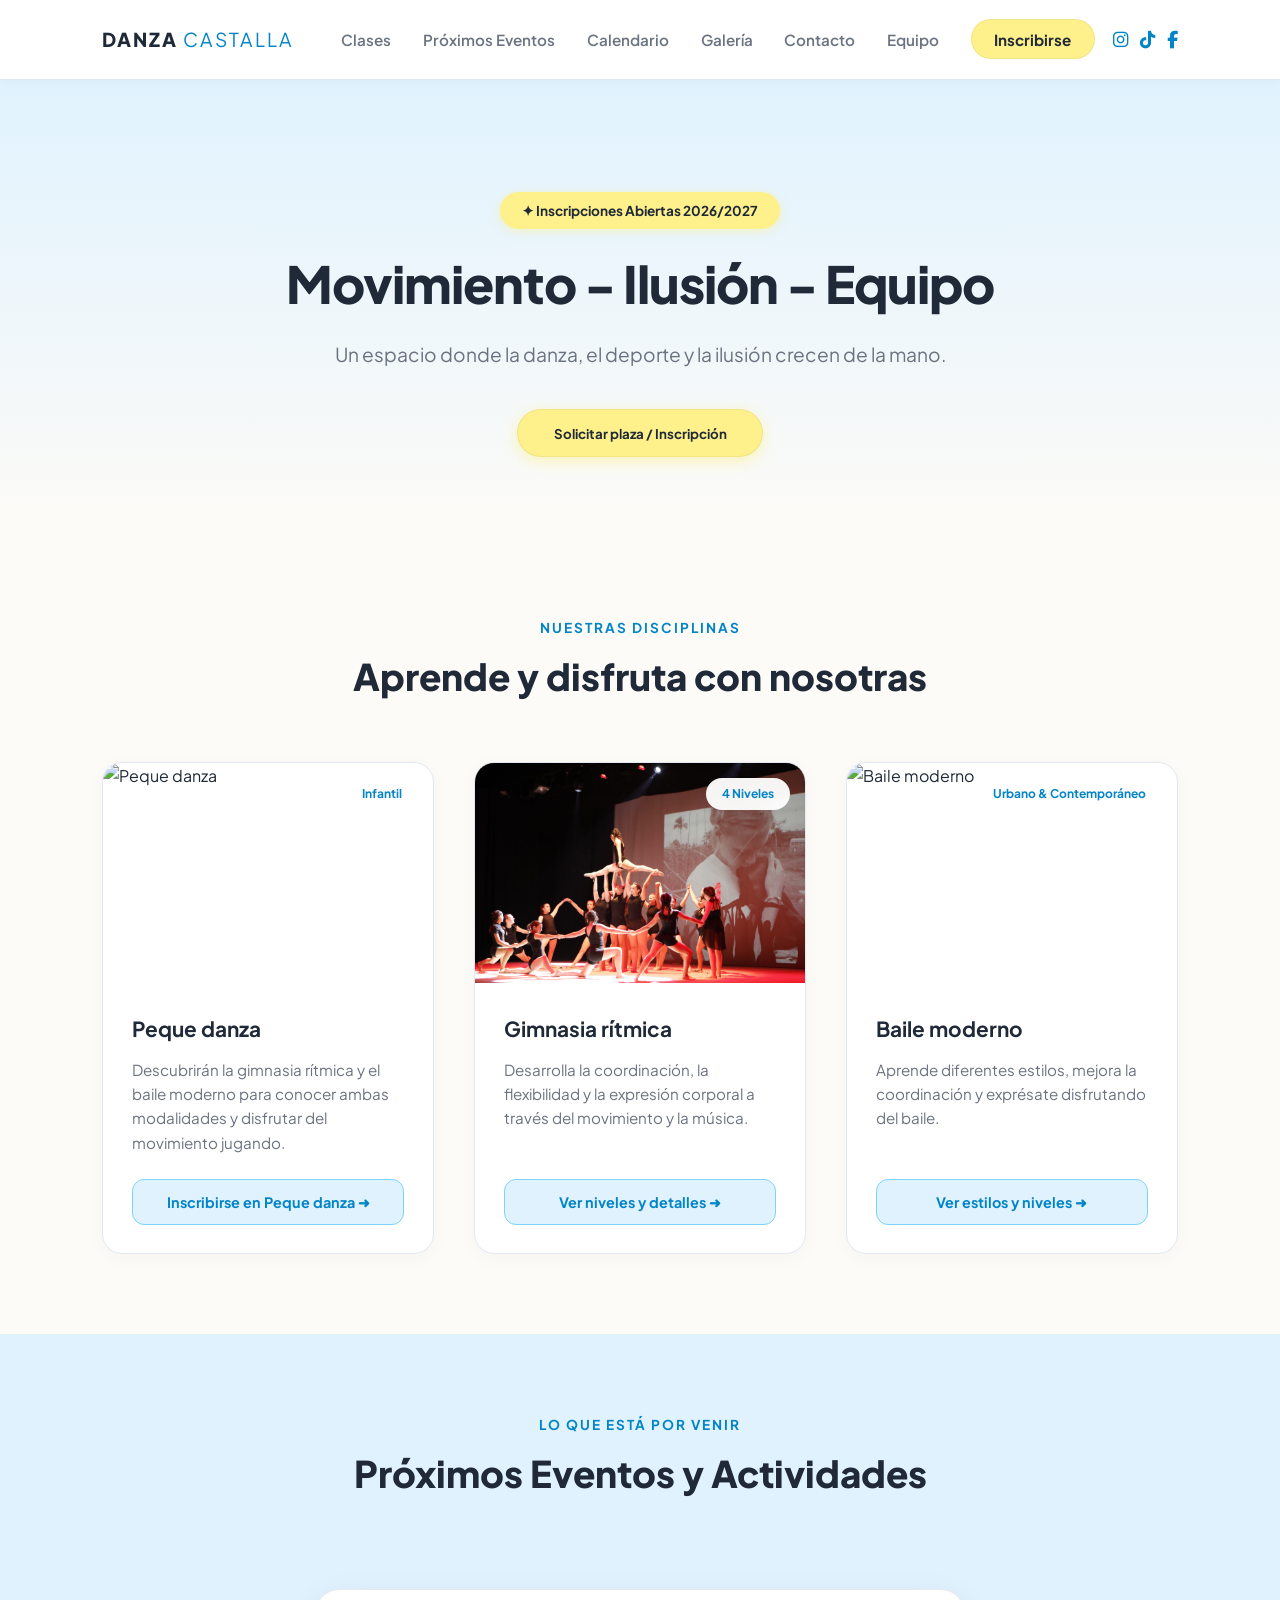
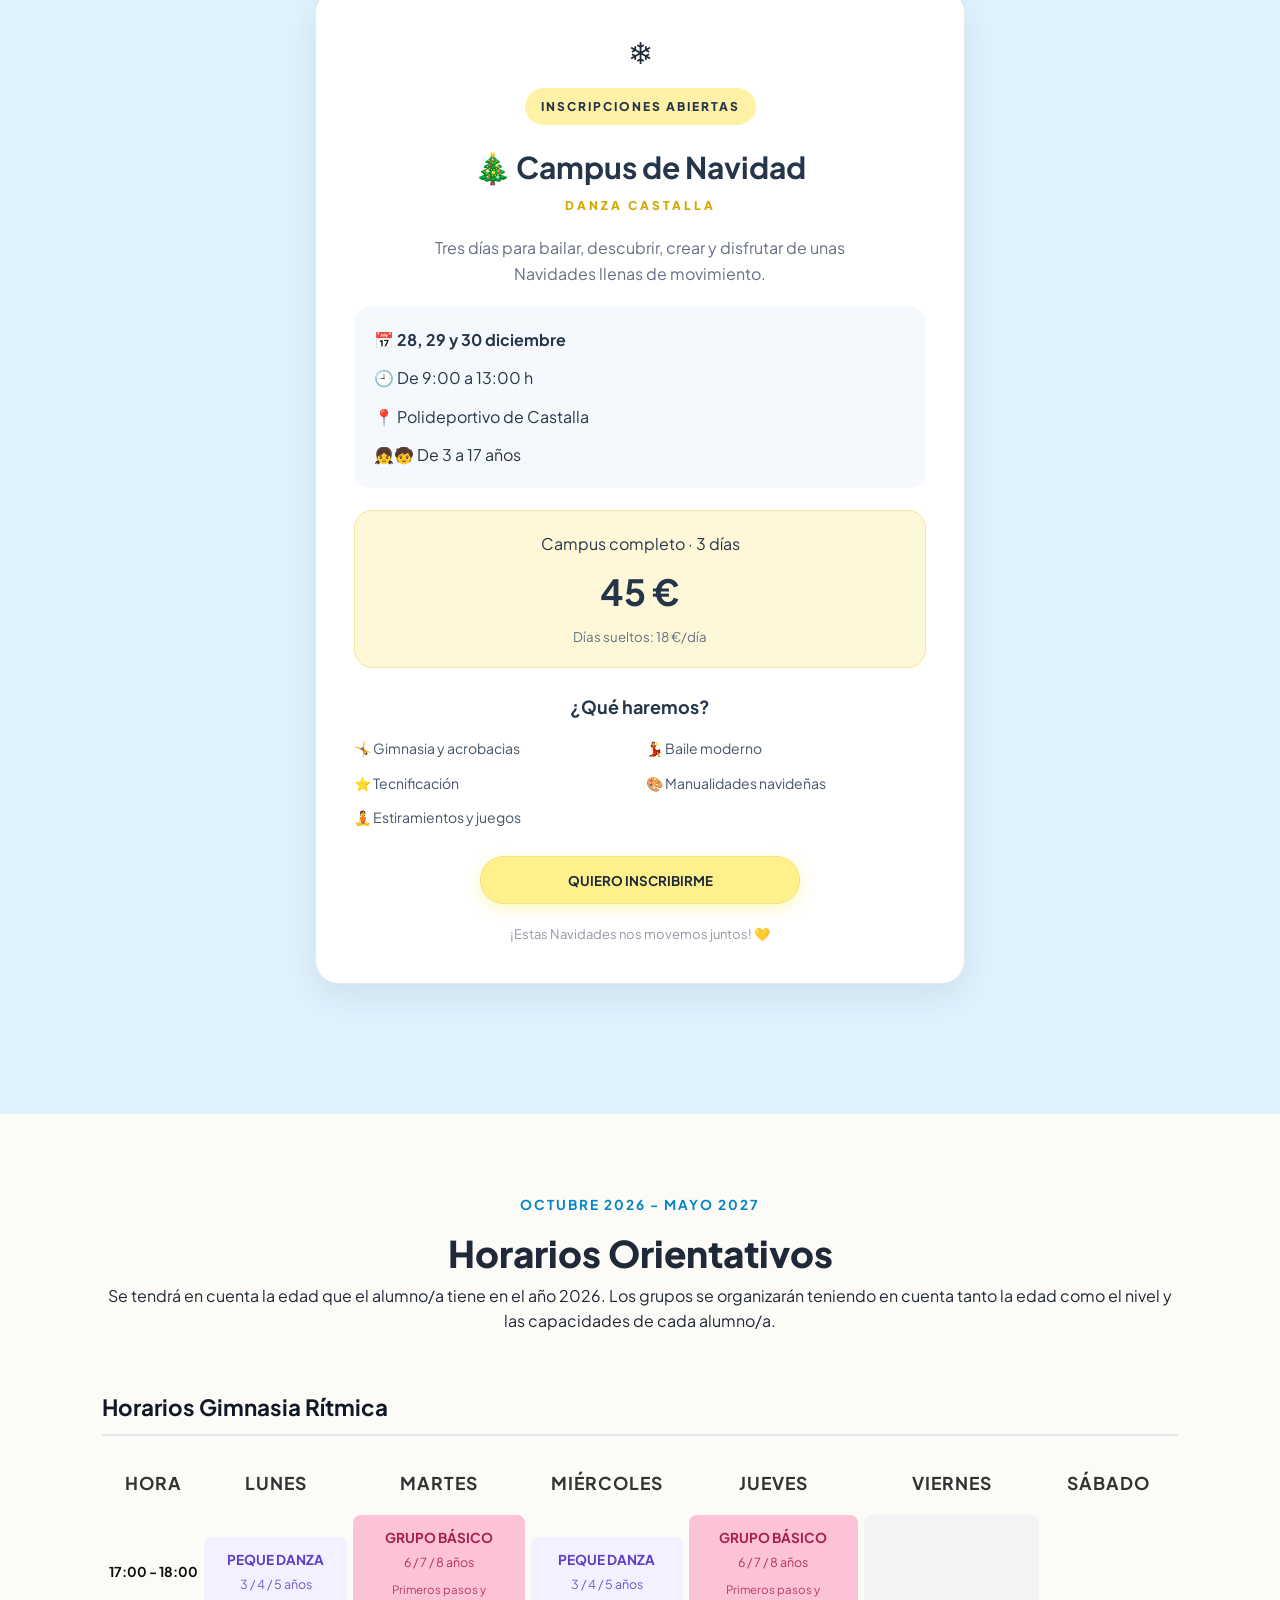
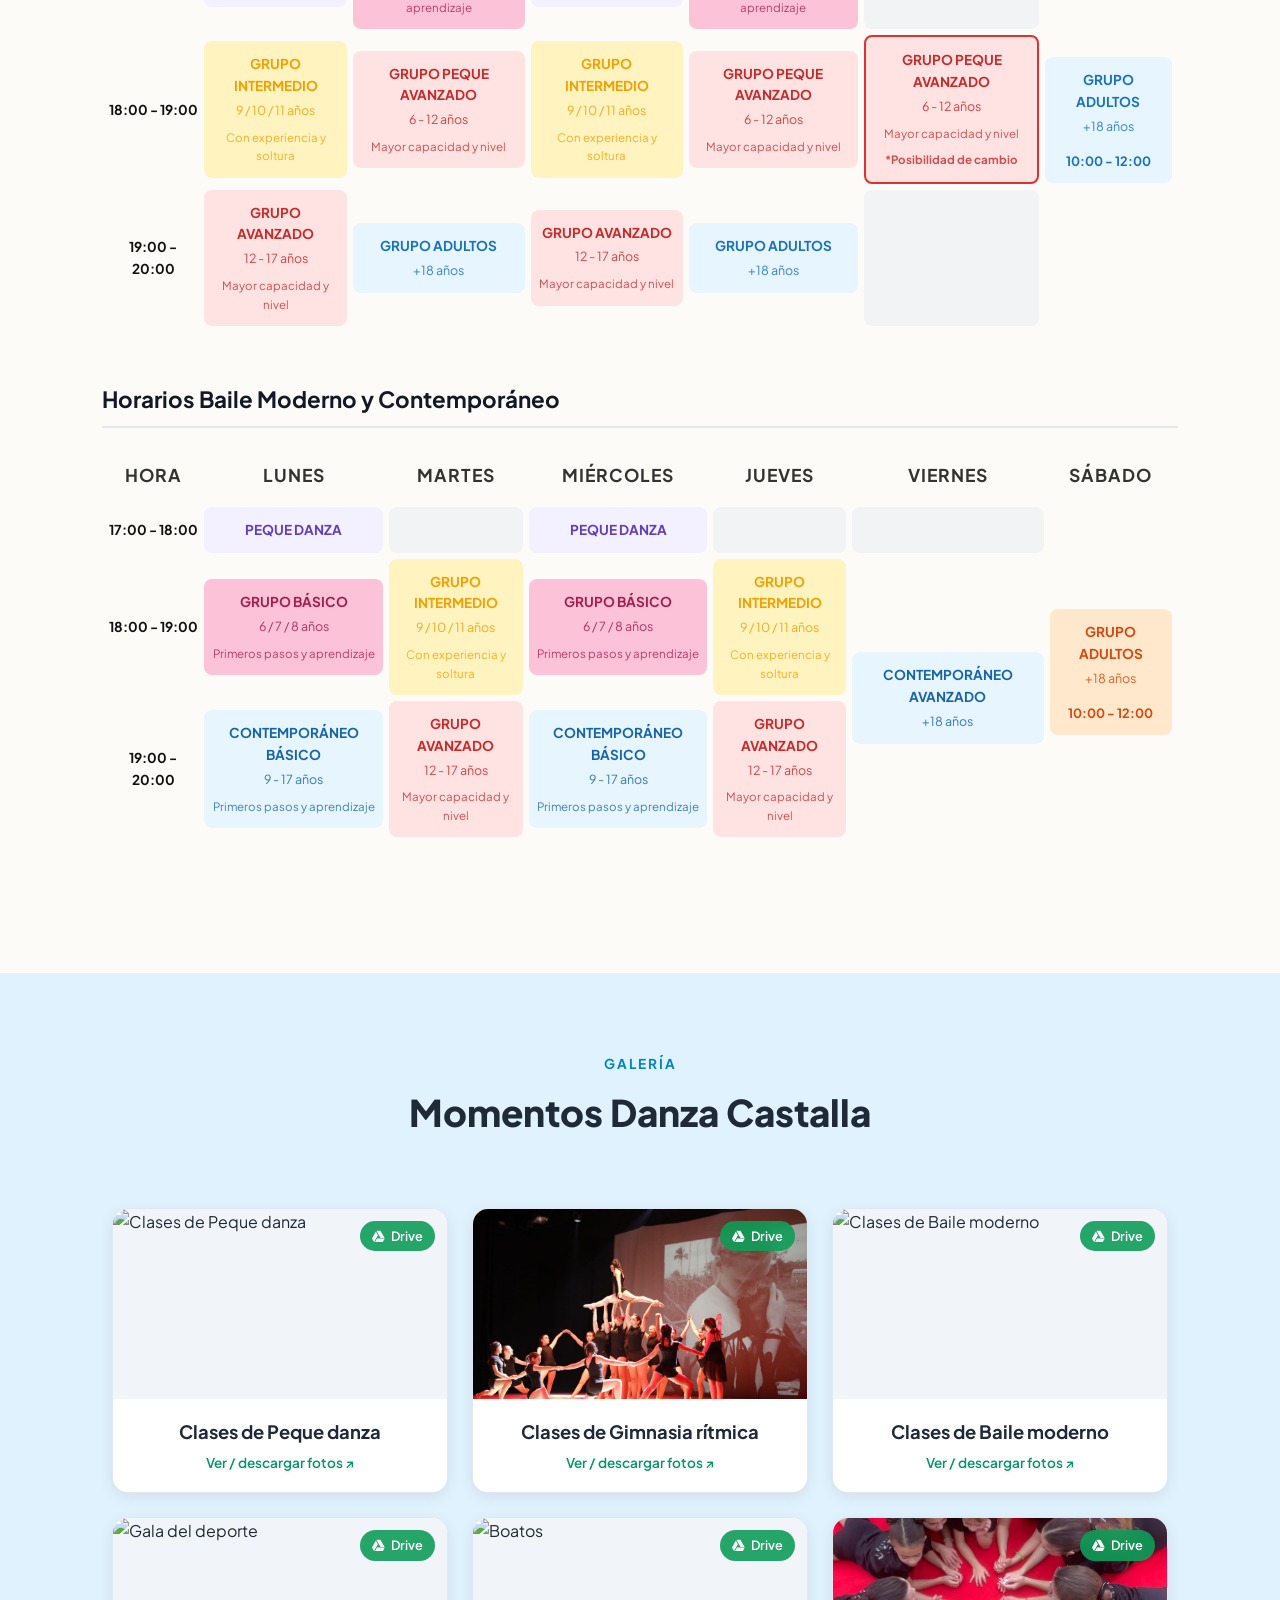
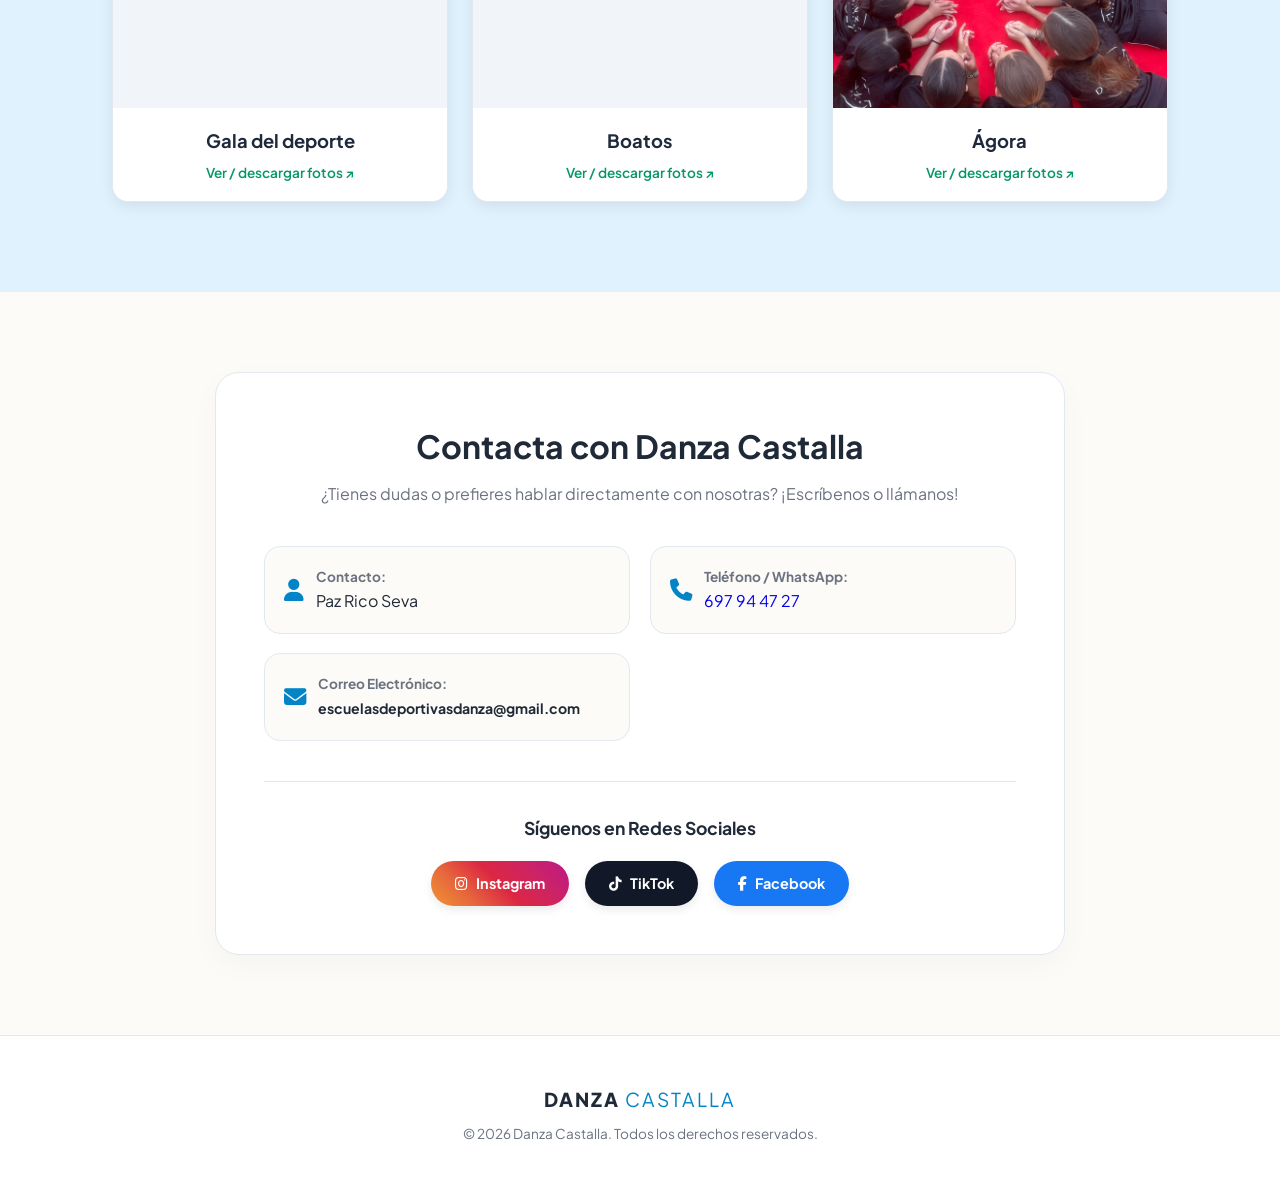
==== index.html @ a0e846f5 "Refactor actualizarDiasCampus for better readability Refactor actualizarDiasCampus function to simpl" ====
<!DOCTYPE html>
<html lang="es">
<head>
  <meta charset="UTF-8">
  <meta name="viewport" content="width=device-width, initial-scale=1.0, maximum-scale=1.0, user-scalable=no">
  <title>Danza Castalla | Escuela de Danza</title>

  <!-- Color de barra del navegador en móvil -->
  <meta name="theme-color" content="#111116">

  <!-- Soporte PWA e Instalación -->
  <link rel="manifest" href="manifest.json">
  <link rel="icon" type="image/jpg" href="logo2.jpg">

  <!-- Soporte para iPhone / Safari -->
  <meta name="apple-mobile-web-app-capable" content="yes">
  <meta name="apple-mobile-web-app-status-bar-style" content="black-translucent">
  <meta name="apple-mobile-web-app-title" content="DanzaStudio">
  <link rel="apple-touch-icon" href="logo2.jpg">

  <!-- Fuentes e Iconos -->
  <link rel="preconnect" href="https://fonts.googleapis.com">
  <link rel="preconnect" href="https://fonts.gstatic.com" crossorigin>
  <link href="https://fonts.googleapis.com/css2?family=Plus+Jakarta+Sans:wght@300;400;500;600;700;800&display=swap" rel="stylesheet">
  <link rel="stylesheet" href="https://cdnjs.cloudflare.com/ajax/libs/font-awesome/6.4.0/css/all.min.css">

  <!-- Estilos CSS -->
  <link rel="stylesheet" href="styles.css">

  <style>
    /* Estilos de respaldo para la caja de autorización */
    .legal-box {
      display: block !important;
      visibility: visible !important;
      opacity: 1 !important;
      background-color: #f8f9fa;
      border: 2px solid #e9ecef;
      border-left: 4px solid #d63384;
      border-radius: 8px;
      padding: 15px;
      margin: 12px 0 16px 0;
      font-size: 0.92rem;
      line-height: 1.6;
      color: #333333;
    }
    .legal-box strong {
      color: #000000;
      text-decoration: underline;
      font-weight: 700;
      word-break: break-word;
    }
    .radio-options-group {
      display: flex;
      gap: 20px;
      margin-top: 10px;
    }
    .radio-option {
      display: flex;
      align-items: center;
      gap: 8px;
      cursor: pointer;
      font-weight: 600;
    }

    /* ESTILOS GALERÍA */
    #galeria .gallery-folders-grid {
      display: grid !important;
      grid-template-columns: repeat(auto-fit, minmax(260px, 1fr)) !important;
      gap: 24px !important;
      max-width: 1200px !important;
      margin: 0 auto !important;
      padding: 10px !important;
    }

    #galeria .folder-card-link {
      text-decoration: none !important;
      color: inherit !important;
      display: block !important;
    }

    #galeria .folder-card {
      background: #ffffff !important;
      border-radius: 16px !important;
      overflow: hidden !important;
      box-shadow: 0 4px 15px rgba(0,0,0,0.08) !important;
      transition: transform 0.3s ease, box-shadow 0.3s ease !important;
      display: flex !important;
      flex-direction: column !important;
      border: 1px solid #e2e8f0 !important;
      height: 100% !important;
    }

    #galeria .folder-card:hover {
      transform: translateY(-6px) !important;
      box-shadow: 0 12px 25px rgba(0,0,0,0.15) !important;
    }

    #galeria .folder-cover {
      position: relative !important;
      height: 190px !important;
      width: 100% !important;
      overflow: hidden !important;
      background-color: #f1f5f9 !important;
    }

    #galeria .folder-cover img {
      width: 100% !important;
      height: 100% !important;
      object-fit: cover !important;
      display: block !important;
      transition: transform 0.4s ease !important;
    }

    #galeria .folder-card:hover .folder-cover img {
      transform: scale(1.05) !important;
    }

    #galeria .folder-badge {
      position: absolute !important;
      top: 12px !important;
      right: 12px !important;
      background: rgba(15, 157, 88, 0.9) !important;
      color: #ffffff !important;
      font-size: 0.8rem !important;
      padding: 5px 12px !important;
      border-radius: 20px !important;
      backdrop-filter: blur(4px) !important;
      display: flex !important;
      align-items: center !important;
      gap: 6px !important;
      font-weight: 600 !important;
      z-index: 2 !important;
    }

    #galeria .folder-info {
      padding: 18px 15px !important;
      text-align: center !important;
      background: #ffffff !important;
    }

    #galeria .folder-info h3 {
      font-size: 1.15rem !important;
      font-weight: 700 !important;
      color: #1e293b !important;
      margin: 0 0 6px 0 !important;
      display: block !important;
    }

    #galeria .folder-info p {
      font-size: 0.85rem !important;
      color: #059669 !important;
      margin: 0 !important;
      font-weight: 600 !important;
      display: block !important;
    }

    /* ESTILOS PRÓXIMOS EVENTOS */
    #eventos .events-grid {
      display: grid !important;
      grid-template-columns: repeat(auto-fit, minmax(280px, 1fr)) !important;
      gap: 24px !important;
      max-width: 1200px !important;
      margin: 0 auto !important;
      padding: 10px !important;
    }

    .event-card {
      background: #ffffff !important;
      border-radius: 16px !important;
      overflow: hidden !important;
      box-shadow: 0 4px 15px rgba(0, 0, 0, 0.06) !important;
      border: 1px solid #e2e8f0 !important;
      display: flex !important;
      flex-direction: column !important;
      transition: transform 0.3s ease, box-shadow 0.3s ease !important;
    }

    .event-card:hover {
      transform: translateY(-5px) !important;
      box-shadow: 0 10px 20px rgba(0, 0, 0, 0.12) !important;
    }

    .event-banner {
      position: relative !important;
      height: 160px !important;
      background-color: #f1f5f9 !important;
    }

    .event-banner img {
      width: 100% !important;
      height: 100% !important;
      object-fit: cover !important;
    }

    .event-type-tag {
      position: absolute !important;
      top: 12px !important;
      left: 12px !important;
      background: #d63384 !important;
      color: #fff !important;
      font-size: 0.75rem !important;
      font-weight: 700 !important;
      padding: 4px 10px !important;
      border-radius: 12px !important;
      text-transform: uppercase !important;
    }

    .event-content {
      padding: 20px !important;
      display: flex !important;
      flex-direction: column !important;
      flex-grow: 1 !important;
    }

    .event-date {
      font-size: 0.85rem !important;
      color: #9333ea !important;
      font-weight: 700 !important;
      margin-bottom: 6px !important;
      display: flex !important;
      align-items: center !important;
      gap: 6px !important;
    }

    .event-title {
      font-size: 1.2rem !important;
      font-weight: 700 !important;
      color: #1e293b !important;
      margin: 0 0 10px 0 !important;
    }

    .event-desc {
      font-size: 0.9rem !important;
      color: #64748b !important;
      line-height: 1.5 !important;
      margin-bottom: 15px !important;
      flex-grow: 1 !important;
    }

    /* ESTILOS CALENDARIO */
    #calendario .schedule-wrapper {
      max-width: 1000px !important;
      margin: 0 auto !important;
      background: #ffffff !important;
      border-radius: 20px !important;
      padding: 25px !important;
      box-shadow: 0 4px 20px rgba(0, 0, 0, 0.06) !important;
      border: 1px solid #e2e8f0 !important;
    }

    .calendar-tabs {
      display: flex !important;
      justify-content: center !important;
      gap: 10px !important;
      flex-wrap: wrap !important;
      margin-bottom: 25px !important;
    }

    .tab-btn {
      background: #f1f5f9 !important;
      border: none !important;
      padding: 10px 20px !important;
      border-radius: 25px !important;
      font-weight: 700 !important;
      color: #475569 !important;
      cursor: pointer !important;
      transition: all 0.3s ease !important;
    }

    .tab-btn.active, .tab-btn:hover {
      background: #9333ea !important;
      color: #ffffff !important;
    }

    .day-schedule {
      display: none;
    }

    .day-schedule.active {
      display: block !important;
    }

    .schedule-item {
      display: flex !important;
      align-items: center !important;
      justify-content: space-between !important;
      padding: 15px 20px !important;
      border-bottom: 1px solid #f1f5f9 !important;
      border-radius: 12px !important;
      margin-bottom: 10px !important;
      background: #fafafa !important;
    }

    .schedule-item:last-child {
      border-bottom: none !important;
    }

    .schedule-time {
      font-weight: 800 !important;
      color: #9333ea !important;
      font-size: 1rem !important;
      display: flex !important;
      align-items: center !important;
      gap: 8px !important;
      min-width: 140px !important;
    }

    .schedule-class {
      font-weight: 700 !important;
      color: #1e293b !important;
      font-size: 1.05rem !important;
    }

    .schedule-level {
      font-size: 0.85rem !important;
      color: #64748b !important;
      background: #e2e8f0 !important;
      padding: 4px 10px !important;
      border-radius: 12px !important;
      font-weight: 600 !important;
    }

    /* ESTILOS EQUIPO */
    #equipo .team-grid {
      display: grid !important;
      grid-template-columns: repeat(auto-fit, minmax(280px, 1fr)) !important;
      gap: 30px !important;
      max-width: 1100px !important;
      margin: 0 auto !important;
      padding: 10px !important;
    }

    #equipo .team-card {
      background: #ffffff !important;
      border-radius: 20px !important;
      padding: 30px 20px !important;
      text-align: center !important;
      box-shadow: 0 4px 15px rgba(0, 0, 0, 0.06) !important;
      border: 1px solid #e2e8f0 !important;
      transition: transform 0.3s ease, box-shadow 0.3s ease !important;
    }

    #equipo .team-card:hover {
      transform: translateY(-6px) !important;
      box-shadow: 0 12px 25px rgba(0, 0, 0, 0.12) !important;
    }

    #equipo .team-avatar-wrapper {
      width: 140px !important;
      height: 140px !important;
      margin: 0 auto 20px auto !important;
      border-radius: 50% !important;
      overflow: hidden !important;
      border: 4px solid #f3e8ff !important;
      box-shadow: 0 4px 10px rgba(0, 0, 0, 0.1) !important;
      background-color: #f8fafc !important;
    }

    #equipo .team-avatar-wrapper img {
      width: 100% !important;
      height: 100% !important;
      object-fit: cover !important;
      display: block !important;
    }

    #equipo .team-card h3 {
      font-size: 1.25rem !important;
      font-weight: 700 !important;
      color: #1e293b !important;
      margin: 0 0 8px 0 !important;
    }

    #equipo .team-role {
      font-size: 0.95rem !important;
      color: #9333ea !important;
      font-weight: 600 !important;
      margin: 0 !important;
    }
  </style>
</head>
<body id="top">

  <!-- Notificación desplegable superior -->
  <div id="notificacionExito" class="toast-notification">
    <span>✨ ¡Inscripción hecha correctamente!</span>
    <button type="button" onclick="cerrarNotificacion()">&times;</button>
  </div>

  <!-- Barra de Navegación Header -->
  <header class="header">
    <a href="#top" class="logo-container">
      <img src="img/logo2.jpg" alt="Danza Castalla Logo" class="logo-img" onerror="this.style.display='none'">
      <div class="logo-text">DANZA <span>CASTALLA</span></div>
    </a>

    <nav class="nav">
      <a href="#clases">Clases</a>
      <a href="#eventos">Próximos Eventos</a>
      <a href="#calendario">Calendario</a>
      <a href="#galeria">Galería</a>
      <a href="#contacto">Contacto</a>
      <a href="#equipo">Equipo</a>
      <button class="btn-nav" onclick="openModal('modal-inscripcion')">Inscribirse</button>
    </nav>

    <!-- Redes Sociales Menú -->
    <div class="social-nav">
      <a href="https://www.instagram.com/escuelasdanza.castalla?stkn=NW5rMGtzZ2gwdTl3&utm_source=qr" target="_blank" aria-label="Instagram"><i class="fa-brands fa-instagram"></i></a>
      <a href="https://www.tiktok.com/@escuelasdanza.cas?_r=1&_t=ZN-9A32NuWhVoM" target="_blank" aria-label="TikTok"><i class="fa-brands fa-tiktok"></i></a>
      <a href="https://www.facebook.com/share/1J6BoNnP9U/?mibextid=wwXIfr" target="_blank" aria-label="Facebook"><i class="fa-brands fa-facebook-f"></i></a>
    </div>
  </header>

  <!-- Banner Hero Principal -->
  <section class="hero">
    <div class="hero-content">
      <span class="badge-butter">✦ Inscripciones Abiertas 2026/2027</span>
      <h1>Movimiento - Ilusión - Equipo</h1>
      <p>Un espacio donde la danza, el deporte y la ilusión crecen de la mano.</p>
      <div class="hero-buttons">
        <button class="btn-primary" onclick="openModal('modal-inscripcion')">Solicitar plaza / Inscripción</button>
        <button id="installAppBtn" class="btn-secondary">📲 Instalar App en el móvil</button>
      </div>
    </div>
  </section>

  <!-- Sección de Clases -->
<section id="clases" class="section">
  <div class="section-header">
    <span class="sub-badge">Nuestras Disciplinas</span>
    <h2 class="section-title">Aprende y disfruta con nosotras</h2>
  </div>

  <div class="grid-cards">
    
    <!-- Peque Danza -->
    <div class="card">
      <div class="card-img-wrapper">
        <img src="foto26.jpg" alt="Peque danza">
        <span class="card-tag">Infantil</span>
      </div>
      <div class="card-body">
        <h3>Peque danza</h3>
        <p>Descubrirán la gimnasia rítmica y el baile moderno para conocer ambas modalidades y disfrutar del movimiento jugando.</p>
        <button class="btn-card-action" onclick="openInscriptionModal('Peque danza')">Inscribirse en Peque danza ➜</button>
      </div>
    </div>

    <!-- Gimnasia Rítmica -->
    <div class="card">
      <div class="card-img-wrapper">
        <img src="foto4.jpg" alt="Gimnasia rítmica">
        <span class="card-tag">4 Niveles</span>
      </div>
      <div class="card-body">
        <h3>Gimnasia rítmica</h3>
        <p>Desarrolla la coordinación, la flexibilidad y la expresión corporal a través del movimiento y la música.</p>
        <button class="btn-card-action" onclick="openModal('modal-ritmica')">Ver niveles y detalles ➜</button>
      </div>
    </div>

    <!-- Baile Moderno -->
    <div class="card">
      <div class="card-img-wrapper">
        <img src="foto41.jpg" alt="Baile moderno">
        <span class="card-tag">Urbano & Contemporáneo</span>
      </div>
      <div class="card-body">
        <h3>Baile moderno</h3>
        <p>Aprende diferentes estilos, mejora la coordinación y exprésate disfrutando del baile.</p>
        <button class="btn-card-action" onclick="openModal('modal-moderno')">Ver estilos y niveles ➜</button>
      </div>
    </div>

  </div>
</section>

 
<!-- SECCIÓN PRÓXIMOS EVENTOS -->

<section id="eventos" class="section bg-light">
  <div class="section-header">
    <span class="sub-badge">Lo que está por venir</span>
    <h2 class="section-title">Próximos Eventos y Actividades</h2>
  </div>

  <div class="campus-event-wrapper">
    <div class="campus-event-card">

      <div class="campus-event-decoration">❄</div>
      <span class="campus-event-label">INSCRIPCIONES ABIERTAS</span>

      <h3>🎄 Campus de Navidad</h3>
      <p class="campus-event-brand">DANZA CASTALLA</p>

      <p class="campus-event-intro">
        Tres días para bailar, descubrir, crear y disfrutar
        de unas Navidades llenas de movimiento.
      </p>

      <div class="campus-event-details">
        <div>📅 <strong>28, 29 y 30 diciembre</strong></div>
        <div>🕘 De 9:00 a 13:00 h</div>
        <div>📍 Polideportivo de Castalla</div>
        <div>👧🧒 De 3 a 17 años</div>
      </div>

      <div class="campus-event-price">
        <span>Campus completo · 3 días</span>
        <strong>45 €</strong>
        <small>Días sueltos: 18 €/día</small>
      </div>

      <h4>¿Qué haremos?</h4>
      <div class="campus-event-activities">
        <span>🤸 Gimnasia y acrobacias</span>
        <span>💃 Baile moderno</span>
        <span>⭐ Tecnificación</span>
        <span>🎨 Manualidades navideñas</span>
        <span>🧘 Estiramientos y juegos</span>
      </div>

      <button class="btn-primary campus-event-button"
        onclick="openModal('modal-campus')">
        QUIERO INSCRIBIRME
      </button>

      <p class="campus-event-footer">
        ¡Estas Navidades nos movemos juntos! 💛
      </p>
    </div>
  </div>
</section>


 <!-- SECCIÓN CALENDARIO DE CLASES -->
<section id="calendario" class="section">
  <div class="section-header">
    <span class="sub-badge">OCTUBRE 2026 - MAYO 2027</span>
    <h2 class="section-title">Horarios Orientativos</h2>
    <p class="section-desc">Se tendrá en cuenta la edad que el alumno/a tiene en el año 2026. Los grupos se organizarán teniendo en cuenta tanto la edad como el nivel y las capacidades de cada alumno/a.</p>
  </div>

  <!-- TABLA 1: GIMNASIA RÍTMICA -->
  <div class="schedule-block">
    <h3 class="schedule-title">Horarios Gimnasia Rítmica</h3>
    <div class="table-responsive">
      <table class="schedule-table">
        <thead>
          <tr>
            <th>HORA</th>
            <th>LUNES</th>
            <th>MARTES</th>
            <th>MIÉRCOLES</th>
            <th>JUEVES</th>
            <th>VIERNES</th>
            <th>SÁBADO</th>
          </tr>
        </thead>
        <tbody>
          <tr>
            <td class="time-col">17:00 - 18:00</td>
            <td>
              <div class="card-schedule bg-purple">
                <strong>Peque Danza</strong>
                <small>3 / 4 / 5 años</small>
              </div>
            </td>
            <td>
              <div class="card-schedule bg-pink">
                <strong>Grupo Básico</strong>
                <small>6 / 7 / 8 años</small>
                <span>Primeros pasos y aprendizaje</span>
              </div>
            </td>
            <td>
              <div class="card-schedule bg-purple">
                <strong>Peque Danza</strong>
                <small>3 / 4 / 5 años</small>
              </div>
            </td>
            <td>
              <div class="card-schedule bg-pink">
                <strong>Grupo Básico</strong>
                <small>6 / 7 / 8 años</small>
                <span>Primeros pasos y aprendizaje</span>
              </div>
            </td>
            <td class="bg-empty"></td>
            <td rowspan="3">
              <div class="card-schedule bg-blue full-height">
                <strong>Grupo Adultos</strong>
                <small>+18 años</small>
                <div class="sat-time">10:00 - 12:00</div>
              </div>
            </td>
          </tr>
          <tr>
            <td class="time-col">18:00 - 19:00</td>
            <td>
              <div class="card-schedule bg-yellow">
                <strong>Grupo Intermedio</strong>
                <small>9 / 10 / 11 años</small>
                <span>Con experiencia y soltura</span>
              </div>
            </td>
            <td>
              <div class="card-schedule bg-rose">
                <strong>Grupo Peque Avanzado</strong>
                <small>6 - 12 años</small>
                <span>Mayor capacidad y nivel</span>
              </div>
            </td>
            <td>
              <div class="card-schedule bg-yellow">
                <strong>Grupo Intermedio</strong>
                <small>9 / 10 / 11 años</small>
                <span>Con experiencia y soltura</span>
              </div>
            </td>
            <td>
              <div class="card-schedule bg-rose">
                <strong>Grupo Peque Avanzado</strong>
                <small>6 - 12 años</small>
                <span>Mayor capacidad y nivel</span>
              </div>
            </td>
            <td>
              <div class="card-schedule bg-rose border-highlight">
                <strong>Grupo Peque Avanzado</strong>
                <small>6 - 12 años</small>
                <span>Mayor capacidad y nivel</span>
                <span class="note-tag">*Posibilidad de cambio</span>
              </div>
            </td>
          </tr>
          <tr>
            <td class="time-col">19:00 - 20:00</td>
            <td>
              <div class="card-schedule bg-rose">
                <strong>Grupo Avanzado</strong>
                <small>12 - 17 años</small>
                <span>Mayor capacidad y nivel</span>
              </div>
            </td>
            <td>
              <div class="card-schedule bg-blue">
                <strong>Grupo Adultos</strong>
                <small>+18 años</small>
              </div>
            </td>
            <td>
              <div class="card-schedule bg-rose">
                <strong>Grupo Avanzado</strong>
                <small>12 - 17 años</small>
                <span>Mayor capacidad y nivel</span>
              </div>
            </td>
            <td>
              <div class="card-schedule bg-blue">
                <strong>Grupo Adultos</strong>
                <small>+18 años</small>
              </div>
            </td>
            <td class="bg-empty"></td>
          </tr>
        </tbody>
      </table>
    </div>
  </div>

  <!-- TABLA 2: BAILE MODERNO Y CONTEMPORÁNEO -->
  <div class="schedule-block">
    <h3 class="schedule-title">Horarios Baile Moderno y Contemporáneo</h3>
    <div class="table-responsive">
      <table class="schedule-table">
        <thead>
          <tr>
            <th>HORA</th>
            <th>LUNES</th>
            <th>MARTES</th>
            <th>MIÉRCOLES</th>
            <th>JUEVES</th>
            <th>VIERNES</th>
            <th>SÁBADO</th>
          </tr>
        </thead>
        <tbody>
          <tr>
            <td class="time-col">17:00 - 18:00</td>
            <td>
              <div class="card-schedule bg-purple">
                <strong>Peque Danza</strong>
              </div>
            </td>
            <td class="bg-empty"></td>
            <td>
              <div class="card-schedule bg-purple">
                <strong>Peque Danza</strong>
              </div>
            </td>
            <td class="bg-empty"></td>
            <td class="bg-empty"></td>
            <td rowspan="3">
              <div class="card-schedule bg-peach full-height">
                <strong>Grupo Adultos</strong>
                <small>+18 años</small>
                <div class="sat-time">10:00 - 12:00</div>
              </div>
            </td>
          </tr>
          <tr>
            <td class="time-col">18:00 - 19:00</td>
            <td>
              <div class="card-schedule bg-pink">
                <strong>Grupo Básico</strong>
                <small>6 / 7 / 8 años</small>
                <span>Primeros pasos y aprendizaje</span>
              </div>
            </td>
            <td>
              <div class="card-schedule bg-yellow">
                <strong>Grupo Intermedio</strong>
                <small>9 / 10 / 11 años</small>
                <span>Con experiencia y soltura</span>
              </div>
            </td>
            <td>
              <div class="card-schedule bg-pink">
                <strong>Grupo Básico</strong>
                <small>6 / 7 / 8 años</small>
                <span>Primeros pasos y aprendizaje</span>
              </div>
            </td>
            <td>
              <div class="card-schedule bg-yellow">
                <strong>Grupo Intermedio</strong>
                <small>9 / 10 / 11 años</small>
                <span>Con experiencia y soltura</span>
              </div>
            </td>
            <td rowspan="2">
              <div class="card-schedule bg-blue-tall full-height">
                <strong>Contemporáneo Avanzado</strong>
                <small>+18 años</small>
              </div>
            </td>
          </tr>
          <tr>
            <td class="time-col">19:00 - 20:00</td>
            <td>
              <div class="card-schedule bg-blue-light">
                <strong>Contemporáneo Básico</strong>
                <small>9 - 17 años</small>
                <span>Primeros pasos y aprendizaje</span>
              </div>
            </td>
            <td>
              <div class="card-schedule bg-rose">
                <strong>Grupo Avanzado</strong>
                <small>12 - 17 años</small>
                <span>Mayor capacidad y nivel</span>
              </div>
            </td>
            <td>
              <div class="card-schedule bg-blue-light">
                <strong>Contemporáneo Básico</strong>
                <small>9 - 17 años</small>
                <span>Primeros pasos y aprendizaje</span>
              </div>
            </td>
            <td>
              <div class="card-schedule bg-rose">
                <strong>Grupo Avanzado</strong>
                <small>12 - 17 años</small>
                <span>Mayor capacidad y nivel</span>
              </div>
            </td>
          </tr>
        </tbody>
      </table>
    </div>
  </div>
</section>

  <!-- MODALES EXISTENTES DE NIVELES Y FORMULARIO... -->
  <div id="modal-ritmica" class="modal-overlay">
    <div class="modal-content">
      <button class="modal-close" onclick="closeModal('modal-ritmica')">&times;</button>
      <span class="sub-badge">Gimnasia Rítmica</span>
      <h2>Niveles Disponibles</h2>
      <p class="modal-subtitle">Consulta la información de cada nivel y selecciona el adecuado para ti:</p>

      <div class="levels-grid">
        <div class="level-card">
          <h4>Nivel Básico</h4>
          <p class="level-desc">Iniciación a las técnicas corporales básicas, flexibilidad y primeros contactos con elementos de rítmica.</p>
          <button onclick="openInscriptionModal('Gimnasia rítmica - Básico')" class="btn-level-apply">Inscribirme en este nivel</button>
        </div>

        <div class="level-card">
          <h4>Nivel Intermedio</h4>
          <p class="level-desc">Perfeccionamiento de elementos técnicos, trabajo de coordinación y rutinas musicales más complejas.</p>
          <button onclick="openInscriptionModal('Gimnasia rítmica - Intermedio')" class="btn-level-apply">Inscribirme en este nivel</button>
        </div>

        <div class="level-card">
          <h4>Nivel Avanzado</h4>
          <p class="level-desc">Entrenamiento de alta precisión, coreografías avanzadas, expresión artística y preparación técnica superior.</p>
          <button onclick="openInscriptionModal('Gimnasia rítmica - Avanzado')" class="btn-level-apply">Inscribirme en este nivel</button>
        </div>

        <div class="level-card">
          <h4>Adultos (+18)</h4>
          <p class="level-desc">Clase diseñada para disfrutar del ejercicio, mejorar la condición física, flexibilidad y técnica sin límite de edad.</p>
          <button onclick="openInscriptionModal('Gimnasia rítmica - Adultos (+18)')" class="btn-level-apply">Inscribirme en este nivel</button>
        </div>
      </div>
    </div>
  </div>

  <div id="modal-moderno" class="modal-overlay">
    <div class="modal-content">
      <button class="modal-close" onclick="closeModal('modal-moderno')">&times;</button>
      <span class="sub-badge">Baile Moderno</span>
      <h2>Estilos y Niveles</h2>
      <p class="modal-subtitle">Elige entre Baile Urbano y Baile Contemporáneo:</p>

      <div class="style-section">
        <h3 class="style-title"><i class="fa-solid fa-bolt"></i> Baile Urbano</h3>
        <div class="levels-grid">
          <div class="level-card">
            <h4>Nivel Básico</h4>
            <p class="level-desc">Aprende los ritmos urbanos fundamentales, actitud y coreografías accesibles para iniciarte.</p>
            <button onclick="openInscriptionModal('Baile Urbano - Básico')" class="btn-level-apply">Inscribirme en este nivel</button>
          </div>

          <div class="level-card">
            <h4>Nivel Intermedio</h4>
            <p class="level-desc">Desarrollo de secuencias de movimiento más rápidas, musicalidad y estilos combinados.</p>
            <button onclick="openInscriptionModal('Baile Urbano - Intermedio')" class="btn-level-apply">Inscribirme en este nivel</button>
          </div>

          <div class="level-card">
            <h4>Nivel Avanzado</h4>
            <p class="level-desc">Coreografías de alta exigencia, trabajo de groove, velocidad y expresión escénica profesional.</p>
            <button onclick="openInscriptionModal('Baile Urbano - Avanzado')" class="btn-level-apply">Inscribirme en este nivel</button>
          </div>

          <div class="level-card">
            <h4>Adultos (+18)</h4>
            <p class="level-desc">Aprende danza urbana en un ambiente dinámico y divertido enfocado a desconectar y bailar.</p>
            <button onclick="openInscriptionModal('Baile Urbano - Adultos (+18)')" class="btn-level-apply">Inscribirme en este nivel</button>
          </div>
        </div>
      </div>

      <div class="style-section" style="margin-top: 2.5rem;">
        <h3 class="style-title"><i class="fa-solid fa-feather"></i> Baile Contemporáneo</h3>
        <div class="levels-grid">
          <div class="level-card">
            <h4>Nivel Básico</h4>
            <p class="level-desc">Introducción al trabajo de suelo, fluidez del movimiento, respiración y control corporal.</p>
            <button onclick="openInscriptionModal('Baile Contemporáneo - Básico')" class="btn-level-apply">Inscribirme en este nivel</button>
          </div>

          <div class="level-card">
            <h4>Nivel Avanzado</h4>
            <p class="level-desc">Técnica compleja, libertad expresiva, improvisación guiada y composiciones emocionales profundas.</p>
            <button onclick="openInscriptionModal('Baile Contemporáneo - Avanzado')" class="btn-level-apply">Inscribirme en este nivel</button>
          </div>
        </div>
      </div>

    </div>
  </div>

  <div id="modal-inscripcion" class="modal-overlay">
  <div class="modal-content modal-form">
    <button class="modal-close" onclick="closeModal('modal-inscripcion')">&times;</button>
    
    <div class="form-header">
      <span class="badge-butter">Curso 2026/2027</span>
      <h2>Formulario de Inscripción</h2>
      <p>Por favor, completa los datos requeridos a continuación. Recibirás un resumen de confirmación en tu correo.</p>
    </div>

    <form id="formInscripcion" action="https://script.google.com/macros/s/AKfycbwwfkV9qEm8DJMGIkuRohPOuK853amhpbwmZIjrJ7fqtRKWy3msybSI-8botOuHYDAq/exec" method="POST" class="form-grid"> 
      
      <div class="form-section-title">1. Datos del Alumno/a</div>

      <div class="form-group full-width">
        <label for="nombre">Nombre y Apellidos del alumno/a *</label>
        <input type="text" id="nombre" name="Nombre_Alumno" placeholder="Ej. Sofía Martínez López" oninput="updateLegalText()" required>
      </div>

      <div class="form-group">
        <label for="dni">DNI / NIA del alumno/a *</label>
        <input type="text" id="dni" name="DNI_NIA_Alumno" placeholder="Ej. 12345678X o NIA" required>
      </div>

      <div class="form-group">
        <label for="fecha_nacimiento">Fecha de Nacimiento *</label>
        <input type="date" id="fecha_nacimiento" name="Fecha_Nacimiento_Alumno" required>
      </div>

      <div class="form-section-title">2. Datos de Madre / Padre / Tutor/a</div>

      <div class="form-group full-width">
        <label for="tutor">Nombre y Apellidos de Madre, Padre o Tutor/a *</label>
        <input type="text" id="tutor" name="Nombre_Tutor" placeholder="Ej. Carmen López García" oninput="updateLegalText()" required>
      </div>

      <div class="form-group full-width">
        <label for="dni_tutor">DNI / NIE del Tutor/a Legal *</label>
        <input type="text" id="dni_tutor" name="DNI_Tutor" placeholder="Ej. 12345678X" oninput="updateLegalText()" required>
      </div>

      <div class="form-group">
        <label for="email">Correo electrónico (para la confirmación) *</label>
        <input type="email" id="email" name="Email_Contacto" placeholder="ejemplo@correo.com" required>
      </div>

      <div class="form-group">
        <label for="telefono">Teléfono / WhatsApp *</label>
        <input type="tel" id="telefono" name="Telefono_Contacto" placeholder="600 000 000" required>
      </div>

      <div class="form-section-title">3. Disciplina y Horario Asignado</div>

      <div class="form-group full-width">
        <label for="disciplina">Actividad y Nivel *</label>
        <select id="disciplina" name="Disciplina_Seleccionada" onchange="actualizarHorario()" required>
          <option value="">-- Selecciona una opción --</option>
          <optgroup label="Gimnasia Rítmica">
            <option value="Ritmica - Peque Danza">Peque danza (3, 4 y 5 años)</option>
            <option value="Ritmica - Grupo Basico">GR - Básico</option>
            <option value="Ritmica - Grupo Intermedio">GR - Intermedio</option>
            <option value="Ritmica - Peque Avanzado">GR - Peque Avanzado</option>
            <option value="Ritmica - Grupo Avanzado">GR - Avanzado</option>
            <option value="Ritmica - Adultos">GR - Adultos (+18 años)</option>
          </optgroup>
          <optgroup label="Baile Moderno y Contemporáneo">
            <option value="Moderno - Grupo Basico">BU - Básico</option>
            <option value="Moderno - Grupo Intermedio">BU - Intermedio</option>
            <option value="Moderno - Grupo Avanzado">BU - Avanzado</option>
            <option value="Moderno - Adultos">BU - Adultos (+18 años)</option>
            <option value="Moderno - Contemporaneo Basico">Contemporáneo - Básico</option>
            <option value="Moderno - Contemporaneo Avanzado">Contemporáneo - Avanzado</option>
          </optgroup>
        </select>
      </div>

      <!-- Muestra el horario asignado según la opción elegida -->
      <div class="form-group full-width">
        <label>Horario asignado para esta actividad:</label>
        <div id="box-horario-asignado" class="schedule-info-box">
          Selecciona un grupo/nivel arriba para consultar los días y horas.
        </div>
        <!-- Input oculto para enviar la información del horario a Google Sheets -->
        <input type="hidden" id="horario_asignado_input" name="Horario_Asignado">
      </div>

      <div class="form-group full-width">
        <label for="observaciones_horario">Observaciones o consultas sobre el horario</label>
        <textarea id="observaciones_horario" name="Observaciones_Horario" rows="2" placeholder="Ej. Indícanos cualquier duda o aclaración respecto al horario seleccionado..."></textarea>
      </div>

      <div class="form-section-title">4. Salud e Imagen</div>

      <div class="form-group full-width">
        <label for="salud_alergias">¿Alguna lesión, alergia o necesidad especial que debamos conocer?</label>
        <textarea id="salud_alergias" name="Lesiones_Alergias_Necesidades" rows="2" placeholder="Indica si padece alguna alergia, lesión previa o necesidad concreta (o escribe 'Ninguna')"></textarea>
      </div>

      <div class="form-group full-width">
        <label><strong>¿Autoriza el uso de imagen? *</strong></label>
        
        <div class="legal-box" id="cajaAutorizacion">
          Yo, <strong id="legal_tutor">________________________________________</strong> con DNI/NIE <strong id="legal_dni">________________</strong>, como padre/madre/tutor/a legal del/de la participante <strong id="legal_alumno">________________________________________</strong>, autorizo a Escuelas Deportivas Danza Castalla a realizar fotografías y vídeos durante las clases, actividades, exhibiciones y eventos, así como a utilizarlos para la difusión de las actividades en sus redes sociales, página web y otros medios oficiales, sin fines comerciales.
        </div>

        <div class="radio-options-group">
          <label class="radio-option">
            <input type="radio" name="Autorizacion_Imagen" value="Sí, autorizo" required checked>
            <span>Sí, autorizo</span>
          </label>
          <label class="radio-option">
            <input type="radio" name="Autorizacion_Imagen" value="No autorizo" required>
            <span>No autorizo</span>
          </label>
        </div>
      </div>

      <div class="form-group full-width">
        <button type="submit" class="btn-primary btn-full">Completar Inscripción</button>
      </div>

    </form>
  </div>
</div>


<!-- FORMULARIO CAMPUS DE NAVIDAD 2026 -->
<div id="modal-campus" class="modal-overlay">
  <div class="modal-content modal-form">

    <button class="modal-close" type="button"
      onclick="closeModal('modal-campus')">&times;</button>

    <div class="form-header">
      <span class="badge-butter">Navidad 2026</span>
      <h2>Inscripción al Campus de Navidad</h2>
      <p>Completa los datos para reservar tu plaza en el Campus de Navidad de Danza Castalla.</p>
    </div>

    <form id="formCampus"
      action="https://script.google.com/macros/s/AKfycbyjT0ssA6pkwalnEr9npAEXg0hPdKUCvhWNE3D6q9Io3dv3TAEAycocJ0IwbgxYOEfp/exec"
      method="POST"
      class="form-grid">

      <div class="form-section-title">1. Datos del Alumno/a</div>

      <div class="form-group full-width">
        <label for="campus_nombre">Nombre y Apellidos del alumno/a *</label>
        <input type="text" id="campus_nombre" name="Nombre_Alumno"
          placeholder="Nombre y apellidos" required>
      </div>

      <div class="form-group">
        <label for="campus_dni">DNI / NIA del alumno/a *</label>
        <input type="text" id="campus_dni" name="DNI_NIA_Alumno"
          placeholder="DNI o NIA" required>
      </div>

      <div class="form-group">
        <label for="campus_fecha">Fecha de nacimiento *</label>
        <input type="date" id="campus_fecha" name="Fecha_Nacimiento"
          onchange="calcularEdadCampus()" required>
      </div>

      <div class="form-group full-width">
        <label for="campus_edad">Edad *</label>
        <input type="number" id="campus_edad" name="Edad"
          min="3" max="17" placeholder="Edad del participante"
          readonly required>
        <small>La edad se calculará automáticamente a partir de la fecha de nacimiento.</small>
      </div>

      <div class="form-section-title">2. Datos de Madre / Padre / Tutor/a</div>

      <div class="form-group full-width">
        <label for="campus_tutor">Nombre y Apellidos del Tutor/a *</label>
        <input type="text" id="campus_tutor" name="Nombre_Tutor"
          placeholder="Nombre y apellidos" required>
      </div>

      <div class="form-group full-width">
        <label for="campus_dni_tutor">DNI / NIE del Tutor/a Legal *</label>
        <input type="text" id="campus_dni_tutor" name="DNI_Tutor"
          placeholder="DNI o NIE" required>
      </div>

      <div class="form-group">
        <label for="campus_email">Correo electrónico *</label>
        <input type="email" id="campus_email" name="Email_Contacto"
          placeholder="ejemplo@correo.com" required>
      </div>

      <div class="form-group">
        <label for="campus_telefono">Teléfono / WhatsApp *</label>
        <input type="tel" id="campus_telefono" name="Telefono_Contacto"
          placeholder="600 000 000" required>
      </div>

      <div class="form-section-title">3. Días de asistencia e inscripción</div>

      <div class="form-group full-width">
        <label for="campus_modalidad">Modalidad de inscripción *</label>
        <select id="campus_modalidad" name="Modalidad_Inscripcion"
          onchange="actualizarDiasCampus()" required>
          <option value="">-- Selecciona una opción --</option>
          <option value="Campus completo">Campus completo · 3 días · 45 €</option>
          <option value="Días sueltos">Días sueltos · 18 € por día</option>
        </select>
      </div>

      <div class="form-group full-width" id="campus_dias_box" hidden>
        <label><strong>Selecciona los días que deseas asistir *</strong></label>

        <div class="radio-options-group">
          <label class="radio-option">
            <input type="checkbox" name="Dia_28" value="Sí">
            <span>28 de diciembre</span>
          </label>

          <label class="radio-option">
            <input type="checkbox" name="Dia_29" value="Sí">
            <span>29 de diciembre</span>
          </label>

          <label class="radio-option">
            <input type="checkbox" name="Dia_30" value="Sí">
            <span>30 de diciembre</span>
          </label>
        </div>
      </div>

      <div class="form-group full-width">
        <div class="schedule-info-box">
          <strong>Horario:</strong> de 9:00 a 13:00 h<br>
          <strong>Ubicación:</strong> Polideportivo de Castalla<br>
          <strong>Fechas:</strong> 28, 29 y 30 de diciembre de 2026
        </div>
      </div>

      <div class="form-group full-width">
        <div class="schedule-info-box" id="campus_precio">
          Selecciona la modalidad para consultar el importe.
        </div>
      </div>

      <div class="form-section-title">4. Salud e información adicional</div>

      <div class="form-group full-width">
        <label for="campus_alergias">
          ¿Alguna lesión, alergia o necesidad especial que debamos conocer?
        </label>
        <textarea id="campus_alergias" name="Alergias_Necesidades"
          rows="3" placeholder="Indica cualquier información importante o escribe 'Ninguna'."></textarea>
      </div>

      <div class="form-group full-width">
        <label for="campus_observaciones">Observaciones</label>
        <textarea id="campus_observaciones" name="Observaciones"
          rows="2" placeholder="Cualquier otra información que quieras comunicarnos."></textarea>
      </div>

      <div class="form-section-title">5. Autorización de imagen y protección de datos</div>

      <div class="form-group full-width">
        <label><strong>¿Autoriza el uso de imagen? *</strong></label>

        <div class="legal-box">
          Como padre, madre o tutor/a legal, autorizo a Escuelas Deportivas
          Danza Castalla a realizar fotografías y vídeos del/de la participante
          durante el Campus de Navidad y a utilizarlos para la difusión de
          sus actividades en sus canales oficiales, de acuerdo con la
          información facilitada por la organización.
        </div>

        <div class="radio-options-group">
          <label class="radio-option">
            <input type="radio" name="Autorizacion_Imagen"
              value="Sí, autorizo" required>
            <span>Sí, autorizo</span>
          </label>

          <label class="radio-option">
            <input type="radio" name="Autorizacion_Imagen"
              value="No autorizo" required>
            <span>No autorizo</span>
          </label>
        </div>
      </div>

      <div class="form-group full-width">
        <label class="radio-option">
          <input type="checkbox" name="Aceptacion_Privacidad"
            value="Acepto" required>
          <span>He leído y acepto la información sobre protección de datos y el tratamiento de los datos necesarios para gestionar esta inscripción. *</span>
        </label>
      </div>

      <div class="form-group full-width">
        <button type="submit" class="btn-primary btn-full">
          Completar inscripción al Campus
        </button>
      </div>

    </form>
  </div>
</div>

  
<!-- SECCIÓN GALERÍA POR CARPETAS CON DRIVE -->
<section id="galeria" class="section bg-light">
  <div class="section-header">
    <span class="sub-badge">Galería</span>
    <h2 class="section-title">Momentos Danza Castalla</h2>
  </div>

  <div class="gallery-folders-grid">

    <!-- Carpeta 1: Clases Peque danza -->
    <a href="https://drive.google.com/drive/folders/1enncXcg6YXpaWdpEsvWT-ND-vb0Kq6jO?usp=share_link" target="_blank" rel="noopener noreferrer" class="folder-card-link">
      <div class="folder-card">
        <div class="folder-cover">
          <img src="foto26.jpg" alt="Clases de Peque danza">
          <span class="folder-badge"><i class="fa-brands fa-google-drive"></i> Drive</span>
        </div>
        <div class="folder-info">
          <h3>Clases de Peque danza</h3>
          <p>Ver / descargar fotos ↗</p>
        </div>
      </div>
    </a>

    <!-- Carpeta 2: Clases Gimnasia rítmica -->
    <a href="https://drive.google.com/drive/folders/18fvGjoo0yfSakn3cIBAtWNAjvi7XGrjC?usp=share_link" target="_blank" rel="noopener noreferrer" class="folder-card-link">
      <div class="folder-card">
        <div class="folder-cover">
          <img src="foto4.jpg" alt="Clases de Gimnasia rítmica">
          <span class="folder-badge"><i class="fa-brands fa-google-drive"></i> Drive</span>
        </div>
        <div class="folder-info">
          <h3>Clases de Gimnasia rítmica</h3>
          <p>Ver / descargar fotos ↗</p>
        </div>
      </div>
    </a>

    <!-- Carpeta 3: Clases Baile moderno -->
    <a href="https://drive.google.com/drive/folders/1-GIbIjMVjmlp3gXv12sDSV6IKdxpiQgN?usp=share_link" target="_blank" rel="noopener noreferrer" class="folder-card-link">
      <div class="folder-card">
        <div class="folder-cover">
          <img src="foto41.jpg" alt="Clases de Baile moderno">
          <span class="folder-badge"><i class="fa-brands fa-google-drive"></i> Drive</span>
        </div>
        <div class="folder-info">
          <h3>Clases de Baile moderno</h3>
          <p>Ver / descargar fotos ↗</p>
        </div>
      </div>
    </a>

    <!-- Carpeta 4: Gala del deporte -->
    <a href="https://drive.google.com/drive/folders/1f38NicyIPxV5aX9foC9Fl9XEL1m9UWNe?usp=share_link" target="_blank" rel="noopener noreferrer" class="folder-card-link">
      <div class="folder-card">
        <div class="folder-cover">
          <img src="foto34.jpg" alt="Gala del deporte">
          <span class="folder-badge"><i class="fa-brands fa-google-drive"></i> Drive</span>
        </div>
        <div class="folder-info">
          <h3>Gala del deporte</h3>
          <p>Ver / descargar fotos ↗</p>
        </div>
      </div>
    </a>

    <!-- Carpeta 5: Boatos -->
    <a href="https://drive.google.com/drive/folders/1_YuuKY3u7KfHxPT18252JUSIbMMdHGUB?usp=share_link" target="_blank" rel="noopener noreferrer" class="folder-card-link">
      <div class="folder-card">
        <div class="folder-cover">
          <img src="foto31.jpg" alt="Boatos">
          <span class="folder-badge"><i class="fa-brands fa-google-drive"></i> Drive</span>
        </div>
        <div class="folder-info">
          <h3>Boatos</h3>
          <p>Ver / descargar fotos ↗</p>
        </div>
      </div>
    </a>

    <!-- Carpeta 6: Ágora -->
    <a href="https://drive.google.com/drive/folders/1EBacVySIZszqmwUCqMTGPWq079rprEbh?usp=share_link" target="_blank" rel="noopener noreferrer" class="folder-card-link">
      <div class="folder-card">
        <div class="folder-cover">
        <img src="foto23.jpg" alt="Festival Ágora">
          <span class="folder-badge"><i class="fa-brands fa-google-drive"></i> Drive</span>
        </div>
        <div class="folder-info">
          <h3>Ágora</h3>
          <p>Ver / descargar fotos ↗</p>
        </div>
      </div>
    </a>

  </div>
</section>

  <!-- Sección de Contacto -->
  <section id="contacto" class="section">
    <div class="contact-card">
      <h2>Contacta con Danza Castalla</h2>
      <p class="contact-desc">¿Tienes dudas o prefieres hablar directamente con nosotras? ¡Escríbenos o llámanos!</p>
      
      <div class="contact-info">
        <div class="info-item">
          <i class="fa-solid fa-user"></i>
          <div>
            <strong>Contacto:</strong>
            <p>Paz Rico Seva</p>
          </div>
        </div>

        <div class="info-item">
          <i class="fa-solid fa-phone"></i>
          <div>
            <strong>Teléfono / WhatsApp:</strong>
            <p><a href="tel:697944727">697 94 47 27</a></p>
          </div>
        </div>

        <div class="info-item">
          <i class="fa-solid fa-envelope"></i>
          <div class="email-wrapper">
            <strong>Correo Electrónico:</strong>
            <p><a href="mailto:escuelasdeportivasdanza@gmail.com" class="email-link">escuelasdeportivasdanza@gmail.com</a></p>
          </div>
        </div>
      </div>

      <div class="social-links-footer">
        <h3>Síguenos en Redes Sociales</h3>
        <div class="social-buttons">
          <a href="https://www.instagram.com/escuelasdanza.castalla?stkn=NW5rMGtzZ2gwdTl3&utm_source=qr" target="_blank" class="social-btn instagram"><i class="fa-brands fa-instagram"></i> Instagram</a>
          <a href="https://www.tiktok.com/@escuelasdanza.cas?_r=1&_t=ZN-9A32NuWhVoM" target="_blank" class="social-btn tiktok"><i class="fa-brands fa-tiktok"></i> TikTok</a>
          <a href="https://www.facebook.com/share/1J6BoNnP9U/?mibextid=wwXIfr" target="_blank" class="social-btn facebook"><i class="fa-brands fa-facebook-f"></i> Facebook</a>
        </div>
      </div>
    </div>
  </section>

  <!-- Pie de página -->
  <footer>
    <a href="#top" class="logo-text">DANZA <span>CASTALLA</span></a>
    <p>© 2026 Danza Castalla. Todos los derechos reservados.</p>
  </footer>

  
<!-- Scripts JavaScript -->
<script>

  // ABRIR VENTANAS Y FORMULARIOS
  function openModal(id) {
    const modal = document.getElementById(id);

    if (!modal) {
      console.error("No se encuentra el formulario:", id);
      alert("No se ha encontrado el formulario de inscripción. Comprueba su configuración.");
      return;
    }

    modal.classList.add('active');
  }

  // CERRAR VENTANAS Y FORMULARIOS
  function closeModal(id) {
    const modal = document.getElementById(id);

    if (!modal) {
      console.error("No se encuentra el formulario:", id);
      return;
    }

    modal.classList.remove('active');
  }

  // ABRIR FORMULARIO ANUAL DESDE UNA DISCIPLINA
  function openInscriptionModal(disciplinaNombre) {
    closeModal('modal-ritmica');
    closeModal('modal-moderno');

    const selectElement = document.getElementById('disciplina');

    if (selectElement && disciplinaNombre) {
      selectElement.value = disciplinaNombre;
    }

    openModal('modal-inscripcion');
  }

  // ACTUALIZAR EDAD DEL PARTICIPANTE DEL CAMPUS
  function calcularEdadCampus() {
    const fecha = document.getElementById('campus_fecha').value;
    const campoEdad = document.getElementById('campus_edad');

    if (!fecha) {
      campoEdad.value = '';
      return;
    }

    const nacimiento = new Date(fecha + 'T00:00:00');
    const hoy = new Date();

    let edad = hoy.getFullYear() - nacimiento.getFullYear();

    if (
      hoy.getMonth() < nacimiento.getMonth() ||
      (
        hoy.getMonth() === nacimiento.getMonth() &&
        hoy.getDate() < nacimiento.getDate()
      )
    ) {
      edad--;
    }

    campoEdad.value = edad;
  }

  // ACTUALIZAR DÍAS DEL CAMPUS
  

function actualizarDiasCampus() {
  const modalidad = document.getElementById('campus_modalidad').value;
  const cajaDias = document.getElementById('campus_dias_box');
  const checks = document.querySelectorAll(
    '#campus_dias_box input[type="checkbox"]'
  );

  const mostrarDias = modalidad === 'Días sueltos';

  cajaDias.hidden = !mostrarDias;

  if (!mostrarDias) {
    checks.forEach(check => {
      check.checked = false;
    });
  }

  actualizarPrecioCampus();
}

    // Limpiar los días seleccionados al cambiar de modalidad
    checks.forEach(check => {
      check.checked = false;
    });
  }

  actualizarPrecioCampus();
}

  // CALCULAR PRECIO DEL CAMPUS
  function actualizarPrecioCampus() {
    const modalidad = document.getElementById('campus_modalidad').value;
    const precio = document.getElementById('campus_precio');

    const checks = document.querySelectorAll(
      '#campus_dias_box input[type="checkbox"]'
    );

    if (modalidad === 'Campus completo') {
      precio.innerHTML = '<strong>Importe total: 45 €</strong> · Tres días';
    } else if (modalidad === 'Días sueltos') {
      const seleccionados = Array.from(checks)
        .filter(check => check.checked).length;

      if (seleccionados === 0) {
        precio.textContent =
          'Selecciona al menos un día. Precio: 18 € por día.';
      } else {
        precio.innerHTML =
          '<strong>Importe total: ' + (seleccionados * 18) +
          ' €</strong> · ' + seleccionados + ' día(s)';
      }
    } else {
      precio.textContent =
        'Selecciona la modalidad para consultar el importe.';
    }
  }

  // CAMBIAR PRECIO AL SELECCIONAR DÍAS
  document.addEventListener('change', function(event) {
    if (
      event.target.matches(
        '#campus_dias_box input[type="checkbox"]'
      )
    ) {
      actualizarPrecioCampus();
    }
  });

  // CAMBIAR PESTAÑAS DE HORARIOS
  function switchSchedule(type, btnElement) {
    document.querySelectorAll('.schedule-container')
      .forEach(el => el.classList.remove('active'));

    document.querySelectorAll('.tab-btn')
      .forEach(el => el.classList.remove('active'));

    const targetSchedule =
      document.getElementById('schedule-' + type);

    if (targetSchedule) {
      targetSchedule.classList.add('active');
    }

    if (btnElement) {
      btnElement.classList.add('active');
    }
  }

</script>
  <script>
    // Cambio de pestañas en el Calendario
    function showDay(dayId, btn) {
      const allSchedules = document.querySelectorAll('.day-schedule');
      allSchedules.forEach(schedule => schedule.classList.remove('active'));

      const allTabs = document.querySelectorAll('.tab-btn');
      allTabs.forEach(tab => tab.classList.remove('active'));

      document.getElementById('day-' + dayId).classList.add('active');
      btn.classList.add('active');
    }

    // Texto legal dinámico
    function updateLegalText() {
      const inputTutor = document.getElementById('tutor');
      const inputDNI = document.getElementById('dni_tutor');
      const inputAlumno = document.getElementById('nombre');

      const legalTutor = document.getElementById('legal_tutor');
      const legalDNI = document.getElementById('legal_dni');
      const legalAlumno = document.getElementById('legal_alumno');

      if (inputTutor && legalTutor) {
        legalTutor.textContent = inputTutor.value.trim() !== '' ? inputTutor.value : '________________________________________';
      }
      if (inputDNI && legalDNI) {
        legalDNI.textContent = inputDNI.value.trim() !== '' ? inputDNI.value : '________________';
      }
      if (inputAlumno && legalAlumno) {
        legalAlumno.textContent = inputAlumno.value.trim() !== '' ? inputAlumno.value : '________________________________________';
      }
    }

    document.addEventListener('DOMContentLoaded', updateLegalText);

    if ('serviceWorker' in navigator) {
      navigator.serviceWorker.register('sw.js');
    }

    let deferredPrompt;
    const installBtn = document.getElementById('installAppBtn');

    window.addEventListener('beforeinstallprompt', (e) => {
      e.preventDefault();
      deferredPrompt = e;
      if (installBtn) installBtn.style.display = 'inline-block';
    });

    if (installBtn) {
      installBtn.addEventListener('click', async () => {
        if (deferredPrompt) {
          deferredPrompt.prompt();
          const { outcome } = await deferredPrompt.userChoice;
          if (outcome === 'accepted') {
            installBtn.style.display = 'none';
          }
          deferredPrompt = null;
        }
      });
    }

    // Gestión del formulario sin recarga
    const form = document.getElementById('formInscripcion');
    const notificacion = document.getElementById('notificacionExito');

    if (form) {
      form.addEventListener('submit', function(e) {
        e.preventDefault();

        const btnSubmit = form.querySelector('button[type="submit"]');
        const textoOriginal = btnSubmit.innerHTML;
        btnSubmit.innerHTML = "Enviando...";
        btnSubmit.disabled = true;

        const formData = new FormData(form);

        fetch(form.action, {
          method: 'POST',
          body: formData
        })
        .then(response => {
          notificacion.classList.add('show');
          form.reset();

          if (typeof updateLegalText === 'function') {
            updateLegalText();
          }

          setTimeout(() => {
            notificacion.classList.remove('show');
          }, 6000);
        })
        .catch(error => {
          alert("Hubo un problema al enviar el formulario. Por favor, inténtalo de nuevo.");
        })
        .finally(() => {
          btnSubmit.innerHTML = textoOriginal;
          btnSubmit.disabled = false;
        });
      });
    }

    function cerrarNotificacion() {
      if (notificacion) {
        notificacion.classList.remove('show');
      }
    }
  </script>
<script>
// Objeto que mapea exactamente los 'value' de tus <option> con su horario correspondiente
const horariosMap = {
  // Gimnasia Rítmica
  "Ritmica - Peque Danza": "Lunes y Miércoles de 17:00 a 18:00",
  "Ritmica - Grupo Basico": "Martes y Jueves de 17:00 a 18:00",
  "Ritmica - Grupo Intermedio": "Lunes y Miércoles de 18:00 a 19:00",
  "Ritmica - Peque Avanzado": "Martes, Jueves y Viernes de 18:00 a 19:00 (*Posibilidad de cambio en viernes)",
  "Ritmica - Grupo Avanzado": "Lunes y Miércoles de 19:00 a 20:00",
  "Ritmica - Adultos": "Martes y Jueves de 19:00 a 20:00 / Sábados de 10:00 a 12:00",

  // Baile Moderno y Contemporáneo
  "Moderno - Grupo Basico": "Lunes y Miércoles de 18:00 a 19:00",
  "Moderno - Grupo Intermedio": "Martes y Jueves de 18:00 a 19:00",
  "Moderno - Grupo Avanzado": "Martes y Jueves de 19:00 a 20:00",
  "Moderno - Adultos": "Sábados de 10:00 a 12:00",
  "Moderno - Contemporaneo Basico": "Lunes y Miércoles de 19:00 a 20:00",
  "Moderno - Contemporaneo Avanzado": "Viernes de 18:00 a 20:00"
};

// Función que se ejecuta con el onchange del select
function actualizarHorario() {
  const select = document.getElementById('disciplina');
  const box = document.getElementById('box-horario-asignado');
  const inputHidden = document.getElementById('horario_asignado_input');

  if (!select || !box) return;

  const valor = select.value;

  if (valor && horariosMap[valor]) {
    const horarioTexto = horariosMap[valor];
    box.innerHTML = '<strong>📅 Días y Horarios:</strong> ' + horarioTexto;
    if (inputHidden) inputHidden.value = horarioTexto;
  } else {
    box.innerHTML = 'Selecciona un grupo/nivel arriba para consultar los días y horas.';
    if (inputHidden) inputHidden.value = '';
  }
}

// Escuchador adicional para asegurar funcionamiento en cualquier navegador o móvil
document.addEventListener('DOMContentLoaded', function () {
  const selectDisciplina = document.getElementById('disciplina');
  if (selectDisciplina) {
    selectDisciplina.addEventListener('change', actualizarHorario);
    selectDisciplina.addEventListener('input', actualizarHorario);
  }
});
</script>
</body>
</html>
---- styles.css ----
:root {
  --bg-main: #fdfbf7;
  --bg-white: #ffffff;
  --bg-card: #f8fafc;
  --baby-blue: #7dd3fc;
  --baby-blue-light: #e0f2fe;
  --butter-yellow: #fef08a;
  --butter-yellow-light: #fffbeb;
  --text-main: #1f2937;
  --text-muted: #6b7280;
  --border-subtle: #e2e8f0;
}

* {
  box-sizing: border-box;
  margin: 0;
  padding: 0;
  font-family: 'Plus Jakarta Sans', sans-serif;
  scroll-behavior: smooth;
}

body {
  background-color: var(--bg-main);
  color: var(--text-main);
  line-height: 1.6;
}

/* Header */
.header {
  display: flex;
  justify-content: space-between;
  align-items: center;
  padding: 1.2rem 8%;
  background: rgba(255, 255, 255, 0.95);
  position: sticky;
  top: 0;
  backdrop-filter: blur(15px);
  z-index: 100;
  border-bottom: 1px solid var(--border-subtle);
  box-shadow: 0 2px 10px rgba(0, 0, 0, 0.03);
}

.logo-container {
  display: flex;
  align-items: center;
  gap: 12px;
  text-decoration: none;
}

.logo-img {
  height: 42px;
  width: auto;
  object-fit: contain;
}

.logo-text {
  font-weight: 800;
  font-size: 1.2rem;
  letter-spacing: 2px;
  color: var(--text-main);
  text-decoration: none;
}

.logo-text span {
  color: #0284c7;
  font-weight: 400;
}

.nav a, .nav button {
  color: var(--text-muted);
  text-decoration: none;
  margin-left: 1.8rem;
  font-size: 0.95rem;
  font-weight: 600;
  transition: all 0.3s ease;
  background: transparent;
  border: none;
  cursor: pointer;
}

.nav a:hover, .nav button:hover {
  color: #0284c7;
}

.nav .btn-nav {
  background: var(--butter-yellow);
  color: var(--text-main) !important;
  padding: 0.6rem 1.4rem;
  border-radius: 50px;
  font-weight: 700;
  border: 1px solid rgba(0, 0, 0, 0.05);
}

.nav .btn-nav:hover {
  background: #fde047;
  transform: translateY(-2px);
}

.social-nav {
  display: flex;
  gap: 12px;
}

.social-nav a {
  color: #0284c7;
  font-size: 1.1rem;
  transition: transform 0.3s ease, color 0.3s ease;
}

.social-nav a:hover {
  color: var(--text-main);
  transform: translateY(-2px);
}

/* Hero */
.hero {
  padding: 7rem 8% 5rem 8%;
  text-align: center;
  background: linear-gradient(180deg, var(--baby-blue-light) 0%, var(--bg-main) 100%);
}

.hero-content {
  max-width: 800px;
  margin: 0 auto;
}

.badge-butter {
  background: var(--butter-yellow);
  color: var(--text-main);
  padding: 0.5rem 1.4rem;
  border-radius: 50px;
  font-size: 0.85rem;
  font-weight: 700;
  display: inline-block;
  margin-bottom: 1.5rem;
  box-shadow: 0 2px 10px rgba(254, 240, 138, 0.5);
}

.hero h1 {
  font-size: 3.2rem;
  font-weight: 800;
  line-height: 1.2;
  margin-bottom: 1.5rem;
  letter-spacing: -1px;
  color: var(--text-main);
}

.hero p {
  color: var(--text-muted);
  font-size: 1.2rem;
  margin-bottom: 2.5rem;
  font-weight: 400;
}

.btn-primary {
  background: var(--butter-yellow);
  color: var(--text-main);
  padding: 0.9rem 2.2rem;
  border-radius: 50px;
  text-decoration: none;
  font-weight: 700;
  display: inline-block;
  transition: all 0.3s ease;
  border: 1px solid rgba(0, 0, 0, 0.05);
  cursor: pointer;
  box-shadow: 0 4px 15px rgba(254, 240, 138, 0.6);
}

.btn-primary:hover {
  background: #fde047;
  transform: translateY(-3px);
}

.btn-secondary {
  background: var(--bg-white);
  color: #0284c7;
  padding: 0.9rem 2.2rem;
  border-radius: 50px;
  border: 1px solid var(--baby-blue);
  font-weight: 700;
  cursor: pointer;
  margin-left: 1rem;
  transition: all 0.3s ease;
  display: none;
}

/* Secciones */
.section {
  padding: 5rem 8%;
}

.section-header {
  text-align: center;
  margin-bottom: 3.5rem;
}

.sub-badge {
  color: #0284c7;
  text-transform: uppercase;
  letter-spacing: 2px;
  font-size: 0.85rem;
  font-weight: 700;
  display: block;
  margin-bottom: 0.5rem;
}

.section-title {
  font-size: 2.3rem;
  font-weight: 800;
  color: var(--text-main);
}

/* Tarjetas */
.grid-cards {
  display: grid;
  grid-template-columns: repeat(auto-fit, minmax(300px, 1fr));
  gap: 2.5rem;
}

.card {
  background: var(--bg-white);
  border-radius: 20px;
  overflow: hidden;
  border: 1px solid var(--border-subtle);
  transition: all 0.4s ease;
  box-shadow: 0 4px 20px rgba(0, 0, 0, 0.03);
  display: flex;
  flex-direction: column;
}

.card:hover {
  box-shadow: 0 12px 30px rgba(125, 211, 252, 0.25);
  border-color: var(--baby-blue);
}

.card-img-wrapper {
  position: relative;
  height: 220px;
}

.card-img-wrapper img {
  width: 100%;
  height: 100%;
  object-fit: cover;
}

.card-tag {
  position: absolute;
  top: 15px;
  right: 15px;
  background: rgba(255, 255, 255, 0.95);
  backdrop-filter: blur(8px);
  color: #0284c7;
  padding: 0.4rem 1rem;
  border-radius: 50px;
  font-size: 0.75rem;
  font-weight: 700;
}

.card-body {
  padding: 1.8rem;
  display: flex;
  flex-direction: column;
  flex-grow: 1;
}

.card-body h3 {
  font-size: 1.3rem;
  margin-bottom: 0.8rem;
}

.card-body p {
  color: var(--text-muted);
  font-size: 0.95rem;
  margin-bottom: 1.5rem;
  flex-grow: 1;
}

.btn-card-action {
  width: 100%;
  background: var(--baby-blue-light);
  color: #0284c7;
  border: 1px solid var(--baby-blue);
  padding: 0.8rem 1rem;
  border-radius: 12px;
  font-weight: 700;
  font-size: 0.9rem;
  cursor: pointer;
  text-align: center;
  text-decoration: none;
  transition: all 0.3s ease;
  display: block;
}

.btn-card-action:hover {
  background: #0284c7;
  color: #ffffff;
}

/* ==========================================
   VENTANAS MODALES Y POP-UPS
   ========================================== */
.modal-overlay {
  position: fixed;
  top: 0;
  left: 0;
  width: 100%;
  height: 100%;
  background: rgba(15, 23, 42, 0.6);
  backdrop-filter: blur(8px);
  z-index: 1000;
  display: flex;
  justify-content: center;
  align-items: center;
  opacity: 0;
  pointer-events: none;
  transition: opacity 0.3s ease;
  padding: 1.5rem;
}

.modal-overlay.active {
  opacity: 1;
  pointer-events: auto;
}

.modal-content {
  background: var(--bg-white);
  width: 100%;
  max-width: 900px;
  max-height: 88vh;
  overflow-y: auto;
  border-radius: 24px;
  padding: 3rem 2.5rem;
  position: relative;
  box-shadow: 0 20px 50px rgba(0, 0, 0, 0.15);
  border: 1px solid var(--border-subtle);
}

.modal-content.modal-form {
  max-width: 750px;
}

.modal-close {
  position: absolute;
  top: 20px;
  right: 25px;
  background: var(--bg-main);
  border: 1px solid var(--border-subtle);
  font-size: 1.8rem;
  width: 40px;
  height: 40px;
  border-radius: 50%;
  cursor: pointer;
  color: var(--text-muted);
  display: flex;
  align-items: center;
  justify-content: center;
  z-index: 10;
}

.modal-close:hover {
  background: var(--border-subtle);
  color: var(--text-main);
}

.modal-subtitle {
  color: var(--text-muted);
  margin-bottom: 2rem;
  font-size: 1rem;
}

.style-title {
  font-size: 1.4rem;
  margin-bottom: 1.2rem;
  color: #0284c7;
  display: flex;
  align-items: center;
  gap: 10px;
}

.levels-grid {
  display: grid;
  grid-template-columns: repeat(auto-fit, minmax(240px, 1fr));
  gap: 1.5rem;
}

.level-card {
  background: var(--bg-main);
  border: 1px solid var(--border-subtle);
  border-radius: 16px;
  padding: 1.5rem;
  display: flex;
  flex-direction: column;
  justify-content: space-between;
}

.level-card h4 {
  font-size: 1.1rem;
  color: var(--text-main);
  margin-bottom: 0.6rem;
}

.level-desc {
  font-size: 0.88rem;
  color: var(--text-muted);
  margin-bottom: 1.5rem;
}

.btn-level-apply {
  background: var(--butter-yellow);
  color: var(--text-main);
  border: none;
  font-weight: 700;
  font-size: 0.85rem;
  padding: 0.7rem 1rem;
  border-radius: 50px;
  text-align: center;
  cursor: pointer;
  transition: all 0.3s ease;
  display: block;
  width: 100%;
}

.btn-level-apply:hover {
  background: #fde047;
  transform: translateY(-2px);
}

/* ==========================================
   FORMULARIO DENTRO DEL POP-UP
   ========================================== */
.form-grid {
  display: grid;
  grid-template-columns: 1fr 1fr;
  gap: 1.2rem;
  margin-top: 1.5rem;
}

.form-section-title {
  grid-column: span 2;
  font-size: 1.05rem;
  font-weight: 800;
  color: #0284c7;
  border-bottom: 2px solid var(--baby-blue-light);
  padding-bottom: 0.4rem;
  margin-top: 1rem;
}

.form-group {
  display: flex;
  flex-direction: column;
}

.form-group.full-width {
  grid-column: span 2;
}

.form-group label {
  font-size: 0.85rem;
  color: var(--text-main);
  font-weight: 700;
  margin-bottom: 0.4rem;
}

/* Estilos para inputs de texto, email, select y textarea */
.form-group input[type="text"],
.form-group input[type="email"],
.form-group input[type="tel"],
.form-group input[type="date"],
.form-group select,
.form-group textarea {
  width: 100%;
  padding: 0.8rem 1rem;
  background: var(--bg-main);
  border: 1px solid var(--border-subtle);
  color: var(--text-main);
  border-radius: 12px;
  outline: none;
  font-size: 0.9rem;
}

.form-group input:focus, 
.form-group select:focus, 
.form-group textarea:focus {
  border-color: #0284c7;
  background: #fff;
}

/* Grupo de Checkboxes (Días de la semana) */
.checkbox-group {
  display: flex;
  gap: 1.5rem;
  flex-wrap: wrap;
  background: var(--bg-main);
  padding: 1rem 1.2rem;
  border-radius: 12px;
  border: 1px solid var(--border-subtle);
  align-items: center;
}

.checkbox-group label {
  font-weight: 600;
  font-size: 0.9rem;
  cursor: pointer;
  display: inline-flex;
  align-items: center;
  gap: 8px;
  margin: 0;
}

.checkbox-group input[type="checkbox"] {
  width: 18px;
  height: 18px;
  accent-color: #0284c7;
  cursor: pointer;
}

/* Cuadro Legal e Imagen */
.legal-box {
  background: var(--bg-main);
  border: 1px dashed var(--border-subtle);
  padding: 1.2rem;
  border-radius: 12px;
  font-size: 0.85rem;
  color: var(--text-muted);
  line-height: 1.6;
  margin-top: 0.5rem;
  margin-bottom: 1rem;
}

.radio-options-group {
  display: flex;
  flex-direction: column;
  gap: 0.8rem;
}

.radio-option {
  display: flex;
  align-items: center;
  gap: 10px;
  background: var(--bg-main);
  padding: 0.8rem 1.2rem;
  border-radius: 12px;
  border: 1px solid var(--border-subtle);
  cursor: pointer;
  font-size: 0.9rem;
  font-weight: 600;
  transition: all 0.2s ease;
}

.radio-option:hover {
  border-color: #0284c7;
  background: #fff;
}

.radio-option input[type="radio"] {
  width: 18px;
  height: 18px;
  accent-color: #0284c7;
  cursor: pointer;
}

.btn-full {
  width: 100%;
  margin-top: 1rem;
}

/* Galería */
.bg-light {
  background: var(--baby-blue-light);
}

.gallery-grid {
  display: grid;
  grid-template-columns: repeat(auto-fit, minmax(280px, 1fr));
  gap: 1.5rem;
}

.gallery-grid img {
  width: 100%;
  height: 280px;
  object-fit: cover;
  border-radius: 16px;
  border: 2px solid var(--bg-white);
  box-shadow: 0 4px 15px rgba(0, 0, 0, 0.05);
}

/* Contacto */
.contact-card {
  max-width: 850px;
  margin: 0 auto;
  background: var(--bg-white);
  padding: 3rem;
  border-radius: 24px;
  border: 1px solid var(--border-subtle);
  text-align: center;
  box-shadow: 0 10px 30px rgba(0, 0, 0, 0.03);
}

.contact-card h2 {
  font-size: 2rem;
  margin-bottom: 0.5rem;
}

.contact-desc {
  color: var(--text-muted);
  margin-bottom: 2.5rem;
}

.contact-info {
  display: grid;
  grid-template-columns: repeat(auto-fit, minmax(240px, 1fr));
  gap: 1.2rem;
  margin-bottom: 2.5rem;
  text-align: left;
}

.info-item {
  display: flex;
  align-items: center;
  gap: 12px;
  background: var(--bg-main);
  padding: 1.2rem;
  border-radius: 16px;
  border: 1px solid var(--border-subtle);
  min-width: 0;
}

.info-item i {
  font-size: 1.4rem;
  color: #0284c7;
  flex-shrink: 0;
}

.email-wrapper {
  min-width: 0;
  width: 100%;
}

.email-link {
  word-break: break-all;
  font-size: 0.88rem;
  color: var(--text-main);
  font-weight: 700;
  text-decoration: none;
}

.email-link:hover {
  color: #0284c7;
}

.info-item strong {
  display: block;
  font-size: 0.85rem;
  color: var(--text-muted);
}

.info-item a {
  text-decoration: none;
}

.social-links-footer {
  border-top: 1px solid var(--border-subtle);
  padding-top: 2rem;
}

.social-links-footer h3 {
  font-size: 1.1rem;
  margin-bottom: 1.2rem;
}

.social-buttons {
  display: flex;
  justify-content: center;
  gap: 1rem;
  flex-wrap: wrap;
}

.social-btn {
  padding: 0.7rem 1.5rem;
  border-radius: 50px;
  text-decoration: none;
  font-weight: 700;
  font-size: 0.9rem;
  display: inline-flex;
  align-items: center;
  gap: 8px;
  color: #fff;
  transition: transform 0.3s ease;
  box-shadow: 0 4px 10px rgba(0,0,0,0.08);
}

.social-btn:hover {
  transform: translateY(-3px);
}

.social-btn.instagram { background: linear-gradient(45deg, #f09433, #e6683c, #dc2743, #cc2366, #bc1888); }
.social-btn.tiktok { background: #111827; }
.social-btn.facebook { background: #1877f2; }

footer {
  text-align: center;
  padding: 3rem;
  color: var(--text-muted);
  font-size: 0.85rem;
  background: var(--bg-white);
  border-top: 1px solid var(--border-subtle);
}

footer .logo-text {
  display: inline-block;
  margin-bottom: 0.5rem;
}

/* Responsivo para móviles */
@media (max-width: 600px) {
  .form-grid {
    grid-template-columns: 1fr;
  }
  .form-group.full-width {
    grid-column: span 1;
  }
  .form-section-title {
    grid-column: span 1;
  }
}

/* Notificación Flotante Superior */
.toast-notification {
  position: fixed;
  top: -100px; /* Oculto arriba por defecto */
  left: 50%;
  transform: translateX(-50%);
  background-color: #E0F2FE; /* Azul bebé suave */
  color: #0369A1; /* Texto azul oscuro legible */
  border: 2px solid #FEF08A; /* Borde amarillo mantequilla */
  padding: 14px 24px;
  border-radius: 50px;
  box-shadow: 0 10px 25px rgba(0, 0, 0, 0.15);
  font-family: inherit;
  font-size: 1rem;
  font-weight: 600;
  display: flex;
  align-items: center;
  gap: 15px;
  z-index: 9999;
  transition: top 0.5s ease-in-out;
}

.toast-notification.show {
  top: 20px; /* Baja suavemente al enviarse */
}

.toast-notification button {
  background: transparent;
  border: none;
  font-size: 1.2rem;
  color: #0369A1;
  cursor: pointer;
  line-height: 1;
}

input[type="date"] {
  appearance: auto;
  -webkit-appearance: auto;
  cursor: pointer;
}

/* --- HORARIOS Y CALENDARIO --- */
.schedule-block {
  margin-bottom: 50px;
}

.schedule-title {
  font-size: 1.4rem;
  font-weight: 700;
  color: #111827;
  margin-bottom: 15px;
  text-align: left;
  border-bottom: 2px solid #e5e7eb;
  padding-bottom: 8px;
}

.table-responsive {
  overflow-x: auto;
}

.schedule-table {
  width: 100%;
  border-collapse: separate;
  border-spacing: 6px;
  text-align: center;
  min-width: 900px;
}

.schedule-table th {
  padding: 12px;
  font-size: 1.1rem;
  letter-spacing: 1px;
  color: #333;
}

.time-col {
  font-weight: bold;
  font-size: 0.85rem;
  color: #111;
  width: 90px;
}

.bg-empty {
  background-color: #f1f3f5;
  border-radius: 8px;
}

.card-schedule {
  padding: 12px 8px;
  border-radius: 8px;
  display: flex;
  flex-direction: column;
  justify-content: center;
  align-items: center;
  gap: 4px;
  height: 100%;
  box-sizing: border-box;
}

.card-schedule strong {
  font-size: 0.85rem;
  text-transform: uppercase;
}

.card-schedule small {
  font-size: 0.78rem;
  opacity: 0.85;
}

.card-schedule span {
  font-size: 0.72rem;
  margin-top: 4px;
  opacity: 0.8;
}

.full-height {
  height: 100%;
}

.sat-time {
  font-weight: bold;
  margin-top: 10px;
  font-size: 0.8rem;
}

.border-highlight {
  border: 2px solid #e03131;
}

.note-tag {
  color: #c92a2a;
  font-weight: bold;
}

/* Colores de las clases */
.bg-purple { background-color: #f3f0ff; color: #5f3dc4; }
.bg-pink   { background-color: #fcc2d7; color: #a61e4d; }
.bg-yellow { background-color: #fff3bf; color: #f59f00; }
.bg-rose   { background-color: #ffe3e3; color: #c92a2a; }
.bg-blue   { background-color: #e7f5ff; color: #1971c2; }
.bg-blue-light { background-color: #e7f5ff; color: #1864ab; }
.bg-blue-tall { background-color: #e7f5ff; color: #1864ab; }
.bg-peach  { background-color: #ffe8cc; color: #d9480f; }

/* --- AJUSTE NAVEGACIÓN MÓVIL --- */
@media (max-width: 768px) {
  header nav,
  .nav-container,
  .navbar {
    display: flex !important;
    flex-wrap: wrap !important;
    justify-content: center !important;
    align-items: center !important;
    padding: 10px 15px !important;
    gap: 10px !important;
  }

  header nav ul,
  .nav-links {
    display: flex !important;
    flex-wrap: wrap !important;
    justify-content: center !important;
    align-items: center !important;
    padding: 0 !important;
    margin: 0 !important;
    list-style: none !important;
    gap: 8px 12px !important;
    width: 100% !important;
  }

  header nav ul li a,
  .nav-links a {
    display: inline-block !important;
    padding: 6px 12px !important;
    font-size: 0.85rem !important;
    font-weight: 600 !important;
    border-radius: 20px !important;
    background-color: rgba(255, 255, 255, 0.12) !important;
    text-decoration: none !important;
    white-space: nowrap !important;
  }

  /* Destacar el botón de Inscripción */
  header nav ul li a[href*="inscripcion"],
  .btn-inscripcion {
    background-color: #d63384 !important;
    color: #ffffff !important;
  }
}
/* CAMPUS DE NAVIDAD */
.campus-event-wrapper {
  display: flex;
  justify-content: center;
  padding: 30px 20px 50px;
}

.campus-event-card {
  position: relative;
  width: 100%;
  max-width: 650px;
  box-sizing: border-box;
  background: #ffffff;
  border: 1px solid #e9e9e9;
  border-radius: 24px;
  padding: 38px;
  text-align: center;
  box-shadow: 0 12px 35px rgba(30, 45, 65, 0.09);
  overflow: hidden;
}

.campus-event-decoration {
  font-size: 30px;
  margin-bottom: 12px;
}

.campus-event-label {
  display: inline-block;
  background: #fff2a6;
  color: #26364a;
  font-size: 12px;
  font-weight: 800;
  letter-spacing: 2px;
  padding: 9px 16px;
  border-radius: 30px;
}

.campus-event-card h3 {
  color: #26364a;
  font-size: 30px;
  margin: 18px 0 5px;
}

.campus-event-brand {
  color: #d3a900;
  font-weight: 800;
  letter-spacing: 3px;
  font-size: 12px;
}

.campus-event-intro {
  color: #667085;
  line-height: 1.6;
  margin: 20px auto;
  max-width: 480px;
}

.campus-event-details {
  background: #f5f8fc;
  border-radius: 16px;
  padding: 20px;
  text-align: left;
  display: grid;
  gap: 13px;
  color: #26364a;
}

.campus-event-price {
  background: #fff8d8;
  border: 1px solid #f5e69a;
  border-radius: 18px;
  padding: 20px;
  margin: 22px 0;
  display: flex;
  flex-direction: column;
  gap: 6px;
  color: #26364a;
}

.campus-event-price strong {
  font-size: 36px;
  color: #26364a;
}

.campus-event-price small {
  color: #667085;
}

.campus-event-card h4 {
  color: #26364a;
  font-size: 18px;
  margin: 25px 0 15px;
}

.campus-event-activities {
  display: grid;
  grid-template-columns: 1fr 1fr;
  gap: 12px;
  text-align: left;
  color: #465467;
  font-size: 14px;
}

.campus-event-button {
  margin-top: 28px;
  width: 100%;
  max-width: 320px;
}

.campus-event-footer {
  color: #9299a5;
  font-size: 13px;
  margin: 20px 0 0;
}

@media (max-width: 600px) {
  .campus-event-card {
    padding: 25px 18px;
  }

  .campus-event-card h3 {
    font-size: 25px;
  }

  .campus-event-activities {
    grid-template-columns: 1fr;
  }
}

/* Ocultar los días cuando se selecciona Campus completo */
#campus_dias_box[hidden] {
  display: none !important;
}
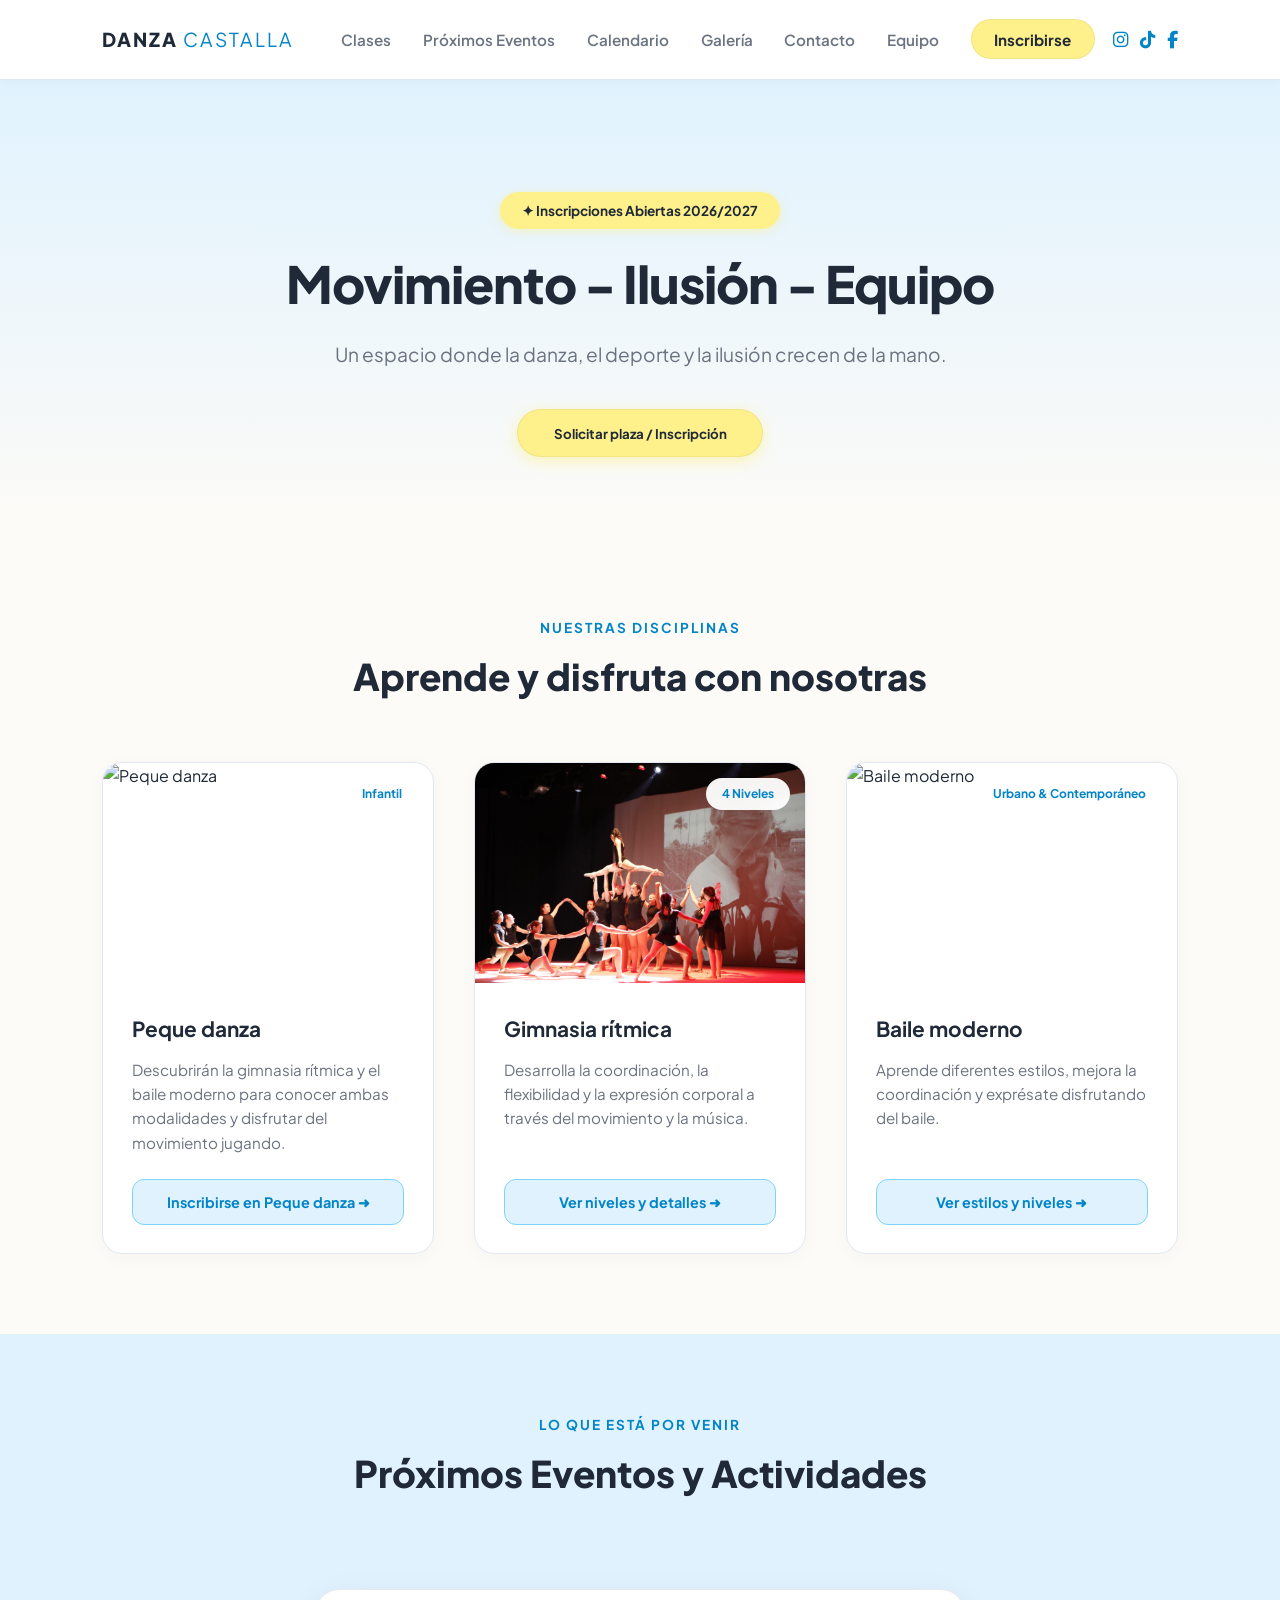
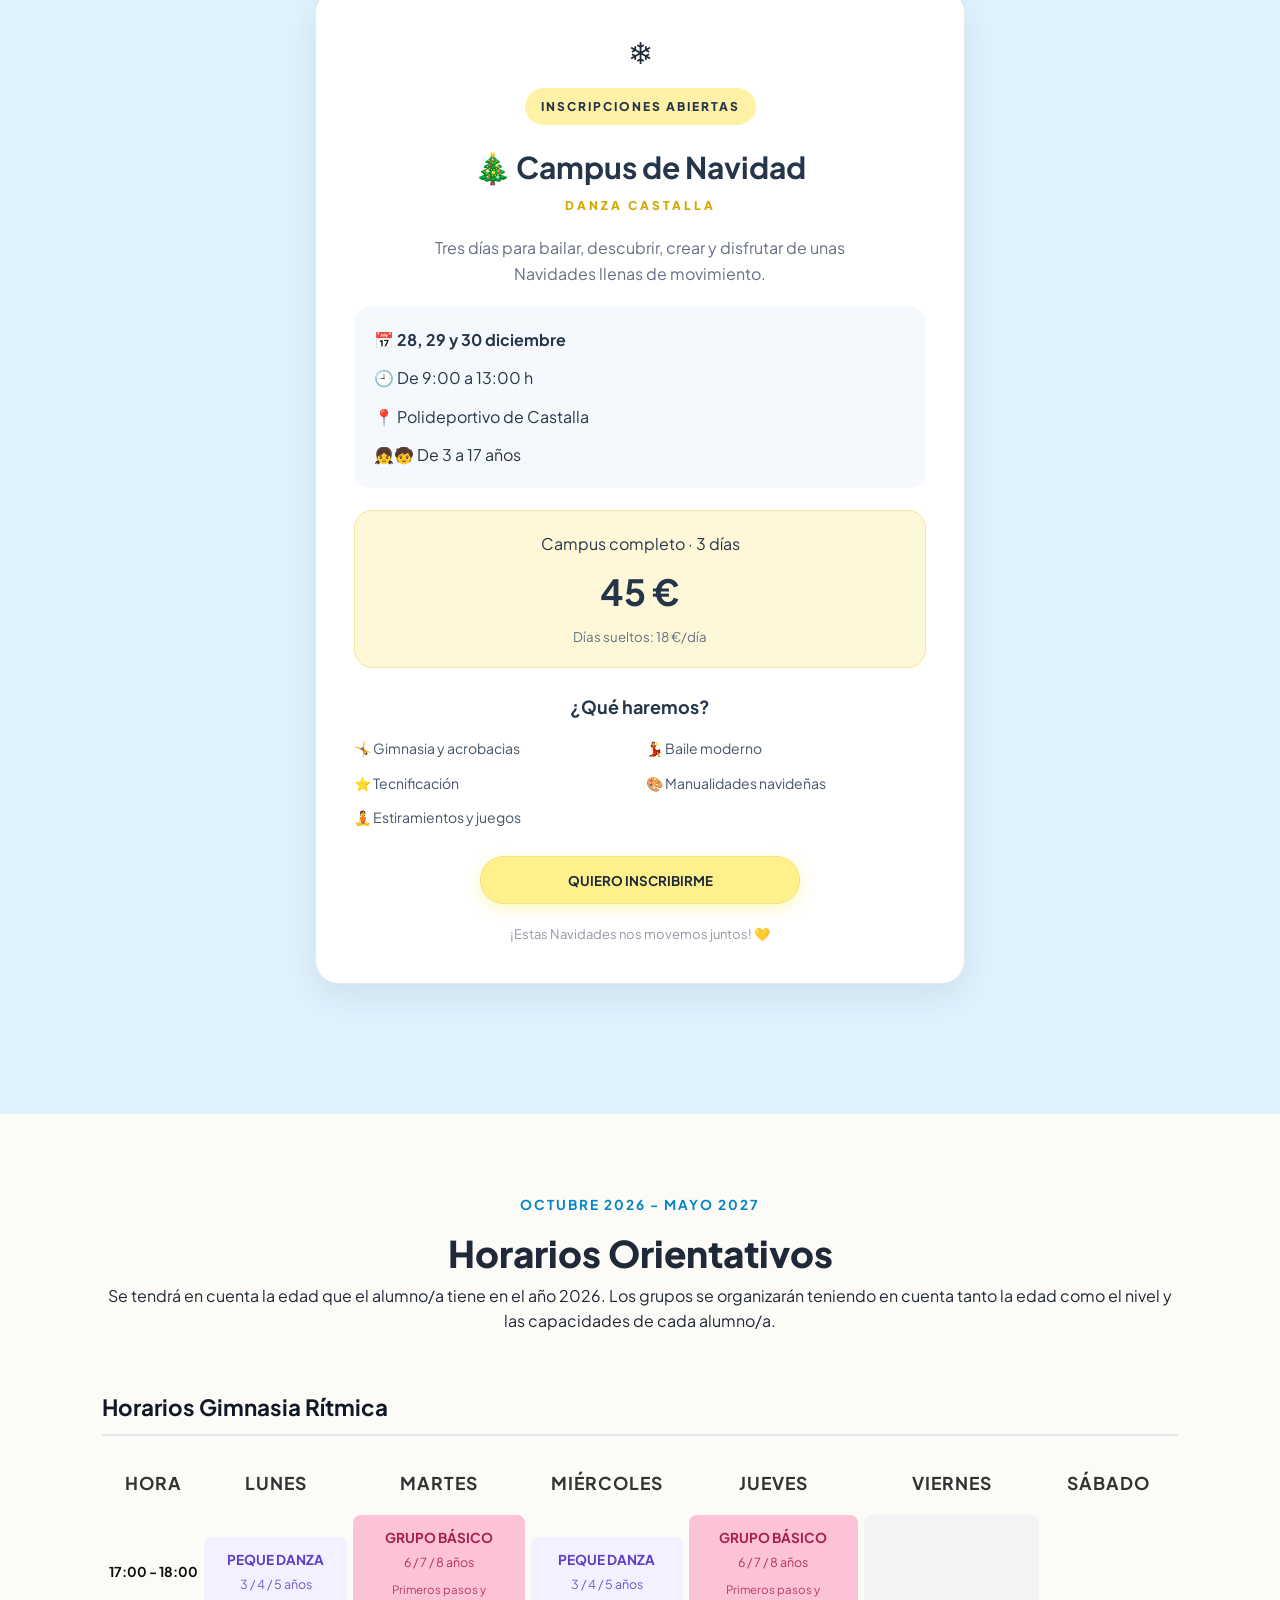
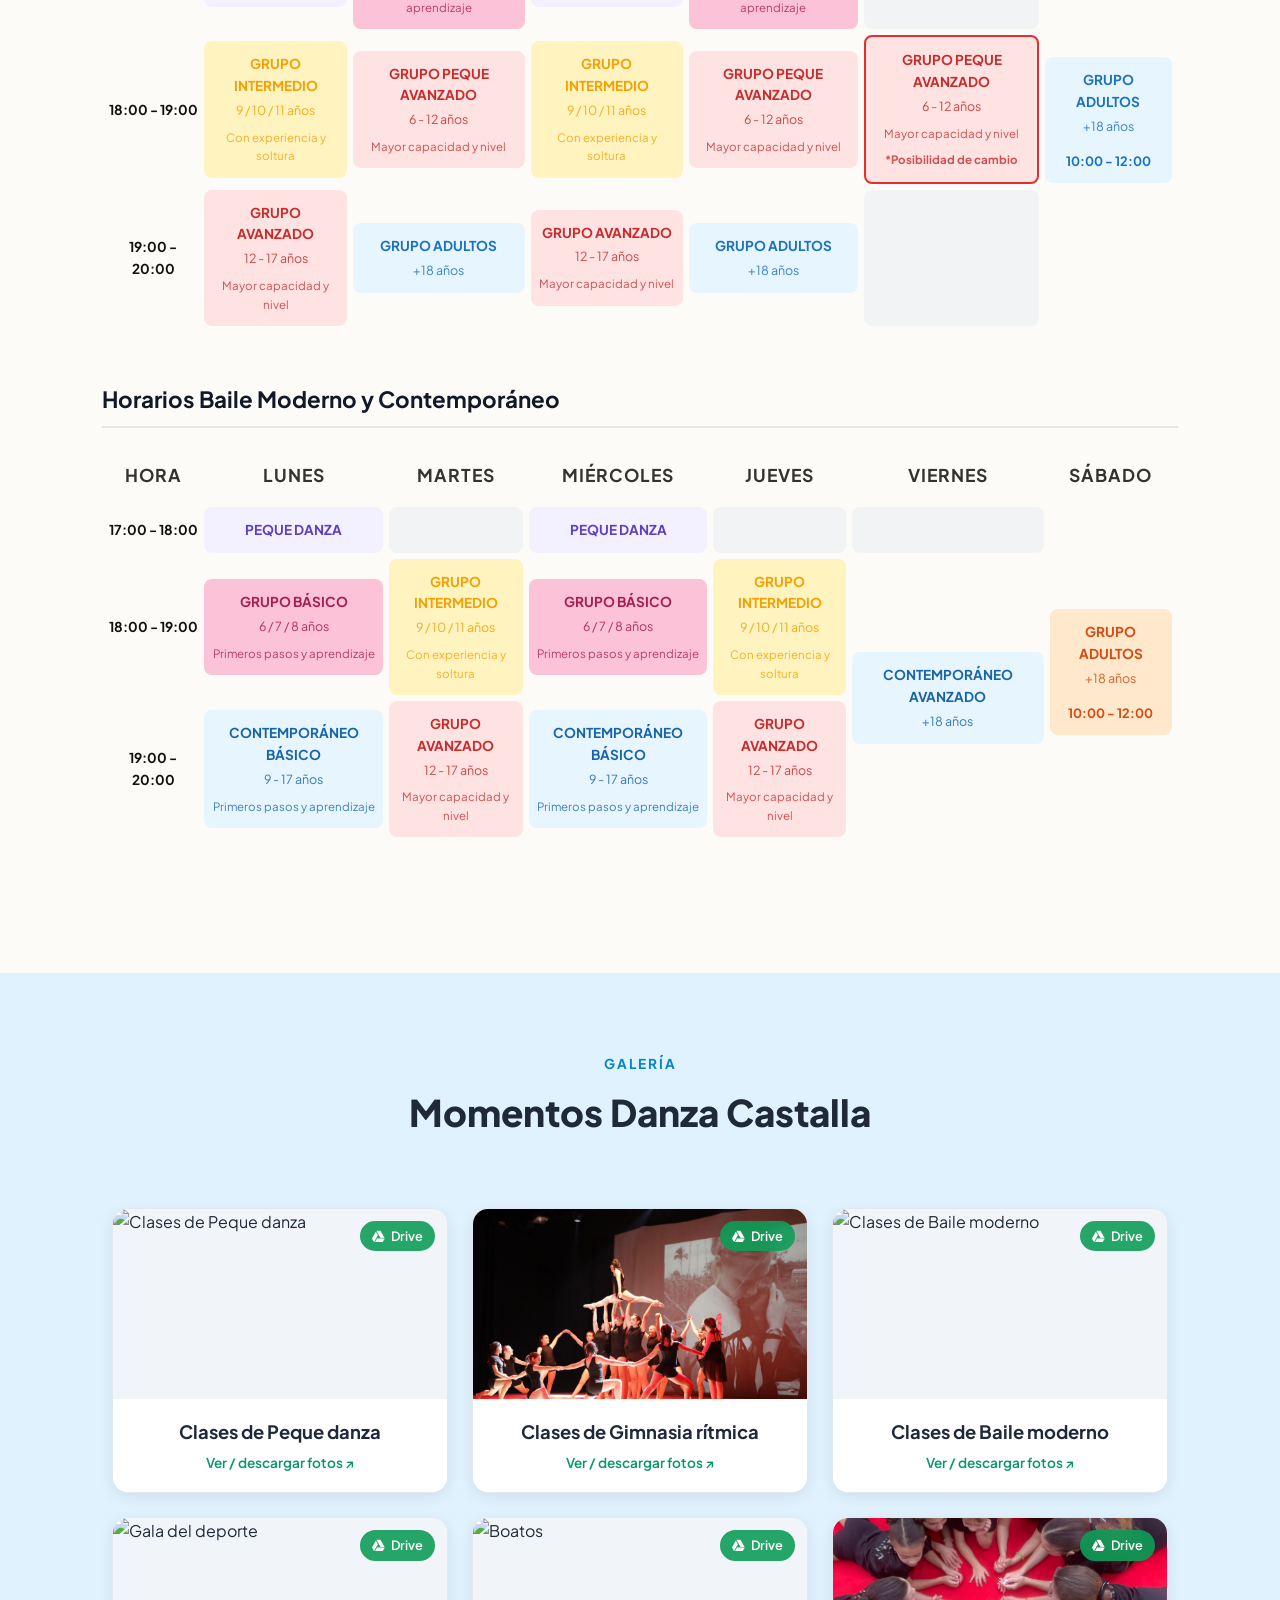
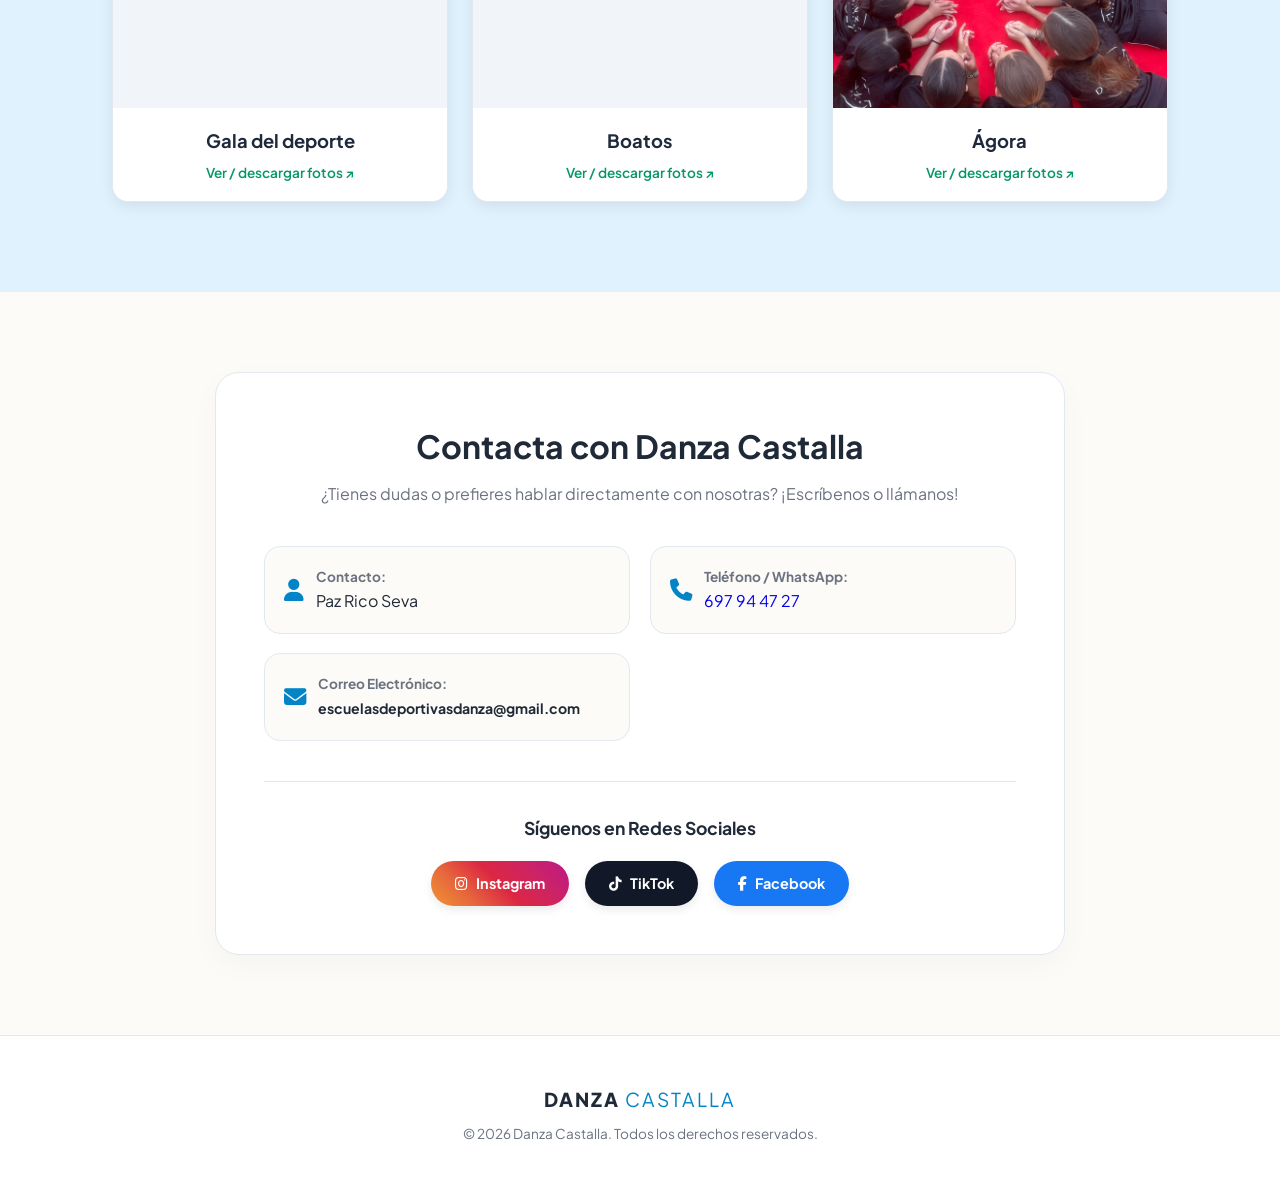
==== commit 87fbb462: "Update index.html" ====
--- a/index.html
+++ b/index.html
@@ -1329,87 +1329,91 @@
   </footer>
 
   
-<!-- Scripts JavaScript -->
+
+<!-- SCRIPTS JAVASCRIPT DANZA CASTALLA -->
 <script>
 
-  // ABRIR VENTANAS Y FORMULARIOS
-  function openModal(id) {
-    const modal = document.getElementById(id);
-
-    if (!modal) {
-      console.error("No se encuentra el formulario:", id);
-      alert("No se ha encontrado el formulario de inscripción. Comprueba su configuración.");
-      return;
-    }
-
-    modal.classList.add('active');
-  }
-
-  // CERRAR VENTANAS Y FORMULARIOS
-  function closeModal(id) {
-    const modal = document.getElementById(id);
-
-    if (!modal) {
-      console.error("No se encuentra el formulario:", id);
-      return;
-    }
-
-    modal.classList.remove('active');
-  }
-
-  // ABRIR FORMULARIO ANUAL DESDE UNA DISCIPLINA
-  function openInscriptionModal(disciplinaNombre) {
-    closeModal('modal-ritmica');
-    closeModal('modal-moderno');
-
-    const selectElement = document.getElementById('disciplina');
-
-    if (selectElement && disciplinaNombre) {
-      selectElement.value = disciplinaNombre;
-    }
-
-    openModal('modal-inscripcion');
-  }
-
-  // ACTUALIZAR EDAD DEL PARTICIPANTE DEL CAMPUS
-  function calcularEdadCampus() {
-    const fecha = document.getElementById('campus_fecha').value;
-    const campoEdad = document.getElementById('campus_edad');
-
-    if (!fecha) {
-      campoEdad.value = '';
-      return;
-    }
-
-    const nacimiento = new Date(fecha + 'T00:00:00');
-    const hoy = new Date();
-
-    let edad = hoy.getFullYear() - nacimiento.getFullYear();
-
-    if (
-      hoy.getMonth() < nacimiento.getMonth() ||
-      (
-        hoy.getMonth() === nacimiento.getMonth() &&
-        hoy.getDate() < nacimiento.getDate()
-      )
-    ) {
-      edad--;
-    }
-
-    campoEdad.value = edad;
-  }
-
-  // ACTUALIZAR DÍAS DEL CAMPUS
-  
-
+// ==========================================
+// 1. ABRIR Y CERRAR VENTANAS
+// ==========================================
+
+function openModal(id) {
+  const modal = document.getElementById(id);
+
+  if (!modal) {
+    console.error("No se encuentra el formulario:", id);
+    alert("No se ha encontrado el formulario de inscripción.");
+    return;
+  }
+
+  modal.classList.add('active');
+}
+
+function closeModal(id) {
+  const modal = document.getElementById(id);
+
+  if (!modal) {
+    console.error("No se encuentra el formulario:", id);
+    return;
+  }
+
+  modal.classList.remove('active');
+}
+
+function openInscriptionModal(disciplinaNombre) {
+  closeModal('modal-ritmica');
+  closeModal('modal-moderno');
+
+  const selectElement = document.getElementById('disciplina');
+
+  if (selectElement && disciplinaNombre) {
+    selectElement.value = disciplinaNombre;
+  }
+
+  openModal('modal-inscripcion');
+}
+
+
+// ==========================================
+// 2. CAMPUS DE NAVIDAD
+// ==========================================
+
+// Calcular edad
+function calcularEdadCampus() {
+  const fecha = document.getElementById('campus_fecha');
+  const campoEdad = document.getElementById('campus_edad');
+
+  if (!fecha || !campoEdad || !fecha.value) {
+    if (campoEdad) campoEdad.value = '';
+    return;
+  }
+
+  const nacimiento = new Date(fecha.value + 'T00:00:00');
+  const hoy = new Date();
+
+  let edad = hoy.getFullYear() - nacimiento.getFullYear();
+
+  if (
+    hoy.getMonth() < nacimiento.getMonth() ||
+    (hoy.getMonth() === nacimiento.getMonth() &&
+     hoy.getDate() < nacimiento.getDate())
+  ) {
+    edad--;
+  }
+
+  campoEdad.value = edad;
+}
+
+
+// Mostrar días según modalidad
 function actualizarDiasCampus() {
-  const modalidad = document.getElementById('campus_modalidad').value;
+  const modalidad = document.getElementById('campus_modalidad');
   const cajaDias = document.getElementById('campus_dias_box');
-  const checks = document.querySelectorAll(
-    '#campus_dias_box input[type="checkbox"]'
-  );
-
-  const mostrarDias = modalidad === 'Días sueltos';
+
+  if (!modalidad || !cajaDias) return;
+
+  const checks = cajaDias.querySelectorAll('input[type="checkbox"]');
+  const mostrarDias = modalidad.value === 'Días sueltos';
 
   cajaDias.hidden = !mostrarDias;
 
@@ -1422,189 +1426,206 @@
   actualizarPrecioCampus();
 }
 
-    // Limpiar los días seleccionados al cambiar de modalidad
-    checks.forEach(check => {
-      check.checked = false;
+
+// Calcular precio
+function actualizarPrecioCampus() {
+  const modalidad = document.getElementById('campus_modalidad');
+  const precio = document.getElementById('campus_precio');
+
+  if (!modalidad || !precio) return;
+
+  const checks = document.querySelectorAll(
+    '#campus_dias_box input[type="checkbox"]'
+  );
+
+  if (modalidad.value === 'Campus completo') {
+    precio.innerHTML =
+      '<strong>Importe total: 45 €</strong> · Tres días';
+
+  } else if (modalidad.value === 'Días sueltos') {
+    const seleccionados = Array.from(checks)
+      .filter(check => check.checked).length;
+
+    if (seleccionados === 0) {
+      precio.textContent =
+        'Selecciona al menos un día. Precio: 18 € por día.';
+    } else {
+      precio.innerHTML =
+        '<strong>Importe total: ' + (seleccionados * 18) +
+        ' €</strong> · ' + seleccionados + ' día(s)';
+    }
+
+  } else {
+    precio.textContent =
+      'Selecciona la modalidad para consultar el importe.';
+  }
+}
+
+
+// Actualizar precio al marcar días
+document.addEventListener('change', function(event) {
+  if (
+    event.target.matches(
+      '#campus_dias_box input[type="checkbox"]'
+    )
+  ) {
+    actualizarPrecioCampus();
+  }
+});
+
+
+// ==========================================
+// 3. ENVÍO DEL CAMPUS SIN SALIR DE LA WEB
+// ==========================================
+
+let campusEnviando = false;
+
+document.addEventListener('DOMContentLoaded', function() {
+
+  const formularioCampus = document.getElementById('formCampus');
+  const iframeCampus = document.getElementById('campus_iframe');
+  const confirmacionCampus = document.getElementById('campus_exito');
+
+  if (formularioCampus && iframeCampus) {
+
+    formularioCampus.addEventListener('submit', function(event) {
+
+      const modalidad = document.getElementById('campus_modalidad');
+      const edad = Number(
+        document.getElementById('campus_edad')?.value
+      );
+
+      if (!Number.isInteger(edad) || edad < 3 || edad > 17) {
+        event.preventDefault();
+        alert('El Campus está dirigido a participantes de entre 3 y 17 años.');
+        return;
+      }
+
+      if (modalidad && modalidad.value === 'Días sueltos') {
+        const dias = document.querySelectorAll(
+          '#campus_dias_box input[type="checkbox"]:checked'
+        );
+
+        if (dias.length === 0) {
+          event.preventDefault();
+          alert('Debes seleccionar al menos un día.');
+          return;
+        }
+      }
+
+      if (!modalidad || !modalidad.value) {
+        event.preventDefault();
+        alert('Selecciona una modalidad de inscripción.');
+        return;
+      }
+
+      campusEnviando = true;
+
+      const boton = formularioCampus.querySelector(
+        'button[type="submit"]'
+      );
+
+      if (boton) {
+        boton.disabled = true;
+        boton.textContent = 'Enviando inscripción...';
+      }
     });
-  }
-
-  actualizarPrecioCampus();
+
+    iframeCampus.addEventListener('load', function() {
+
+      if (!campusEnviando) return;
+
+      campusEnviando = false;
+
+      formularioCampus.hidden = true;
+
+      if (confirmacionCampus) {
+        confirmacionCampus.hidden = false;
+      }
+
+    });
+  }
+
+});
+
+
+// ==========================================
+// 4. PESTAÑAS DE HORARIOS Y CALENDARIO
+// ==========================================
+
+function switchSchedule(type, btnElement) {
+
+  document.querySelectorAll('.schedule-container')
+    .forEach(el => el.classList.remove('active'));
+
+  document.querySelectorAll('.tab-btn')
+    .forEach(el => el.classList.remove('active'));
+
+  const targetSchedule =
+    document.getElementById('schedule-' + type);
+
+  if (targetSchedule) {
+    targetSchedule.classList.add('active');
+  }
+
+  if (btnElement) {
+    btnElement.classList.add('active');
+  }
 }
 
-  // CALCULAR PRECIO DEL CAMPUS
-  function actualizarPrecioCampus() {
-    const modalidad = document.getElementById('campus_modalidad').value;
-    const precio = document.getElementById('campus_precio');
-
-    const checks = document.querySelectorAll(
-      '#campus_dias_box input[type="checkbox"]'
-    );
-
-    if (modalidad === 'Campus completo') {
-      precio.innerHTML = '<strong>Importe total: 45 €</strong> · Tres días';
-    } else if (modalidad === 'Días sueltos') {
-      const seleccionados = Array.from(checks)
-        .filter(check => check.checked).length;
-
-      if (seleccionados === 0) {
-        precio.textContent =
-          'Selecciona al menos un día. Precio: 18 € por día.';
-      } else {
-        precio.innerHTML =
-          '<strong>Importe total: ' + (seleccionados * 18) +
-          ' €</strong> · ' + seleccionados + ' día(s)';
-      }
-    } else {
-      precio.textContent =
-        'Selecciona la modalidad para consultar el importe.';
-    }
-  }
-
-  // CAMBIAR PRECIO AL SELECCIONAR DÍAS
-  document.addEventListener('change', function(event) {
-    if (
-      event.target.matches(
-        '#campus_dias_box input[type="checkbox"]'
-      )
-    ) {
-      actualizarPrecioCampus();
-    }
-  });
-
-  // CAMBIAR PESTAÑAS DE HORARIOS
-  function switchSchedule(type, btnElement) {
-    document.querySelectorAll('.schedule-container')
-      .forEach(el => el.classList.remove('active'));
-
-    document.querySelectorAll('.tab-btn')
-      .forEach(el => el.classList.remove('active'));
-
-    const targetSchedule =
-      document.getElementById('schedule-' + type);
-
-    if (targetSchedule) {
-      targetSchedule.classList.add('active');
-    }
-
-    if (btnElement) {
-      btnElement.classList.add('active');
-    }
-  }
-
-</script>
-  <script>
-    // Cambio de pestañas en el Calendario
-    function showDay(dayId, btn) {
-      const allSchedules = document.querySelectorAll('.day-schedule');
-      allSchedules.forEach(schedule => schedule.classList.remove('active'));
-
-      const allTabs = document.querySelectorAll('.tab-btn');
-      allTabs.forEach(tab => tab.classList.remove('active'));
-
-      document.getElementById('day-' + dayId).classList.add('active');
-      btn.classList.add('active');
-    }
-
-    // Texto legal dinámico
-    function updateLegalText() {
-      const inputTutor = document.getElementById('tutor');
-      const inputDNI = document.getElementById('dni_tutor');
-      const inputAlumno = document.getElementById('nombre');
-
-      const legalTutor = document.getElementById('legal_tutor');
-      const legalDNI = document.getElementById('legal_dni');
-      const legalAlumno = document.getElementById('legal_alumno');
-
-      if (inputTutor && legalTutor) {
-        legalTutor.textContent = inputTutor.value.trim() !== '' ? inputTutor.value : '________________________________________';
-      }
-      if (inputDNI && legalDNI) {
-        legalDNI.textContent = inputDNI.value.trim() !== '' ? inputDNI.value : '________________';
-      }
-      if (inputAlumno && legalAlumno) {
-        legalAlumno.textContent = inputAlumno.value.trim() !== '' ? inputAlumno.value : '________________________________________';
-      }
-    }
-
-    document.addEventListener('DOMContentLoaded', updateLegalText);
-
-    if ('serviceWorker' in navigator) {
-      navigator.serviceWorker.register('sw.js');
-    }
-
-    let deferredPrompt;
-    const installBtn = document.getElementById('installAppBtn');
-
-    window.addEventListener('beforeinstallprompt', (e) => {
-      e.preventDefault();
-      deferredPrompt = e;
-      if (installBtn) installBtn.style.display = 'inline-block';
-    });
-
-    if (installBtn) {
-      installBtn.addEventListener('click', async () => {
-        if (deferredPrompt) {
-          deferredPrompt.prompt();
-          const { outcome } = await deferredPrompt.userChoice;
-          if (outcome === 'accepted') {
-            installBtn.style.display = 'none';
-          }
-          deferredPrompt = null;
-        }
-      });
-    }
-
-    // Gestión del formulario sin recarga
-    const form = document.getElementById('formInscripcion');
-    const notificacion = document.getElementById('notificacionExito');
-
-    if (form) {
-      form.addEventListener('submit', function(e) {
-        e.preventDefault();
-
-        const btnSubmit = form.querySelector('button[type="submit"]');
-        const textoOriginal = btnSubmit.innerHTML;
-        btnSubmit.innerHTML = "Enviando...";
-        btnSubmit.disabled = true;
-
-        const formData = new FormData(form);
-
-        fetch(form.action, {
-          method: 'POST',
-          body: formData
-        })
-        .then(response => {
-          notificacion.classList.add('show');
-          form.reset();
-
-          if (typeof updateLegalText === 'function') {
-            updateLegalText();
-          }
-
-          setTimeout(() => {
-            notificacion.classList.remove('show');
-          }, 6000);
-        })
-        .catch(error => {
-          alert("Hubo un problema al enviar el formulario. Por favor, inténtalo de nuevo.");
-        })
-        .finally(() => {
-          btnSubmit.innerHTML = textoOriginal;
-          btnSubmit.disabled = false;
-        });
-      });
-    }
-
-    function cerrarNotificacion() {
-      if (notificacion) {
-        notificacion.classList.remove('show');
-      }
-    }
-  </script>
-<script>
-// Objeto que mapea exactamente los 'value' de tus <option> con su horario correspondiente
+function showDay(dayId, btn) {
+
+  document.querySelectorAll('.day-schedule')
+    .forEach(schedule => schedule.classList.remove('active'));
+
+  document.querySelectorAll('.tab-btn')
+    .forEach(tab => tab.classList.remove('active'));
+
+  const dia = document.getElementById('day-' + dayId);
+
+  if (dia) dia.classList.add('active');
+
+  if (btn) btn.classList.add('active');
+}
+
+
+// ==========================================
+// 5. TEXTO LEGAL DINÁMICO
+// ==========================================
+
+function updateLegalText() {
+
+  const inputTutor = document.getElementById('tutor');
+  const inputDNI = document.getElementById('dni_tutor');
+  const inputAlumno = document.getElementById('nombre');
+
+  const legalTutor = document.getElementById('legal_tutor');
+  const legalDNI = document.getElementById('legal_dni');
+  const legalAlumno = document.getElementById('legal_alumno');
+
+  if (inputTutor && legalTutor) {
+    legalTutor.textContent =
+      inputTutor.value.trim() || '________________________________________';
+  }
+
+  if (inputDNI && legalDNI) {
+    legalDNI.textContent =
+      inputDNI.value.trim() || '________________';
+  }
+
+  if (inputAlumno && legalAlumno) {
+    legalAlumno.textContent =
+      inputAlumno.value.trim() || '________________________________________';
+  }
+}
+
+
+// ==========================================
+// 6. HORARIOS DE LAS DISCIPLINAS
+// ==========================================
+
 const horariosMap = {
-  // Gimnasia Rítmica
+
   "Ritmica - Peque Danza": "Lunes y Miércoles de 17:00 a 18:00",
   "Ritmica - Grupo Basico": "Martes y Jueves de 17:00 a 18:00",
   "Ritmica - Grupo Intermedio": "Lunes y Miércoles de 18:00 a 19:00",
@@ -1612,17 +1633,17 @@
   "Ritmica - Grupo Avanzado": "Lunes y Miércoles de 19:00 a 20:00",
   "Ritmica - Adultos": "Martes y Jueves de 19:00 a 20:00 / Sábados de 10:00 a 12:00",
 
-  // Baile Moderno y Contemporáneo
   "Moderno - Grupo Basico": "Lunes y Miércoles de 18:00 a 19:00",
   "Moderno - Grupo Intermedio": "Martes y Jueves de 18:00 a 19:00",
   "Moderno - Grupo Avanzado": "Martes y Jueves de 19:00 a 20:00",
   "Moderno - Adultos": "Sábados de 10:00 a 12:00",
   "Moderno - Contemporaneo Basico": "Lunes y Miércoles de 19:00 a 20:00",
   "Moderno - Contemporaneo Avanzado": "Viernes de 18:00 a 20:00"
+
 };
 
-// Función que se ejecuta con el onchange del select
 function actualizarHorario() {
+
   const select = document.getElementById('disciplina');
   const box = document.getElementById('box-horario-asignado');
   const inputHidden = document.getElementById('horario_asignado_input');
@@ -1632,23 +1653,164 @@
   const valor = select.value;
 
   if (valor && horariosMap[valor]) {
+
     const horarioTexto = horariosMap[valor];
-    box.innerHTML = '<strong>📅 Días y Horarios:</strong> ' + horarioTexto;
+
+    box.innerHTML =
+      '<strong>📅 Días y Horarios:</strong> ' + horarioTexto;
+
     if (inputHidden) inputHidden.value = horarioTexto;
+
   } else {
-    box.innerHTML = 'Selecciona un grupo/nivel arriba para consultar los días y horas.';
+
+    box.innerHTML =
+      'Selecciona un grupo/nivel arriba para consultar los días y horas.';
+
     if (inputHidden) inputHidden.value = '';
+
   }
 }
 
-// Escuchador adicional para asegurar funcionamiento en cualquier navegador o móvil
-document.addEventListener('DOMContentLoaded', function () {
+
+// ==========================================
+// 7. NOTIFICACIÓN DE INSCRIPCIÓN ANUAL
+// ==========================================
+
+function cerrarNotificacion() {
+
+  const notificacion =
+    document.getElementById('notificacionExito');
+
+  if (notificacion) {
+    notificacion.classList.remove('show');
+  }
+
+}
+
+
+// ==========================================
+// 8. INICIALIZACIÓN Y FORMULARIO ANUAL
+// ==========================================
+
+document.addEventListener('DOMContentLoaded', function() {
+
+  updateLegalText();
+
+  // Actualizar horarios
   const selectDisciplina = document.getElementById('disciplina');
+
   if (selectDisciplina) {
     selectDisciplina.addEventListener('change', actualizarHorario);
     selectDisciplina.addEventListener('input', actualizarHorario);
   }
+
+  // Service Worker
+  if ('serviceWorker' in navigator) {
+    navigator.serviceWorker.register('sw.js');
+  }
+
+  // Instalación de la aplicación
+  let deferredPrompt;
+
+  const installBtn = document.getElementById('installAppBtn');
+
+  window.addEventListener('beforeinstallprompt', function(e) {
+    e.preventDefault();
+    deferredPrompt = e;
+
+    if (installBtn) {
+      installBtn.style.display = 'inline-block';
+    }
+  });
+
+  if (installBtn) {
+    installBtn.addEventListener('click', async function() {
+
+      if (deferredPrompt) {
+        deferredPrompt.prompt();
+
+        const { outcome } = await deferredPrompt.userChoice;
+
+        if (outcome === 'accepted') {
+          installBtn.style.display = 'none';
+        }
+
+        deferredPrompt = null;
+      }
+
+    });
+  }
+
+  // Formulario anual
+  const form = document.getElementById('formInscripcion');
+  const notificacion = document.getElementById('notificacionExito');
+
+  if (form) {
+
+    form.addEventListener('submit', function(e) {
+
+      e.preventDefault();
+
+      const btnSubmit = form.querySelector('button[type="submit"]');
+
+      if (!btnSubmit) return;
+
+      const textoOriginal = btnSubmit.innerHTML;
+
+      btnSubmit.innerHTML = 'Enviando...';
+      btnSubmit.disabled = true;
+
+      const formData = new FormData(form);
+
+      fetch(form.action, {
+        method: 'POST',
+        body: formData
+      })
+
+      .then(response => {
+
+        if (!response.ok) {
+          throw new Error('Error al enviar la inscripción anual.');
+        }
+
+        if (notificacion) {
+
+          notificacion.classList.add('show');
+
+          setTimeout(() => {
+            notificacion.classList.remove('show');
+          }, 6000);
+
+        }
+
+        form.reset();
+        updateLegalText();
+
+      })
+
+      .catch(error => {
+
+        console.error(error);
+
+        alert(
+          'Hubo un problema al enviar el formulario. Por favor, inténtalo de nuevo.'
+        );
+
+      })
+
+      .finally(() => {
+
+        btnSubmit.innerHTML = textoOriginal;
+        btnSubmit.disabled = false;
+
+      });
+
+    });
+
+  }
+
 });
+
 </script>
-</body>
-</html>
+<!-- FIN SCRIPTS JAVASCRIPT DANZA CASTALLA -->
+
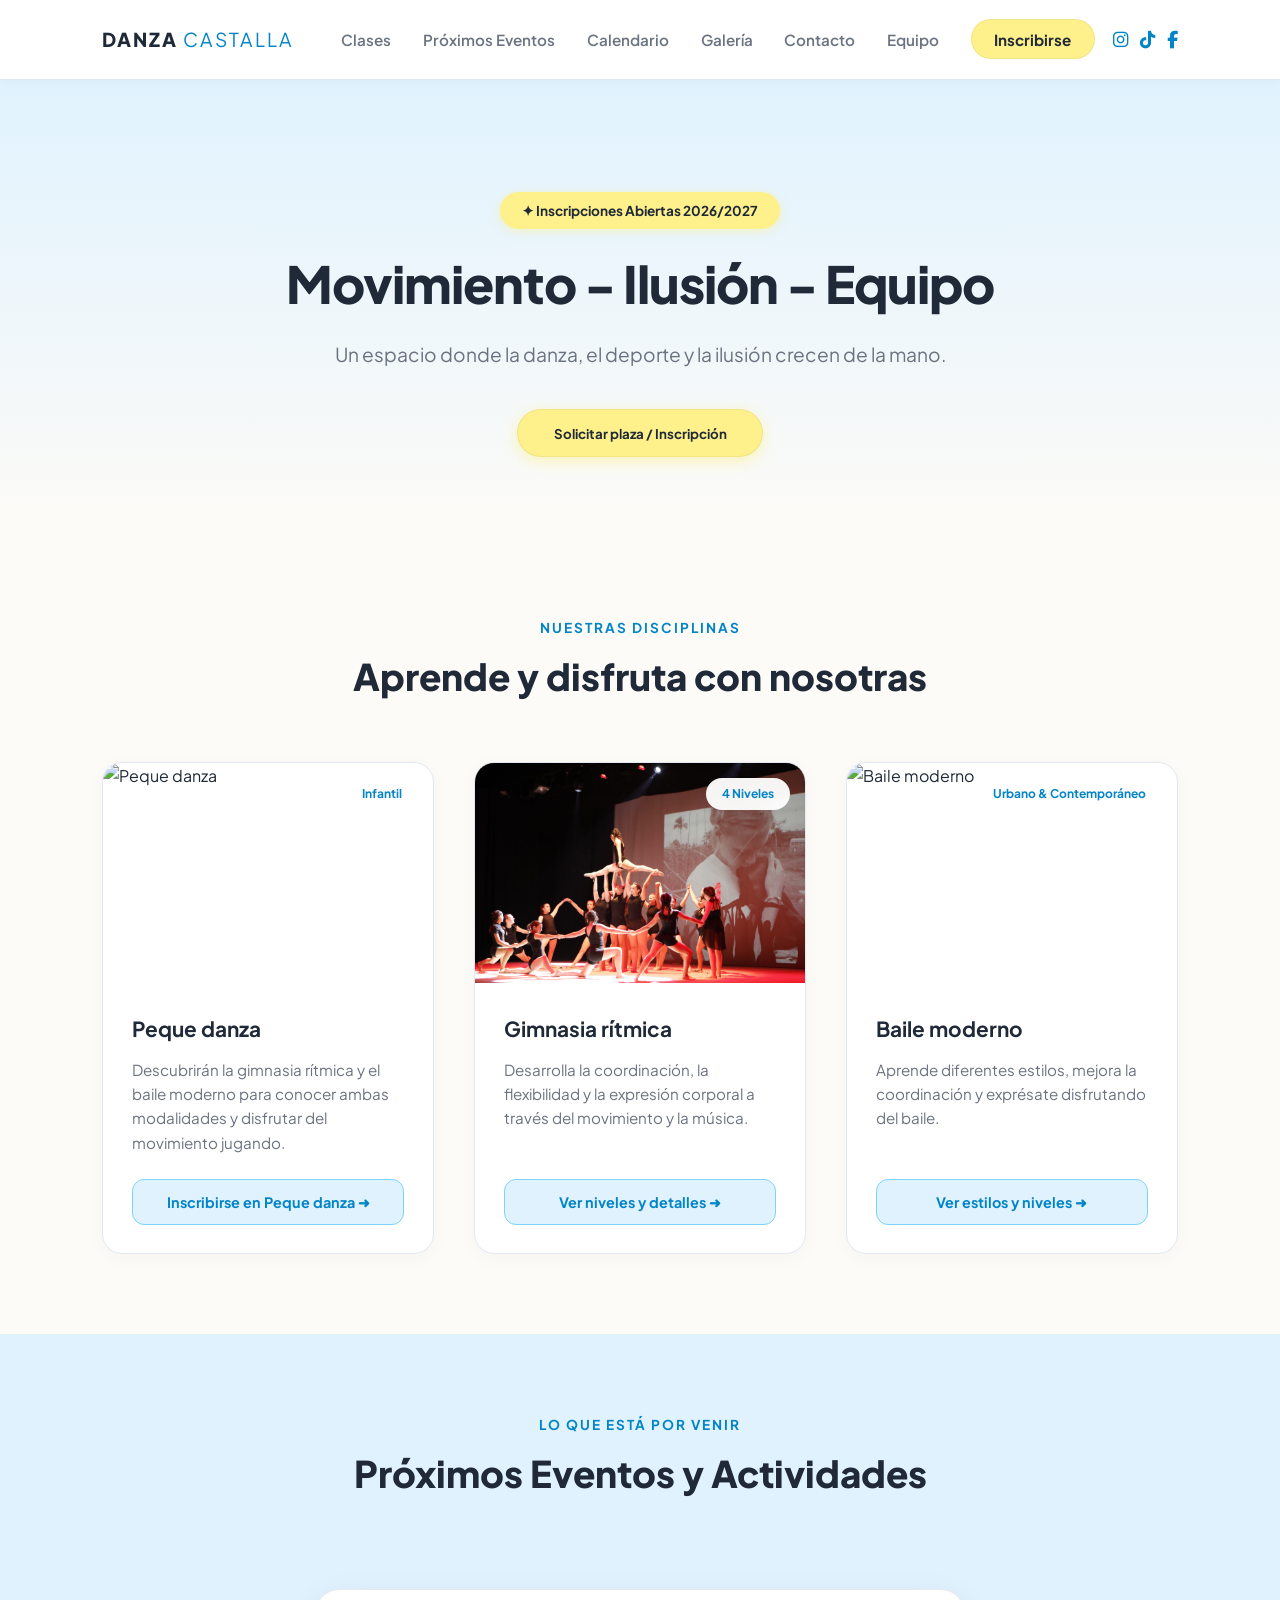
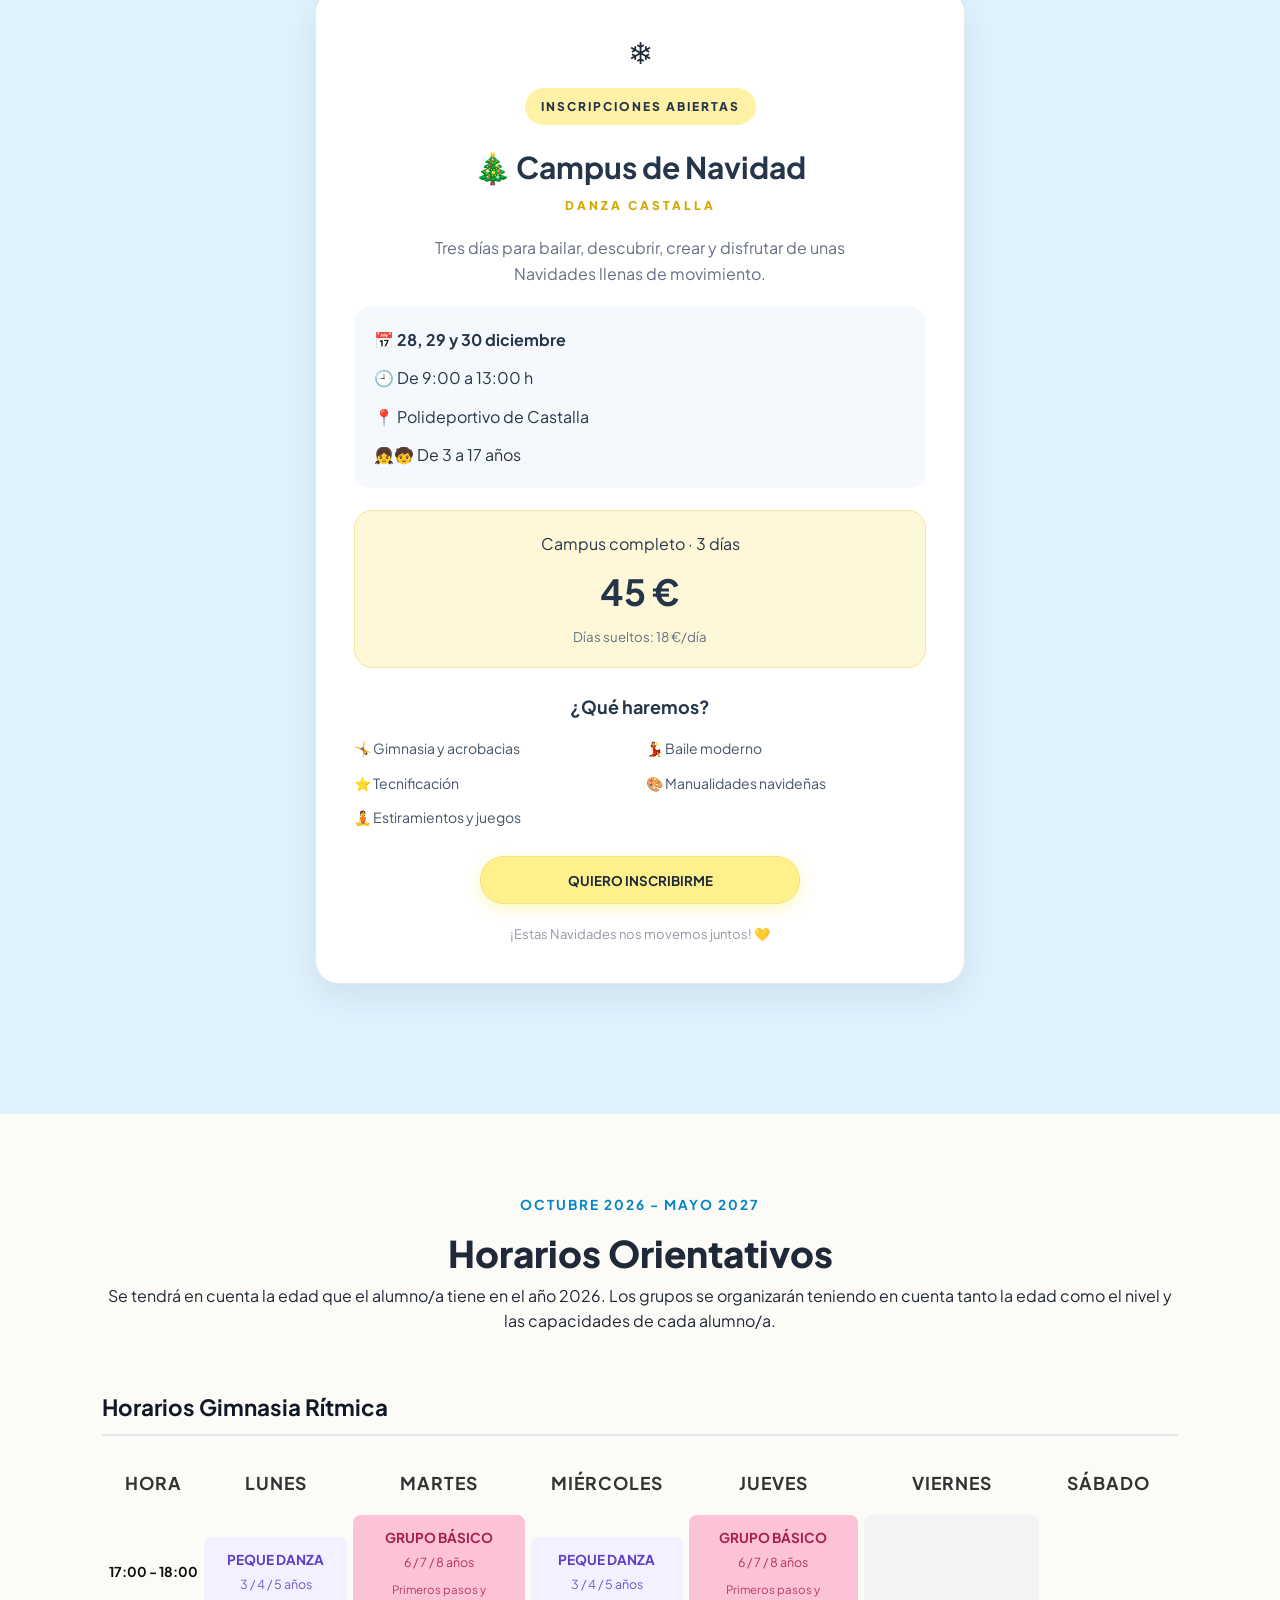
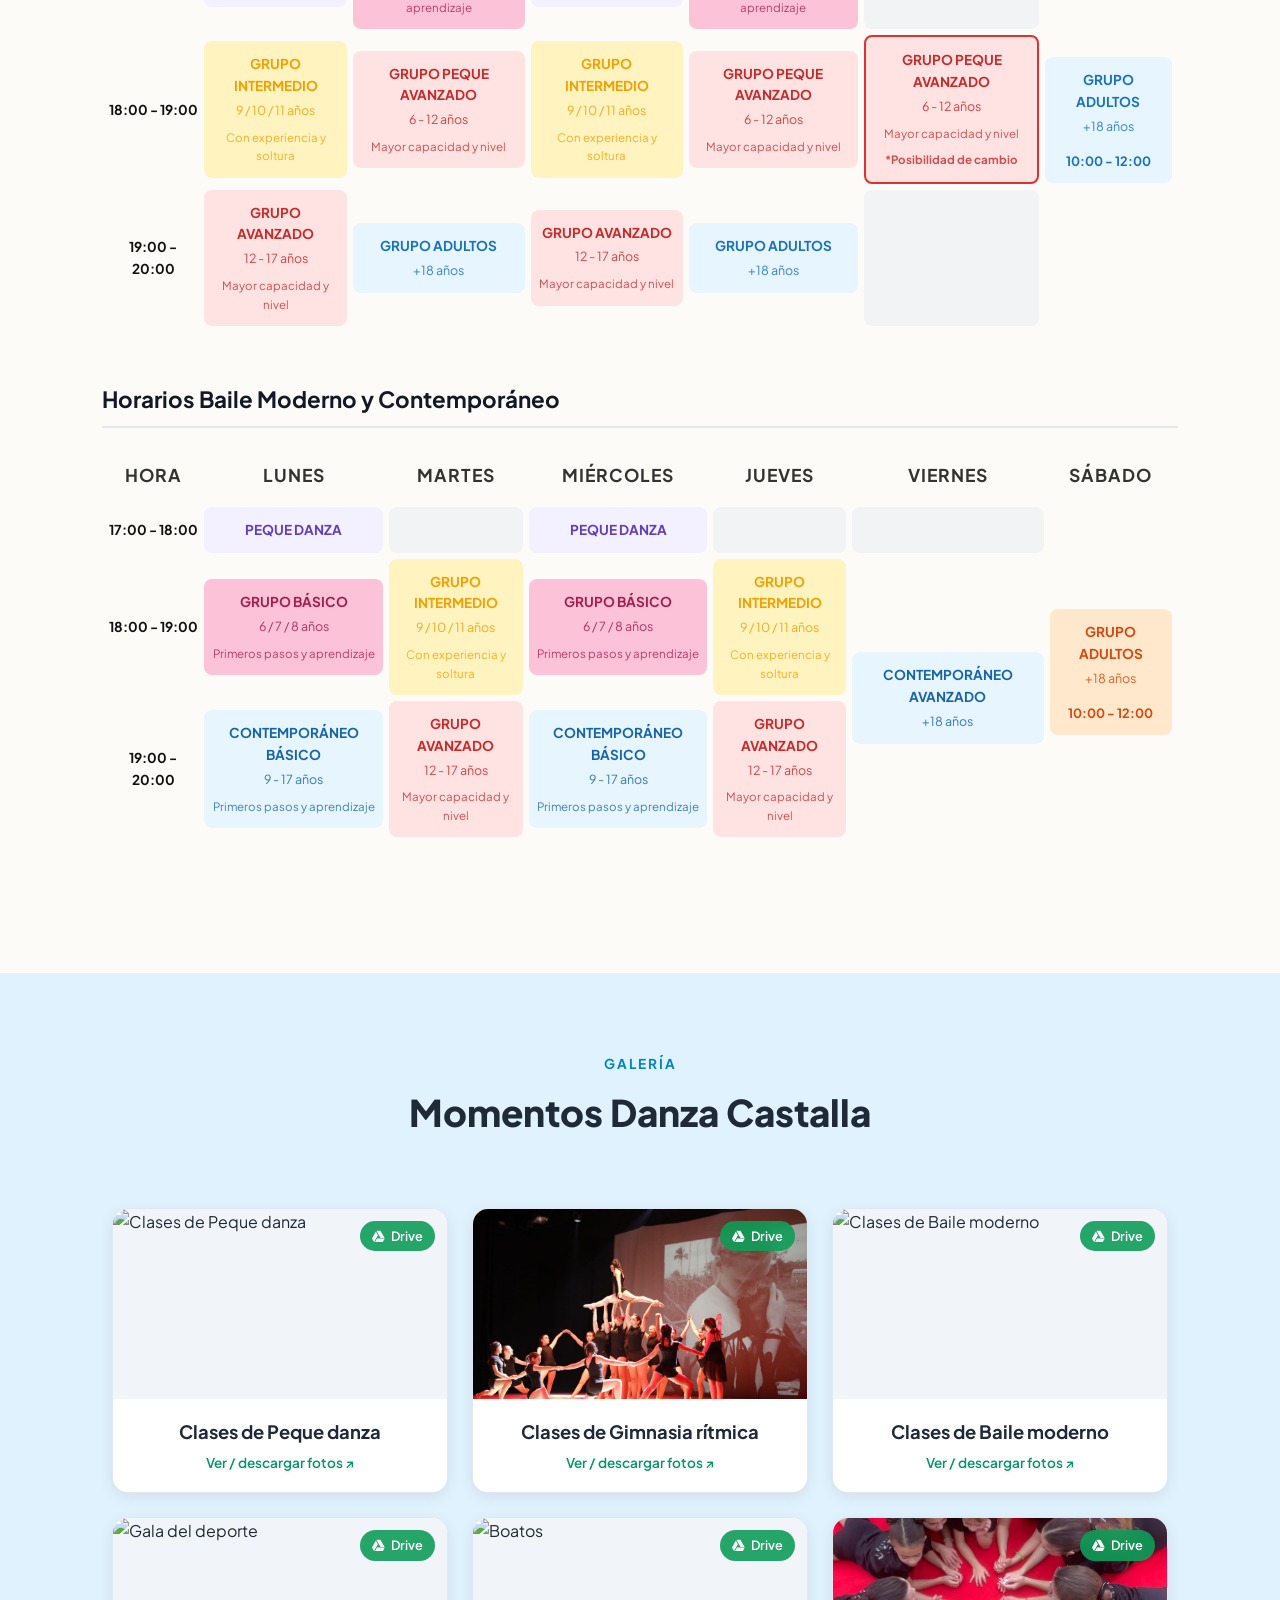
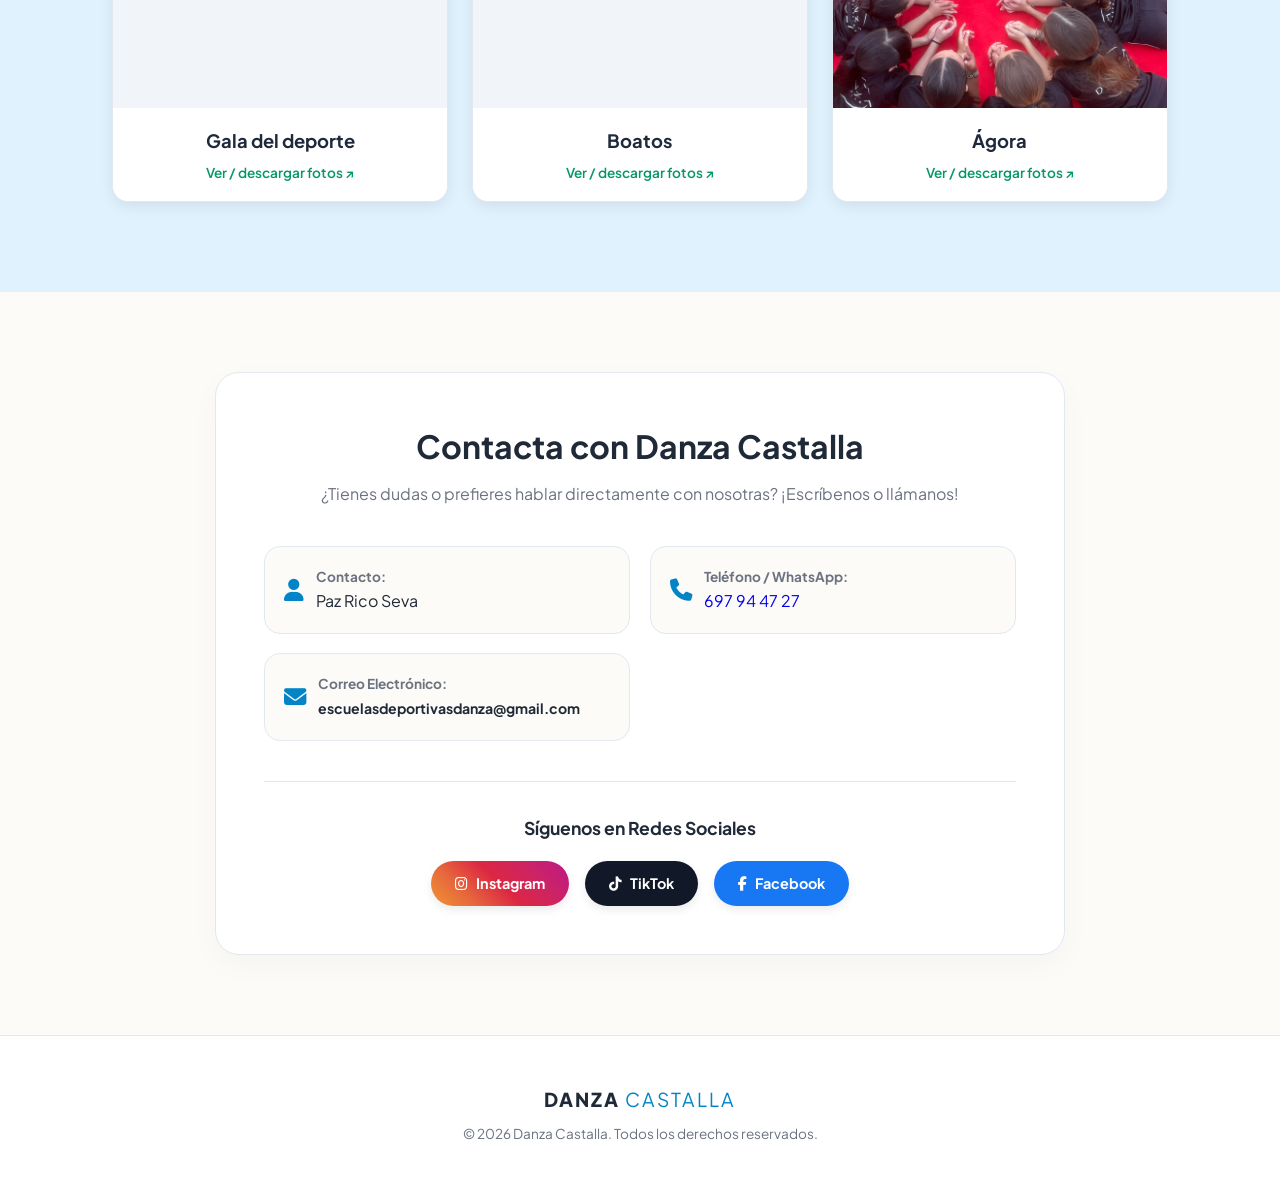
==== commit 04e4a29b: "Update index.html" ====
--- a/index.html
+++ b/index.html
@@ -1329,95 +1329,91 @@
   </footer>
 
   
-
-<!-- SCRIPTS JAVASCRIPT DANZA CASTALLA -->
+<!-- Scripts JavaScript -->
 <script>
 
-// ==========================================
-// 1. ABRIR Y CERRAR VENTANAS
-// ==========================================
-
-function openModal(id) {
-  const modal = document.getElementById(id);
-
-  if (!modal) {
-    console.error("No se encuentra el formulario:", id);
-    alert("No se ha encontrado el formulario de inscripción.");
-    return;
+  // ABRIR VENTANAS Y FORMULARIOS
+  function openModal(id) {
+    const modal = document.getElementById(id);
+
+    if (!modal) {
+      console.error("No se encuentra el formulario:", id);
+      alert("No se ha encontrado el formulario de inscripción. Comprueba su configuración.");
+      return;
+    }
+
+    modal.classList.add('active');
   }
 
-  modal.classList.add('active');
-}
-
-function closeModal(id) {
-  const modal = document.getElementById(id);
-
-  if (!modal) {
-    console.error("No se encuentra el formulario:", id);
-    return;
+  // CERRAR VENTANAS Y FORMULARIOS
+  function closeModal(id) {
+    const modal = document.getElementById(id);
+
+    if (!modal) {
+      console.error("No se encuentra el formulario:", id);
+      return;
+    }
+
+    modal.classList.remove('active');
   }
 
-  modal.classList.remove('active');
-}
-
-function openInscriptionModal(disciplinaNombre) {
-  closeModal('modal-ritmica');
-  closeModal('modal-moderno');
-
-  const selectElement = document.getElementById('disciplina');
-
-  if (selectElement && disciplinaNombre) {
-    selectElement.value = disciplinaNombre;
+  // ABRIR FORMULARIO ANUAL DESDE UNA DISCIPLINA
+  function openInscriptionModal(disciplinaNombre) {
+    closeModal('modal-ritmica');
+    closeModal('modal-moderno');
+
+    const selectElement = document.getElementById('disciplina');
+
+    if (selectElement && disciplinaNombre) {
+      selectElement.value = disciplinaNombre;
+    }
+
+    openModal('modal-inscripcion');
   }
 
-  openModal('modal-inscripcion');
-}
-
-
-// ==========================================
-// 2. CAMPUS DE NAVIDAD
-// ==========================================
-
-// Calcular edad
-function calcularEdadCampus() {
-  const fecha = document.getElementById('campus_fecha');
-  const campoEdad = document.getElementById('campus_edad');
-
-  if (!fecha || !campoEdad || !fecha.value) {
-    if (campoEdad) campoEdad.value = '';
-    return;
+  // ACTUALIZAR EDAD DEL PARTICIPANTE DEL CAMPUS
+  function calcularEdadCampus() {
+    const fecha = document.getElementById('campus_fecha').value;
+    const campoEdad = document.getElementById('campus_edad');
+
+    if (!fecha) {
+      campoEdad.value = '';
+      return;
+    }
+
+    const nacimiento = new Date(fecha + 'T00:00:00');
+    const hoy = new Date();
+
+    let edad = hoy.getFullYear() - nacimiento.getFullYear();
+
+    if (
+      hoy.getMonth() < nacimiento.getMonth() ||
+      (
+        hoy.getMonth() === nacimiento.getMonth() &&
+        hoy.getDate() < nacimiento.getDate()
+      )
+    ) {
+      edad--;
+    }
+
+    campoEdad.value = edad;
   }
 
-  const nacimiento = new Date(fecha.value + 'T00:00:00');
-  const hoy = new Date();
-
-  let edad = hoy.getFullYear() - nacimiento.getFullYear();
-
-  if (
-    hoy.getMonth() < nacimiento.getMonth() ||
-    (hoy.getMonth() === nacimiento.getMonth() &&
-     hoy.getDate() < nacimiento.getDate())
-  ) {
-    edad--;
-  }
-
-  campoEdad.value = edad;
-}
-
-
-// Mostrar días según modalidad
+  // ACTUALIZAR DÍAS DEL CAMPUS
+  
 function actualizarDiasCampus() {
-  const modalidad = document.getElementById('campus_modalidad');
+  const modalidad = document.getElementById('campus_modalidad').value;
   const cajaDias = document.getElementById('campus_dias_box');
-
-  if (!modalidad || !cajaDias) return;
-
-  const checks = cajaDias.querySelectorAll('input[type="checkbox"]');
-  const mostrarDias = modalidad.value === 'Días sueltos';
-
-  cajaDias.hidden = !mostrarDias;
-
-  if (!mostrarDias) {
+  const checks = document.querySelectorAll(
+    '#campus_dias_box input[type="checkbox"]'
+  );
+
+  if (modalidad === 'Días sueltos') {
+    cajaDias.hidden = false;
+  } else {
+    cajaDias.hidden = true;
+
+    // Limpiar los días seleccionados al cambiar de modalidad
     checks.forEach(check => {
       check.checked = false;
     });
@@ -1426,206 +1422,208 @@
   actualizarPrecioCampus();
 }
 
-
-// Calcular precio
-function actualizarPrecioCampus() {
-  const modalidad = document.getElementById('campus_modalidad');
-  const precio = document.getElementById('campus_precio');
-
-  if (!modalidad || !precio) return;
-
-  const checks = document.querySelectorAll(
-    '#campus_dias_box input[type="checkbox"]'
-  );
-
-  if (modalidad.value === 'Campus completo') {
-    precio.innerHTML =
-      '<strong>Importe total: 45 €</strong> · Tres días';
-
-  } else if (modalidad.value === 'Días sueltos') {
-    const seleccionados = Array.from(checks)
-      .filter(check => check.checked).length;
-
-    if (seleccionados === 0) {
+  // CALCULAR PRECIO DEL CAMPUS
+  function actualizarPrecioCampus() {
+    const modalidad = document.getElementById('campus_modalidad').value;
+    const precio = document.getElementById('campus_precio');
+
+    const checks = document.querySelectorAll(
+      '#campus_dias_box input[type="checkbox"]'
+    );
+
+    if (modalidad === 'Campus completo') {
+      precio.innerHTML = '<strong>Importe total: 45 €</strong> · Tres días';
+    } else if (modalidad === 'Días sueltos') {
+      const seleccionados = Array.from(checks)
+        .filter(check => check.checked).length;
+
+      if (seleccionados === 0) {
+        precio.textContent =
+          'Selecciona al menos un día. Precio: 18 € por día.';
+      } else {
+        precio.innerHTML =
+          '<strong>Importe total: ' + (seleccionados * 18) +
+          ' €</strong> · ' + seleccionados + ' día(s)';
+      }
+    } else {
       precio.textContent =
-        'Selecciona al menos un día. Precio: 18 € por día.';
-    } else {
-      precio.innerHTML =
-        '<strong>Importe total: ' + (seleccionados * 18) +
-        ' €</strong> · ' + seleccionados + ' día(s)';
-    }
-
-  } else {
-    precio.textContent =
-      'Selecciona la modalidad para consultar el importe.';
+        'Selecciona la modalidad para consultar el importe.';
+    }
   }
+
+  // CAMBIAR PRECIO AL SELECCIONAR DÍAS
+  document.addEventListener('change', function(event) {
+    if (
+      event.target.matches(
+        '#campus_dias_box input[type="checkbox"]'
+      )
+    ) {
+      actualizarPrecioCampus();
+    }
+  });
+
+  // CAMBIAR PESTAÑAS DE HORARIOS
+  function switchSchedule(type, btnElement) {
+    document.querySelectorAll('.schedule-container')
+      .forEach(el => el.classList.remove('active'));
+
+    document.querySelectorAll('.tab-btn')
+      .forEach(el => el.classList.remove('active'));
+
+    const targetSchedule =
+      document.getElementById('schedule-' + type);
+
+    if (targetSchedule) {
+      targetSchedule.classList.add('active');
+    }
+
+    if (btnElement) {
+      btnElement.classList.add('active');
+    }
+  }
+
+</script>
+  <script>
+    // Cambio de pestañas en el Calendario
+    function showDay(dayId, btn) {
+      const allSchedules = document.querySelectorAll('.day-schedule');
+      allSchedules.forEach(schedule => schedule.classList.remove('active'));
+
+      const allTabs = document.querySelectorAll('.tab-btn');
+      allTabs.forEach(tab => tab.classList.remove('active'));
+
+      document.getElementById('day-' + dayId).classList.add('active');
+      btn.classList.add('active');
+    }
+
+    // Texto legal dinámico
+    function updateLegalText() {
+      const inputTutor = document.getElementById('tutor');
+      const inputDNI = document.getElementById('dni_tutor');
+      const inputAlumno = document.getElementById('nombre');
+
+      const legalTutor = document.getElementById('legal_tutor');
+      const legalDNI = document.getElementById('legal_dni');
+      const legalAlumno = document.getElementById('legal_alumno');
+
+      if (inputTutor && legalTutor) {
+        legalTutor.textContent = inputTutor.value.trim() !== '' ? inputTutor.value : '________________________________________';
+      }
+      if (inputDNI && legalDNI) {
+        legalDNI.textContent = inputDNI.value.trim() !== '' ? inputDNI.value : '________________';
+      }
+      if (inputAlumno && legalAlumno) {
+        legalAlumno.textContent = inputAlumno.value.trim() !== '' ? inputAlumno.value : '________________________________________';
+      }
+    }
+
+    document.addEventListener('DOMContentLoaded', updateLegalText);
+
+    if ('serviceWorker' in navigator) {
+      navigator.serviceWorker.register('sw.js');
+    }
+
+    let deferredPrompt;
+    const installBtn = document.getElementById('installAppBtn');
+
+    window.addEventListener('beforeinstallprompt', (e) => {
+      e.preventDefault();
+      deferredPrompt = e;
+      if (installBtn) installBtn.style.display = 'inline-block';
+    });
+
+    if (installBtn) {
+      installBtn.addEventListener('click', async () => {
+        if (deferredPrompt) {
+          deferredPrompt.prompt();
+          const { outcome } = await deferredPrompt.userChoice;
+          if (outcome === 'accepted') {
+            installBtn.style.display = 'none';
+          }
+          deferredPrompt = null;
+        }
+      });
+    }
+    let campusEnviando = false;
+
+const campusForm = document.getElementById("formCampus");
+const campusIframe = document.getElementById("campus_iframe");
+
+if (campusForm && campusIframe) {
+
+  campusForm.addEventListener("submit", function () {
+    campusEnviando = true;
+  });
+
+  campusIframe.addEventListener("load", function () {
+
+    if (!campusEnviando) return;
+
+    campusEnviando = false;
+
+    alert("🎄 ¡Inscripción hecha correctamente! 🎄");
+
+    campusForm.reset();
+
+    if (typeof actualizarDiasCampus === "function") {
+      actualizarDiasCampus();
+    }
+
+  });
+
 }
 
-
-// Actualizar precio al marcar días
-document.addEventListener('change', function(event) {
-  if (
-    event.target.matches(
-      '#campus_dias_box input[type="checkbox"]'
-    )
-  ) {
-    actualizarPrecioCampus();
-  }
-});
-
-
-// ==========================================
-// 3. ENVÍO DEL CAMPUS SIN SALIR DE LA WEB
-// ==========================================
-
-let campusEnviando = false;
-
-document.addEventListener('DOMContentLoaded', function() {
-
-  const formularioCampus = document.getElementById('formCampus');
-  const iframeCampus = document.getElementById('campus_iframe');
-  const confirmacionCampus = document.getElementById('campus_exito');
-
-  if (formularioCampus && iframeCampus) {
-
-    formularioCampus.addEventListener('submit', function(event) {
-
-      const modalidad = document.getElementById('campus_modalidad');
-      const edad = Number(
-        document.getElementById('campus_edad')?.value
-      );
-
-      if (!Number.isInteger(edad) || edad < 3 || edad > 17) {
-        event.preventDefault();
-        alert('El Campus está dirigido a participantes de entre 3 y 17 años.');
-        return;
+    // Gestión del formulario sin recarga
+    const form = document.getElementById('formInscripcion');
+    const notificacion = document.getElementById('notificacionExito');
+
+    if (form) {
+      form.addEventListener('submit', function(e) {
+        e.preventDefault();
+
+        const btnSubmit = form.querySelector('button[type="submit"]');
+        const textoOriginal = btnSubmit.innerHTML;
+        btnSubmit.innerHTML = "Enviando...";
+        btnSubmit.disabled = true;
+
+        const formData = new FormData(form);
+
+        fetch(form.action, {
+          method: 'POST',
+          body: formData
+        })
+        .then(response => {
+          notificacion.classList.add('show');
+          form.reset();
+
+          if (typeof updateLegalText === 'function') {
+            updateLegalText();
+          }
+
+          setTimeout(() => {
+            notificacion.classList.remove('show');
+          }, 6000);
+        })
+        .catch(error => {
+          alert("Hubo un problema al enviar el formulario. Por favor, inténtalo de nuevo.");
+        })
+        .finally(() => {
+          btnSubmit.innerHTML = textoOriginal;
+          btnSubmit.disabled = false;
+        });
+      });
+    }
+
+    function cerrarNotificacion() {
+      if (notificacion) {
+        notificacion.classList.remove('show');
       }
-
-      if (modalidad && modalidad.value === 'Días sueltos') {
-        const dias = document.querySelectorAll(
-          '#campus_dias_box input[type="checkbox"]:checked'
-        );
-
-        if (dias.length === 0) {
-          event.preventDefault();
-          alert('Debes seleccionar al menos un día.');
-          return;
-        }
-      }
-
-      if (!modalidad || !modalidad.value) {
-        event.preventDefault();
-        alert('Selecciona una modalidad de inscripción.');
-        return;
-      }
-
-      campusEnviando = true;
-
-      const boton = formularioCampus.querySelector(
-        'button[type="submit"]'
-      );
-
-      if (boton) {
-        boton.disabled = true;
-        boton.textContent = 'Enviando inscripción...';
-      }
-    });
-
-    iframeCampus.addEventListener('load', function() {
-
-      if (!campusEnviando) return;
-
-      campusEnviando = false;
-
-      formularioCampus.hidden = true;
-
-      if (confirmacionCampus) {
-        confirmacionCampus.hidden = false;
-      }
-
-    });
-  }
-
-});
-
-
-// ==========================================
-// 4. PESTAÑAS DE HORARIOS Y CALENDARIO
-// ==========================================
-
-function switchSchedule(type, btnElement) {
-
-  document.querySelectorAll('.schedule-container')
-    .forEach(el => el.classList.remove('active'));
-
-  document.querySelectorAll('.tab-btn')
-    .forEach(el => el.classList.remove('active'));
-
-  const targetSchedule =
-    document.getElementById('schedule-' + type);
-
-  if (targetSchedule) {
-    targetSchedule.classList.add('active');
-  }
-
-  if (btnElement) {
-    btnElement.classList.add('active');
-  }
-}
-
-function showDay(dayId, btn) {
-
-  document.querySelectorAll('.day-schedule')
-    .forEach(schedule => schedule.classList.remove('active'));
-
-  document.querySelectorAll('.tab-btn')
-    .forEach(tab => tab.classList.remove('active'));
-
-  const dia = document.getElementById('day-' + dayId);
-
-  if (dia) dia.classList.add('active');
-
-  if (btn) btn.classList.add('active');
-}
-
-
-// ==========================================
-// 5. TEXTO LEGAL DINÁMICO
-// ==========================================
-
-function updateLegalText() {
-
-  const inputTutor = document.getElementById('tutor');
-  const inputDNI = document.getElementById('dni_tutor');
-  const inputAlumno = document.getElementById('nombre');
-
-  const legalTutor = document.getElementById('legal_tutor');
-  const legalDNI = document.getElementById('legal_dni');
-  const legalAlumno = document.getElementById('legal_alumno');
-
-  if (inputTutor && legalTutor) {
-    legalTutor.textContent =
-      inputTutor.value.trim() || '________________________________________';
-  }
-
-  if (inputDNI && legalDNI) {
-    legalDNI.textContent =
-      inputDNI.value.trim() || '________________';
-  }
-
-  if (inputAlumno && legalAlumno) {
-    legalAlumno.textContent =
-      inputAlumno.value.trim() || '________________________________________';
-  }
-}
-
-
-// ==========================================
-// 6. HORARIOS DE LAS DISCIPLINAS
-// ==========================================
-
+    }
+  </script>
+<script>
+// Objeto que mapea exactamente los 'value' de tus <option> con su horario correspondiente
 const horariosMap = {
-
+  // Gimnasia Rítmica
   "Ritmica - Peque Danza": "Lunes y Miércoles de 17:00 a 18:00",
   "Ritmica - Grupo Basico": "Martes y Jueves de 17:00 a 18:00",
   "Ritmica - Grupo Intermedio": "Lunes y Miércoles de 18:00 a 19:00",
@@ -1633,17 +1631,17 @@
   "Ritmica - Grupo Avanzado": "Lunes y Miércoles de 19:00 a 20:00",
   "Ritmica - Adultos": "Martes y Jueves de 19:00 a 20:00 / Sábados de 10:00 a 12:00",
 
+  // Baile Moderno y Contemporáneo
   "Moderno - Grupo Basico": "Lunes y Miércoles de 18:00 a 19:00",
   "Moderno - Grupo Intermedio": "Martes y Jueves de 18:00 a 19:00",
   "Moderno - Grupo Avanzado": "Martes y Jueves de 19:00 a 20:00",
   "Moderno - Adultos": "Sábados de 10:00 a 12:00",
   "Moderno - Contemporaneo Basico": "Lunes y Miércoles de 19:00 a 20:00",
   "Moderno - Contemporaneo Avanzado": "Viernes de 18:00 a 20:00"
-
 };
 
+// Función que se ejecuta con el onchange del select
 function actualizarHorario() {
-
   const select = document.getElementById('disciplina');
   const box = document.getElementById('box-horario-asignado');
   const inputHidden = document.getElementById('horario_asignado_input');
@@ -1653,164 +1651,23 @@
   const valor = select.value;
 
   if (valor && horariosMap[valor]) {
-
     const horarioTexto = horariosMap[valor];
-
-    box.innerHTML =
-      '<strong>📅 Días y Horarios:</strong> ' + horarioTexto;
-
+    box.innerHTML = '<strong>📅 Días y Horarios:</strong> ' + horarioTexto;
     if (inputHidden) inputHidden.value = horarioTexto;
-
   } else {
-
-    box.innerHTML =
-      'Selecciona un grupo/nivel arriba para consultar los días y horas.';
-
+    box.innerHTML = 'Selecciona un grupo/nivel arriba para consultar los días y horas.';
     if (inputHidden) inputHidden.value = '';
-
   }
 }
 
-
-// ==========================================
-// 7. NOTIFICACIÓN DE INSCRIPCIÓN ANUAL
-// ==========================================
-
-function cerrarNotificacion() {
-
-  const notificacion =
-    document.getElementById('notificacionExito');
-
-  if (notificacion) {
-    notificacion.classList.remove('show');
-  }
-
-}
-
-
-// ==========================================
-// 8. INICIALIZACIÓN Y FORMULARIO ANUAL
-// ==========================================
-
-document.addEventListener('DOMContentLoaded', function() {
-
-  updateLegalText();
-
-  // Actualizar horarios
+// Escuchador adicional para asegurar funcionamiento en cualquier navegador o móvil
+document.addEventListener('DOMContentLoaded', function () {
   const selectDisciplina = document.getElementById('disciplina');
-
   if (selectDisciplina) {
     selectDisciplina.addEventListener('change', actualizarHorario);
     selectDisciplina.addEventListener('input', actualizarHorario);
   }
-
-  // Service Worker
-  if ('serviceWorker' in navigator) {
-    navigator.serviceWorker.register('sw.js');
-  }
-
-  // Instalación de la aplicación
-  let deferredPrompt;
-
-  const installBtn = document.getElementById('installAppBtn');
-
-  window.addEventListener('beforeinstallprompt', function(e) {
-    e.preventDefault();
-    deferredPrompt = e;
-
-    if (installBtn) {
-      installBtn.style.display = 'inline-block';
-    }
-  });
-
-  if (installBtn) {
-    installBtn.addEventListener('click', async function() {
-
-      if (deferredPrompt) {
-        deferredPrompt.prompt();
-
-        const { outcome } = await deferredPrompt.userChoice;
-
-        if (outcome === 'accepted') {
-          installBtn.style.display = 'none';
-        }
-
-        deferredPrompt = null;
-      }
-
-    });
-  }
-
-  // Formulario anual
-  const form = document.getElementById('formInscripcion');
-  const notificacion = document.getElementById('notificacionExito');
-
-  if (form) {
-
-    form.addEventListener('submit', function(e) {
-
-      e.preventDefault();
-
-      const btnSubmit = form.querySelector('button[type="submit"]');
-
-      if (!btnSubmit) return;
-
-      const textoOriginal = btnSubmit.innerHTML;
-
-      btnSubmit.innerHTML = 'Enviando...';
-      btnSubmit.disabled = true;
-
-      const formData = new FormData(form);
-
-      fetch(form.action, {
-        method: 'POST',
-        body: formData
-      })
-
-      .then(response => {
-
-        if (!response.ok) {
-          throw new Error('Error al enviar la inscripción anual.');
-        }
-
-        if (notificacion) {
-
-          notificacion.classList.add('show');
-
-          setTimeout(() => {
-            notificacion.classList.remove('show');
-          }, 6000);
-
-        }
-
-        form.reset();
-        updateLegalText();
-
-      })
-
-      .catch(error => {
-
-        console.error(error);
-
-        alert(
-          'Hubo un problema al enviar el formulario. Por favor, inténtalo de nuevo.'
-        );
-
-      })
-
-      .finally(() => {
-
-        btnSubmit.innerHTML = textoOriginal;
-        btnSubmit.disabled = false;
-
-      });
-
-    });
-
-  }
-
 });
-
 </script>
-<!-- FIN SCRIPTS JAVASCRIPT DANZA CASTALLA -->
-
+</body>
+</html>
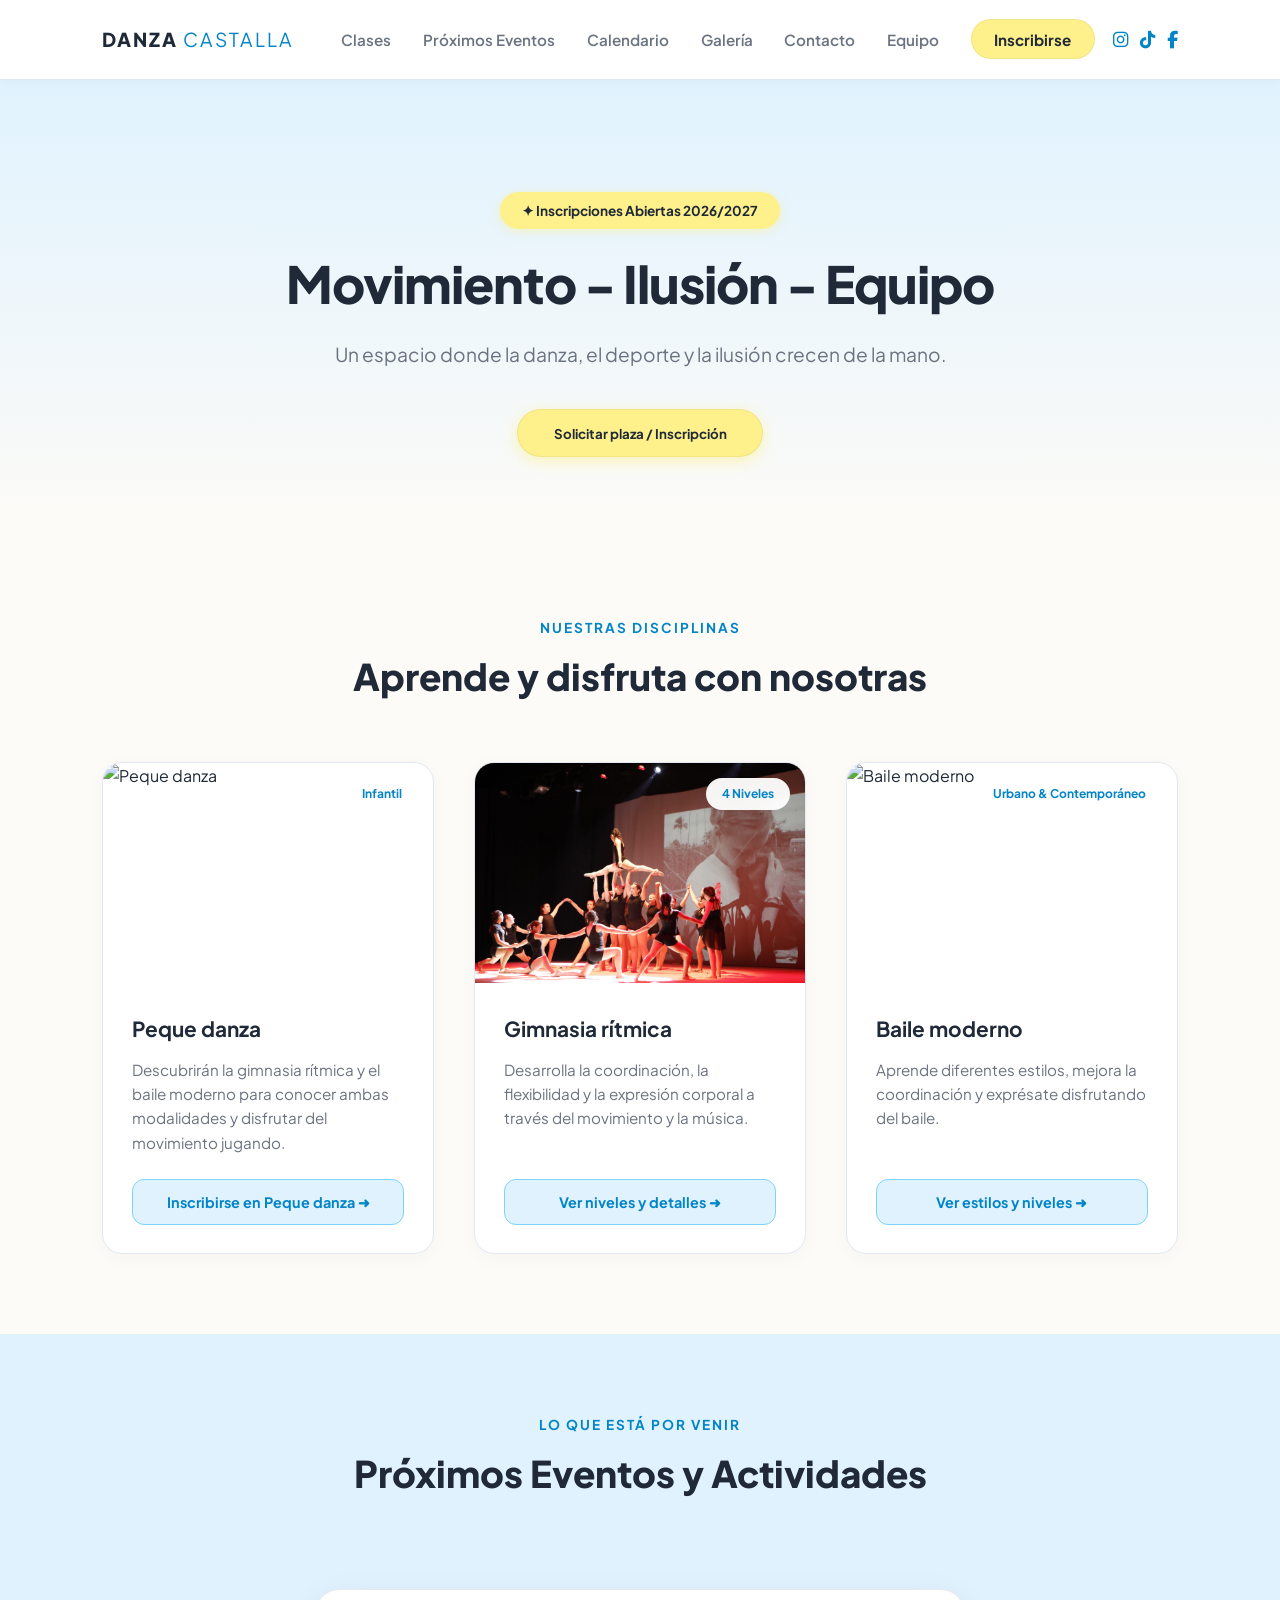
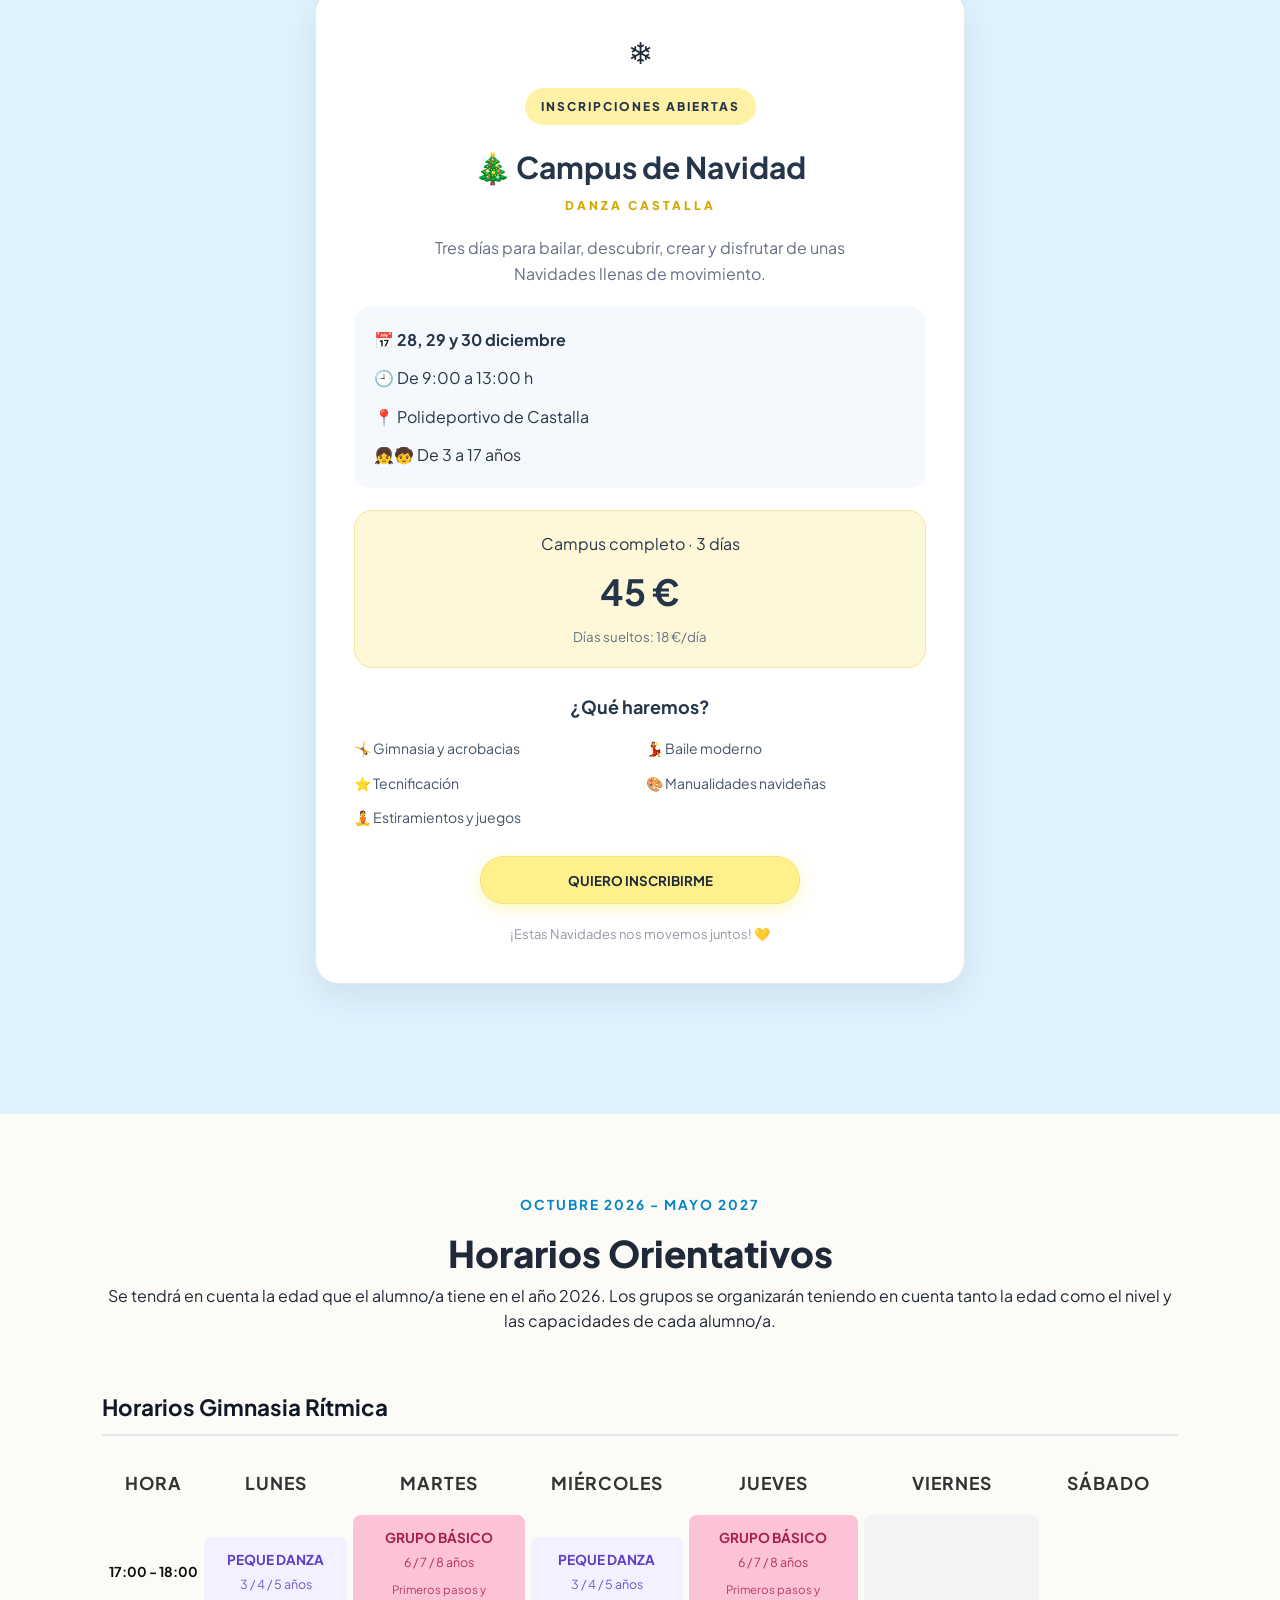
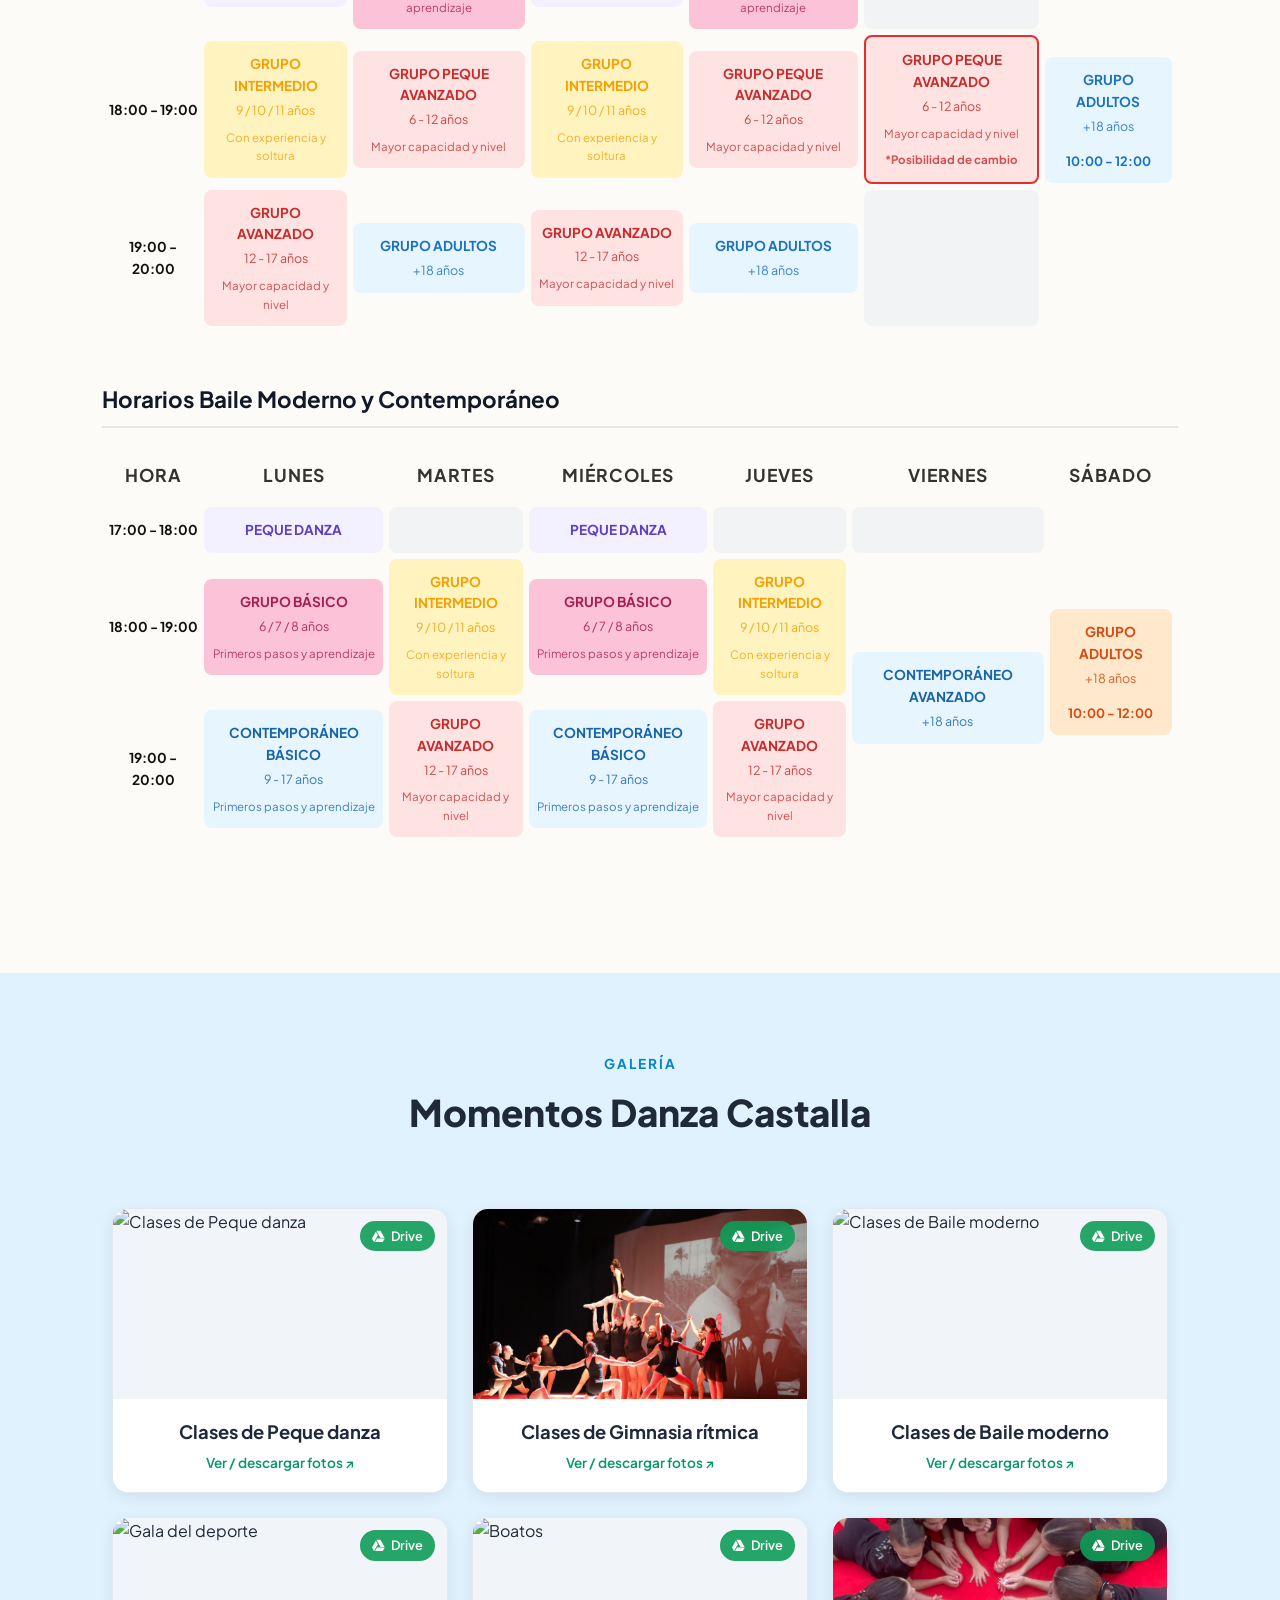
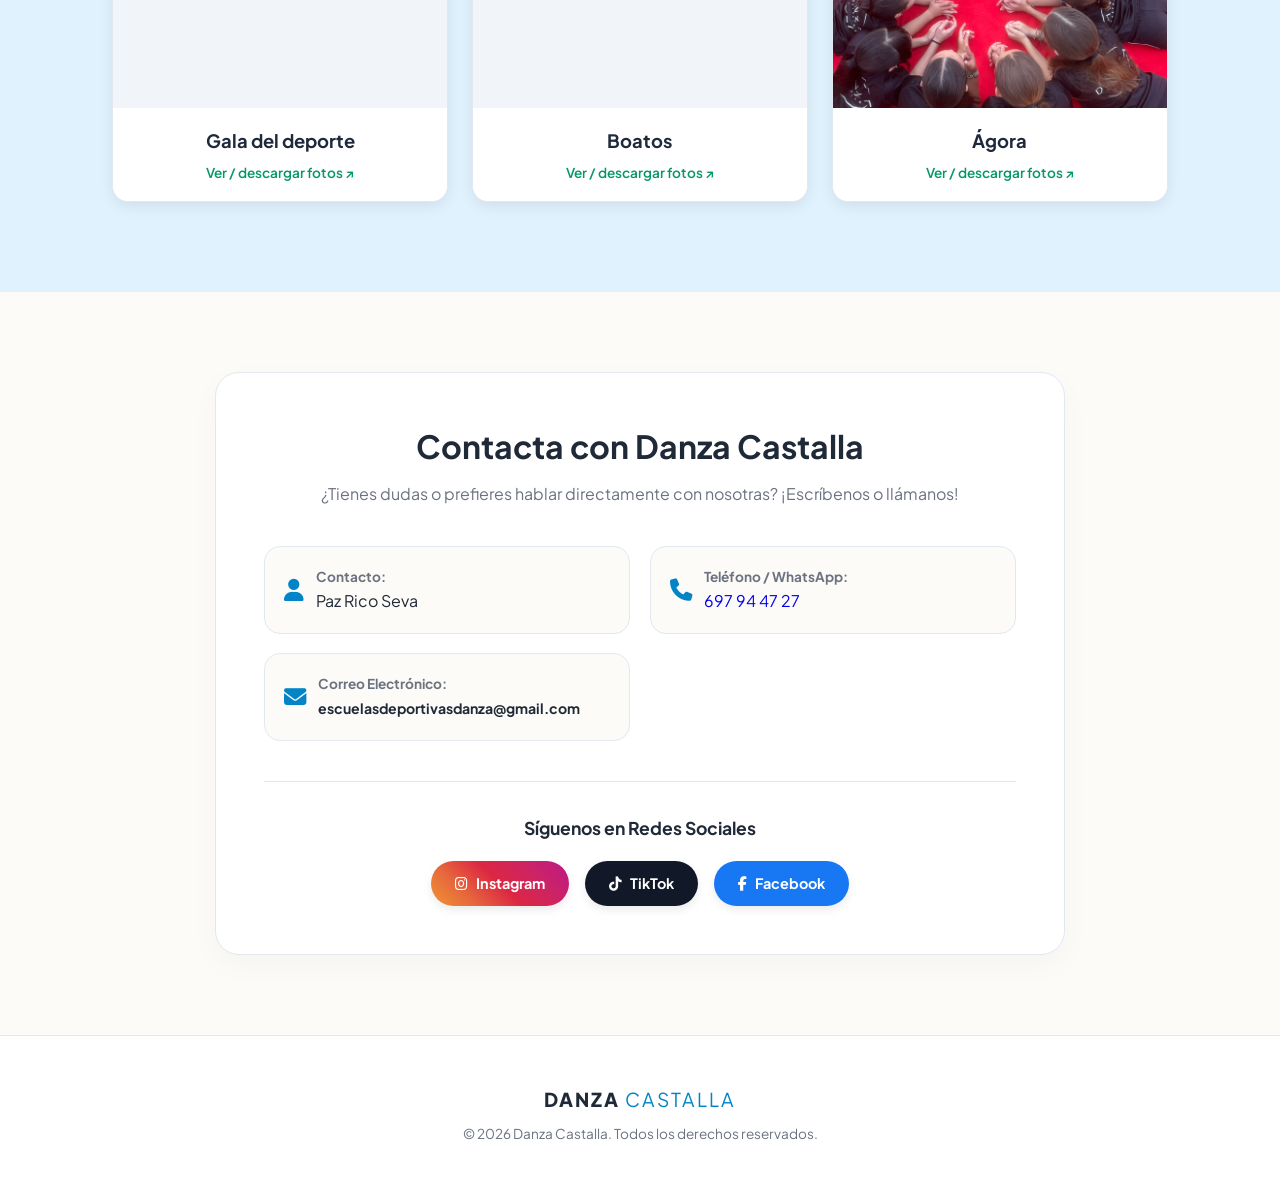
==== commit 71cb6dd2: "Add hidden iframe for campus content" ====
--- a/index.html
+++ b/index.html
@@ -1014,10 +1014,10 @@
       <p>Completa los datos para reservar tu plaza en el Campus de Navidad de Danza Castalla.</p>
     </div>
 
-    <form id="formCampus"
+   <form id="formCampus"
       action="https://script.google.com/macros/s/AKfycbyjT0ssA6pkwalnEr9npAEXg0hPdKUCvhWNE3D6q9Io3dv3TAEAycocJ0IwbgxYOEfp/exec"
       method="POST"
-      class="form-grid">
+      target="campus_iframe">
 
       <div class="form-section-title">1. Datos del Alumno/a</div>
 
@@ -1179,6 +1179,11 @@
       </div>
 
     </form>
+    <iframe
+  name="campus_iframe"
+  id="campus_iframe"
+  style="display:none;">
+</iframe>
   </div>
 </div>
 
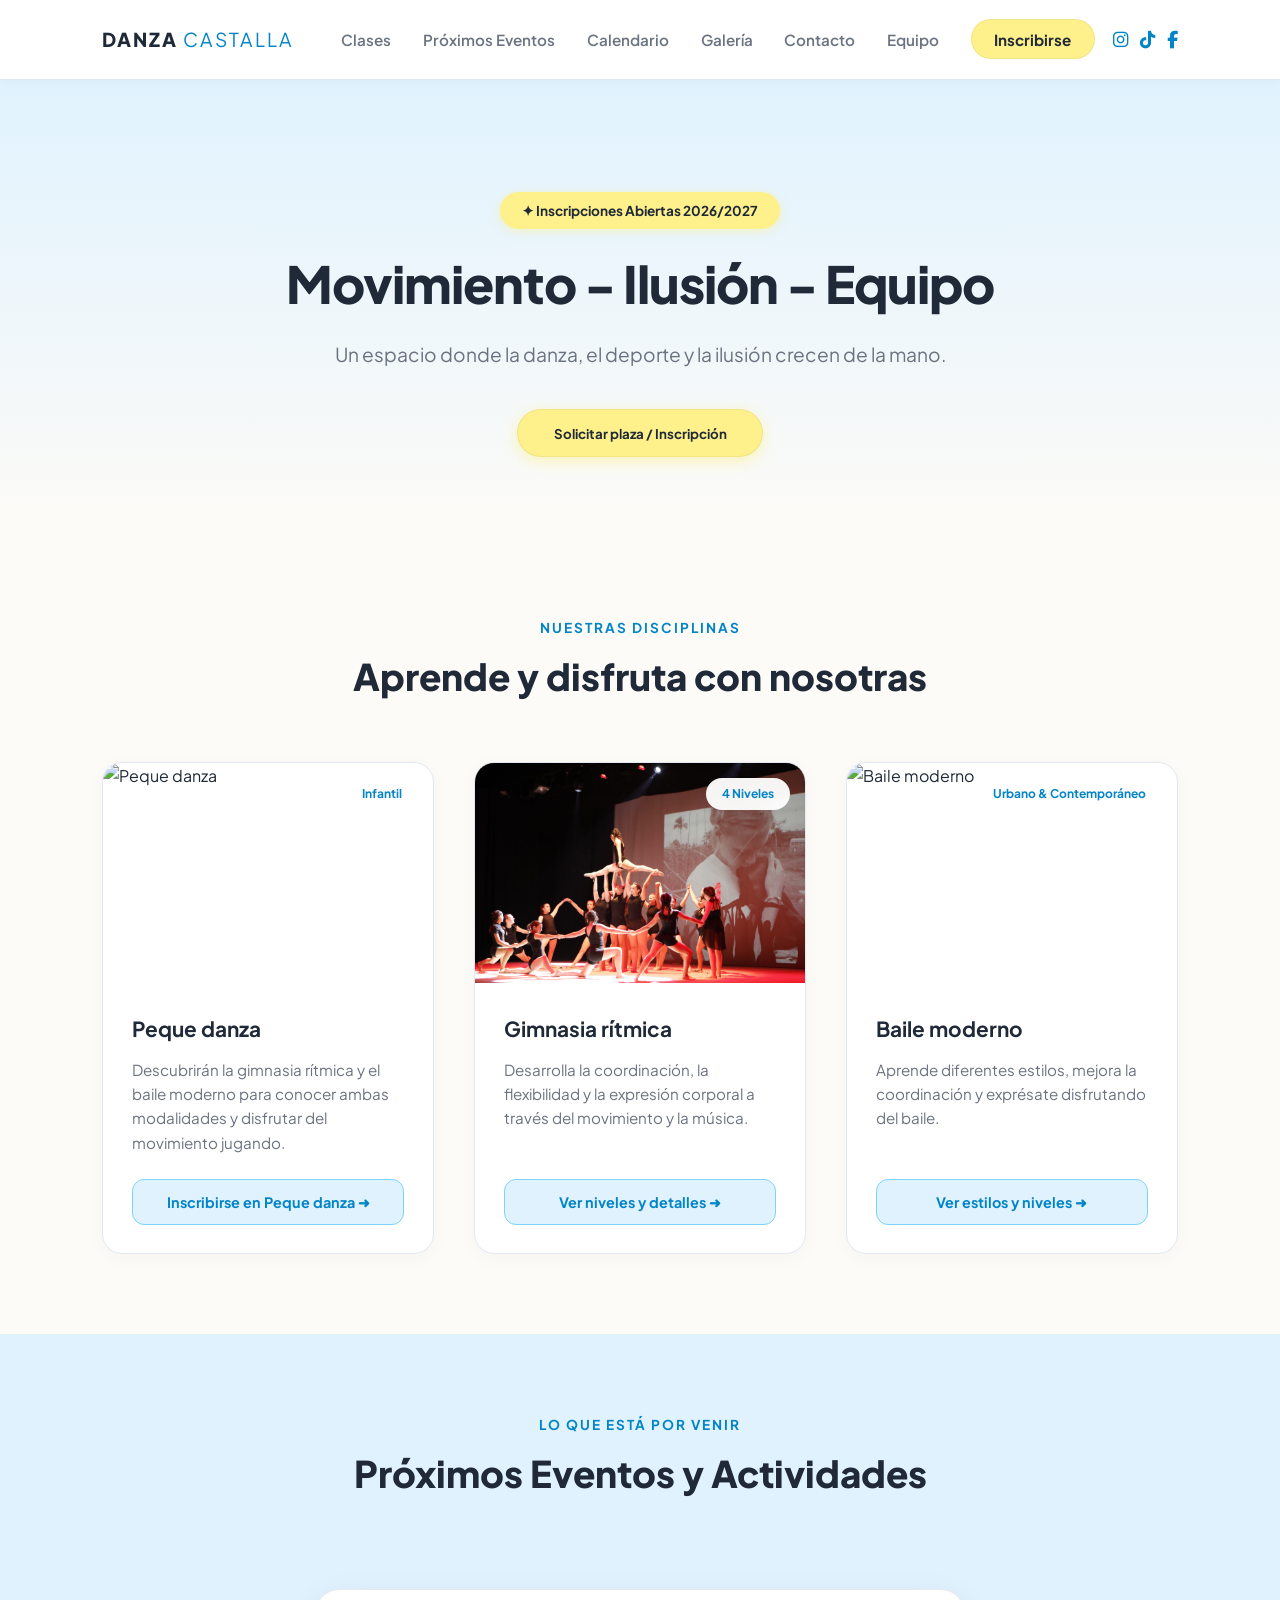
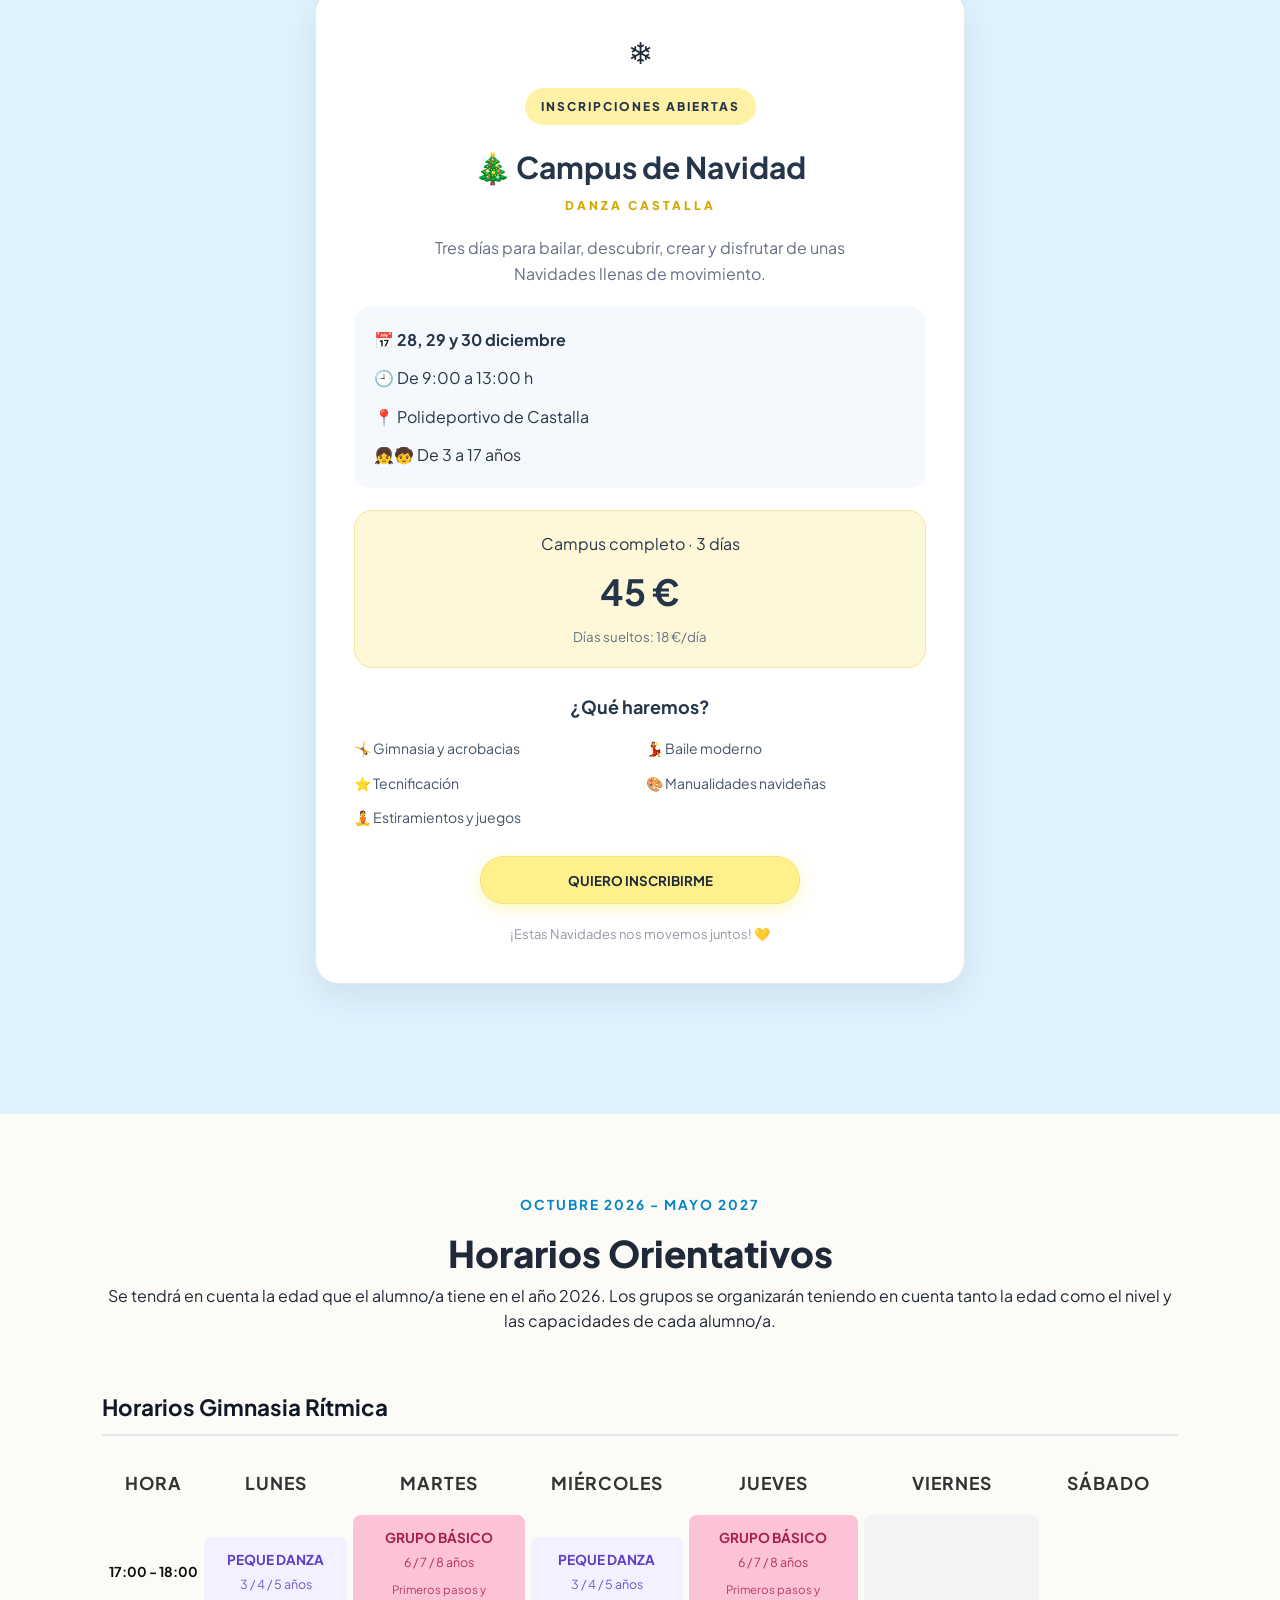
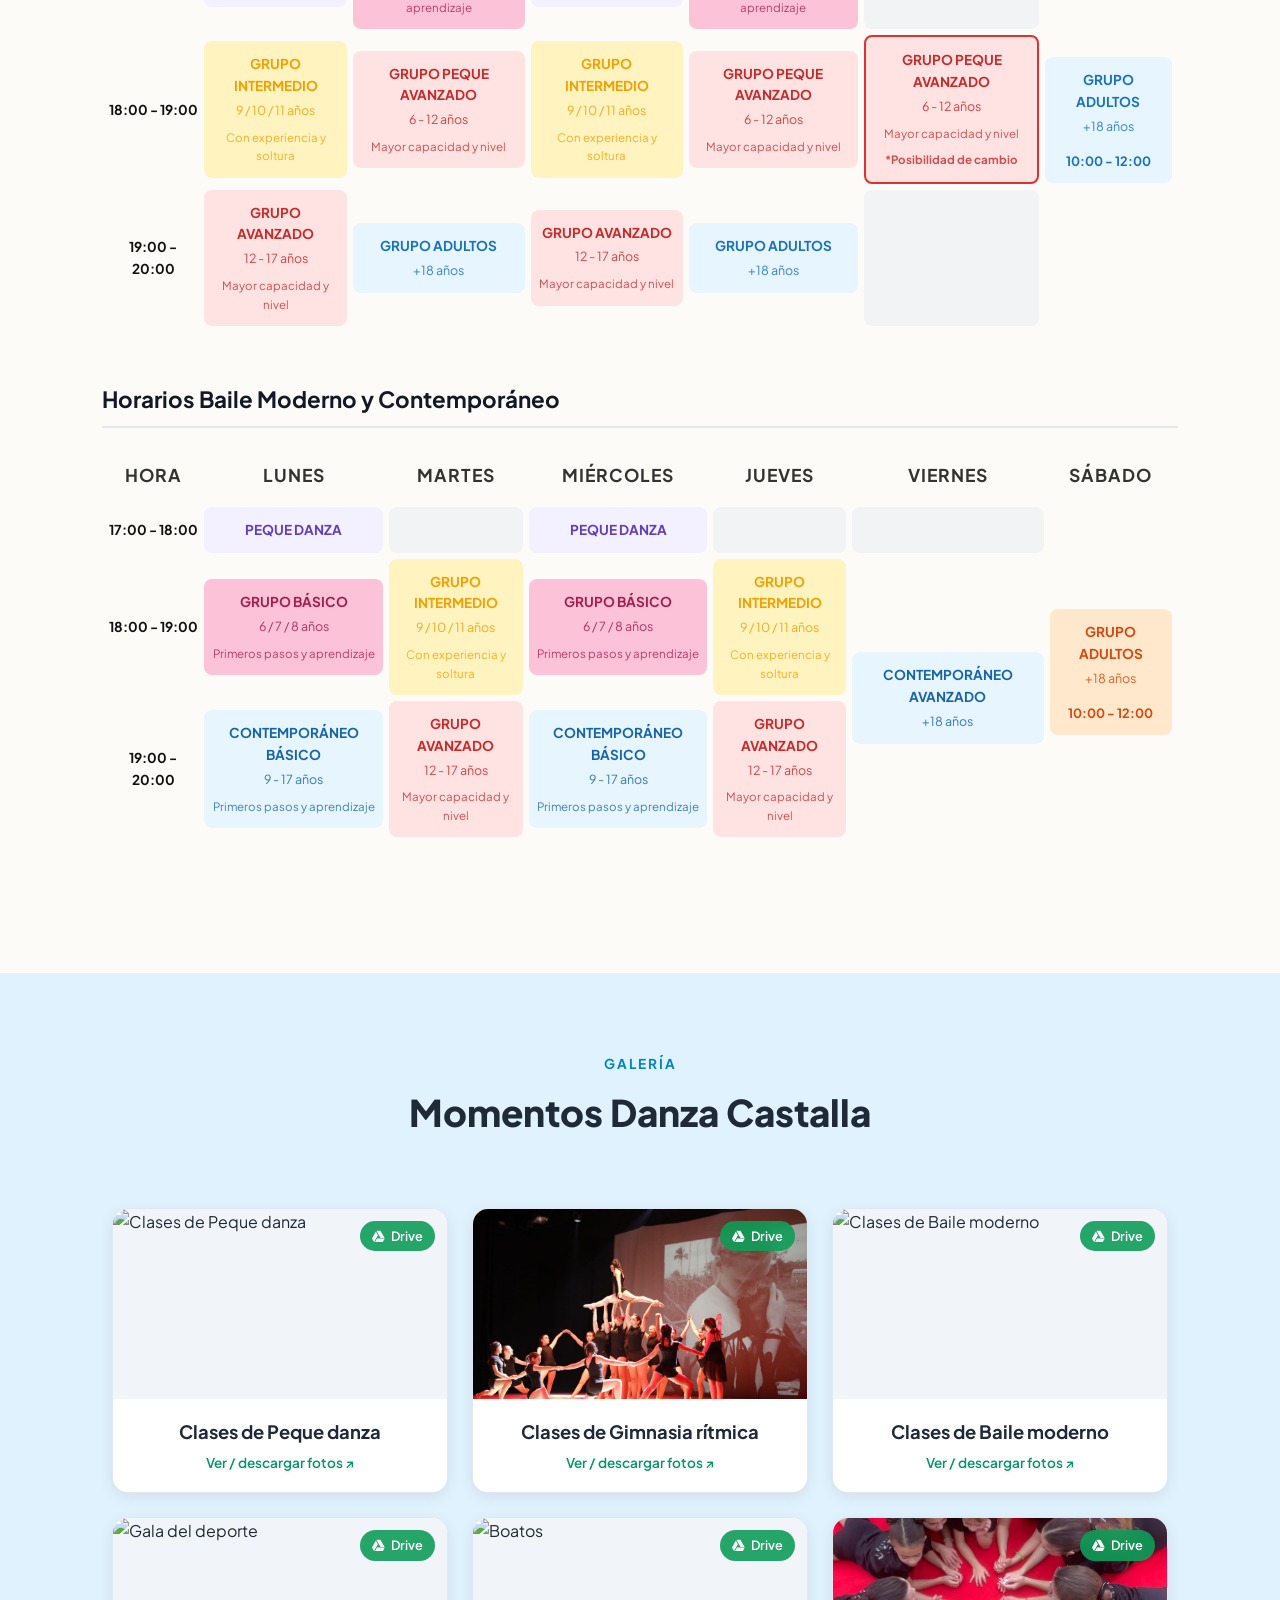
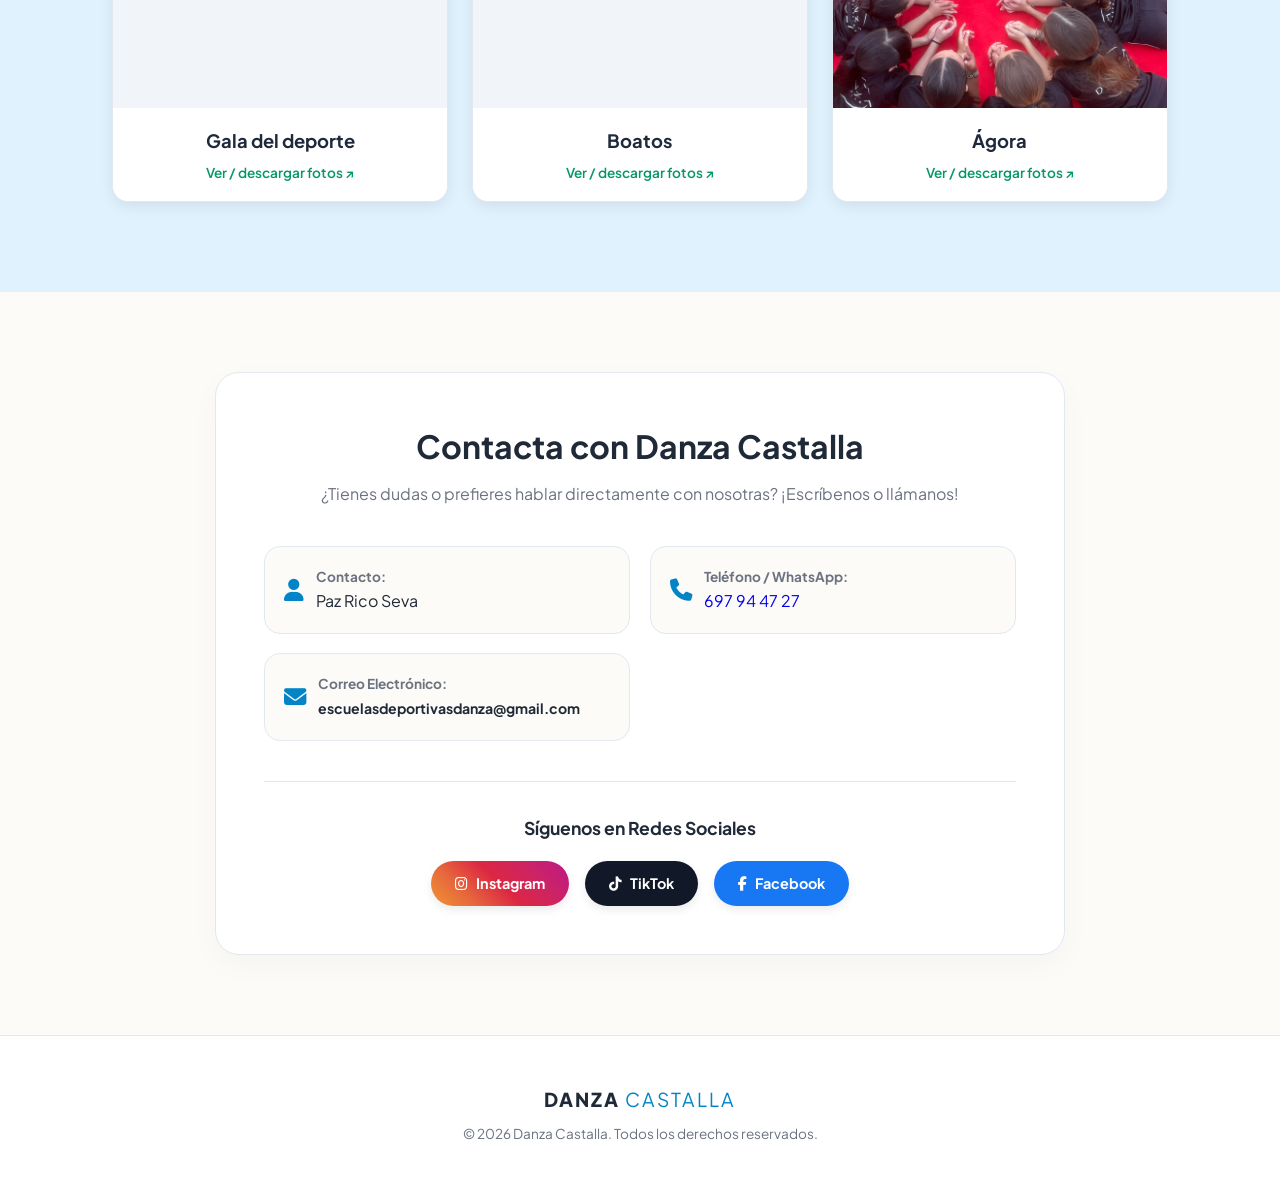
==== commit 89c34f18: "Update index.html" ====
--- a/index.html
+++ b/index.html
@@ -375,6 +375,58 @@
       color: #9333ea !important;
       font-weight: 600 !important;
       margin: 0 !important;
+    }
+
+
+    /* AVISO NAVIDEÑO DE INSCRIPCIÓN DEL CAMPUS */
+    #campus_exito {
+      display: none;
+      position: fixed;
+      inset: 0;
+      z-index: 99999;
+      background: rgba(0, 0, 0, 0.65);
+      align-items: center;
+      justify-content: center;
+      padding: 20px;
+    }
+
+    #campus_exito.visible { display: flex; }
+
+    .campus-exito-caja {
+      background: #fffdf5;
+      border-radius: 22px;
+      padding: 35px 25px;
+      max-width: 400px;
+      width: 100%;
+      text-align: center;
+      box-shadow: 0 15px 45px rgba(0,0,0,.25);
+      border: 2px solid #e8c96b;
+    }
+
+    .campus-exito-caja .arbol {
+      font-size: 55px;
+      margin-bottom: 12px;
+    }
+
+    .campus-exito-caja h2 {
+      color: #245b3b;
+      font-size: 1.5rem;
+      margin-bottom: 12px;
+    }
+
+    .campus-exito-caja p {
+      color: #555;
+      margin-bottom: 22px;
+    }
+
+    .campus-exito-caja button {
+      background: #245b3b;
+      color: white;
+      border: none;
+      border-radius: 25px;
+      padding: 13px 22px;
+      font-weight: 700;
+      cursor: pointer;
     }
   </style>
 </head>
@@ -1184,6 +1236,17 @@
   id="campus_iframe"
   style="display:none;">
 </iframe>
+
+    <!-- VENTANA DE CONFIRMACIÓN DEL CAMPUS -->
+    <div id="campus_exito" role="dialog" aria-modal="true" aria-labelledby="campus_exito_titulo">
+      <div class="campus-exito-caja">
+        <div class="arbol">🎄</div>
+        <h2 id="campus_exito_titulo">¡Inscripción hecha correctamente!</h2>
+        <p>Hemos recibido la solicitud del Campus de Navidad de Danza Castalla.</p>
+        <div class="arbol">🎄</div>
+        <button type="button" onclick="cerrarExitoCampus()">Hacer otra inscripción</button>
+      </div>
+    </div>
   </div>
 </div>
 
@@ -1549,34 +1612,39 @@
         }
       });
     }
+    // CONFIRMACIÓN VISUAL DEL FORMULARIO DEL CAMPUS
     let campusEnviando = false;
 
-const campusForm = document.getElementById("formCampus");
-const campusIframe = document.getElementById("campus_iframe");
-
-if (campusForm && campusIframe) {
-
-  campusForm.addEventListener("submit", function () {
-    campusEnviando = true;
-  });
-
-  campusIframe.addEventListener("load", function () {
-
-    if (!campusEnviando) return;
-
-    campusEnviando = false;
-
-    alert("🎄 ¡Inscripción hecha correctamente! 🎄");
-
-    campusForm.reset();
-
-    if (typeof actualizarDiasCampus === "function") {
-      actualizarDiasCampus();
-    }
-
-  });
-
-}
+    const campusForm = document.getElementById("formCampus");
+    const campusIframe = document.getElementById("campus_iframe");
+    const campusExito = document.getElementById("campus_exito");
+
+    if (campusForm && campusIframe && campusExito) {
+      campusForm.addEventListener("submit", function () {
+        campusEnviando = true;
+      });
+
+      campusIframe.addEventListener("load", function () {
+        if (!campusEnviando) return;
+
+        campusEnviando = false;
+        campusForm.reset();
+
+        if (typeof actualizarDiasCampus === "function") {
+          actualizarDiasCampus();
+        }
+        if (typeof actualizarPrecioCampus === "function") {
+          actualizarPrecioCampus();
+        }
+
+        campusExito.classList.add("visible");
+      });
+    }
+
+    function cerrarExitoCampus() {
+      const aviso = document.getElementById("campus_exito");
+      if (aviso) aviso.classList.remove("visible");
+    }
 
     // Gestión del formulario sin recarga
     const form = document.getElementById('formInscripcion');
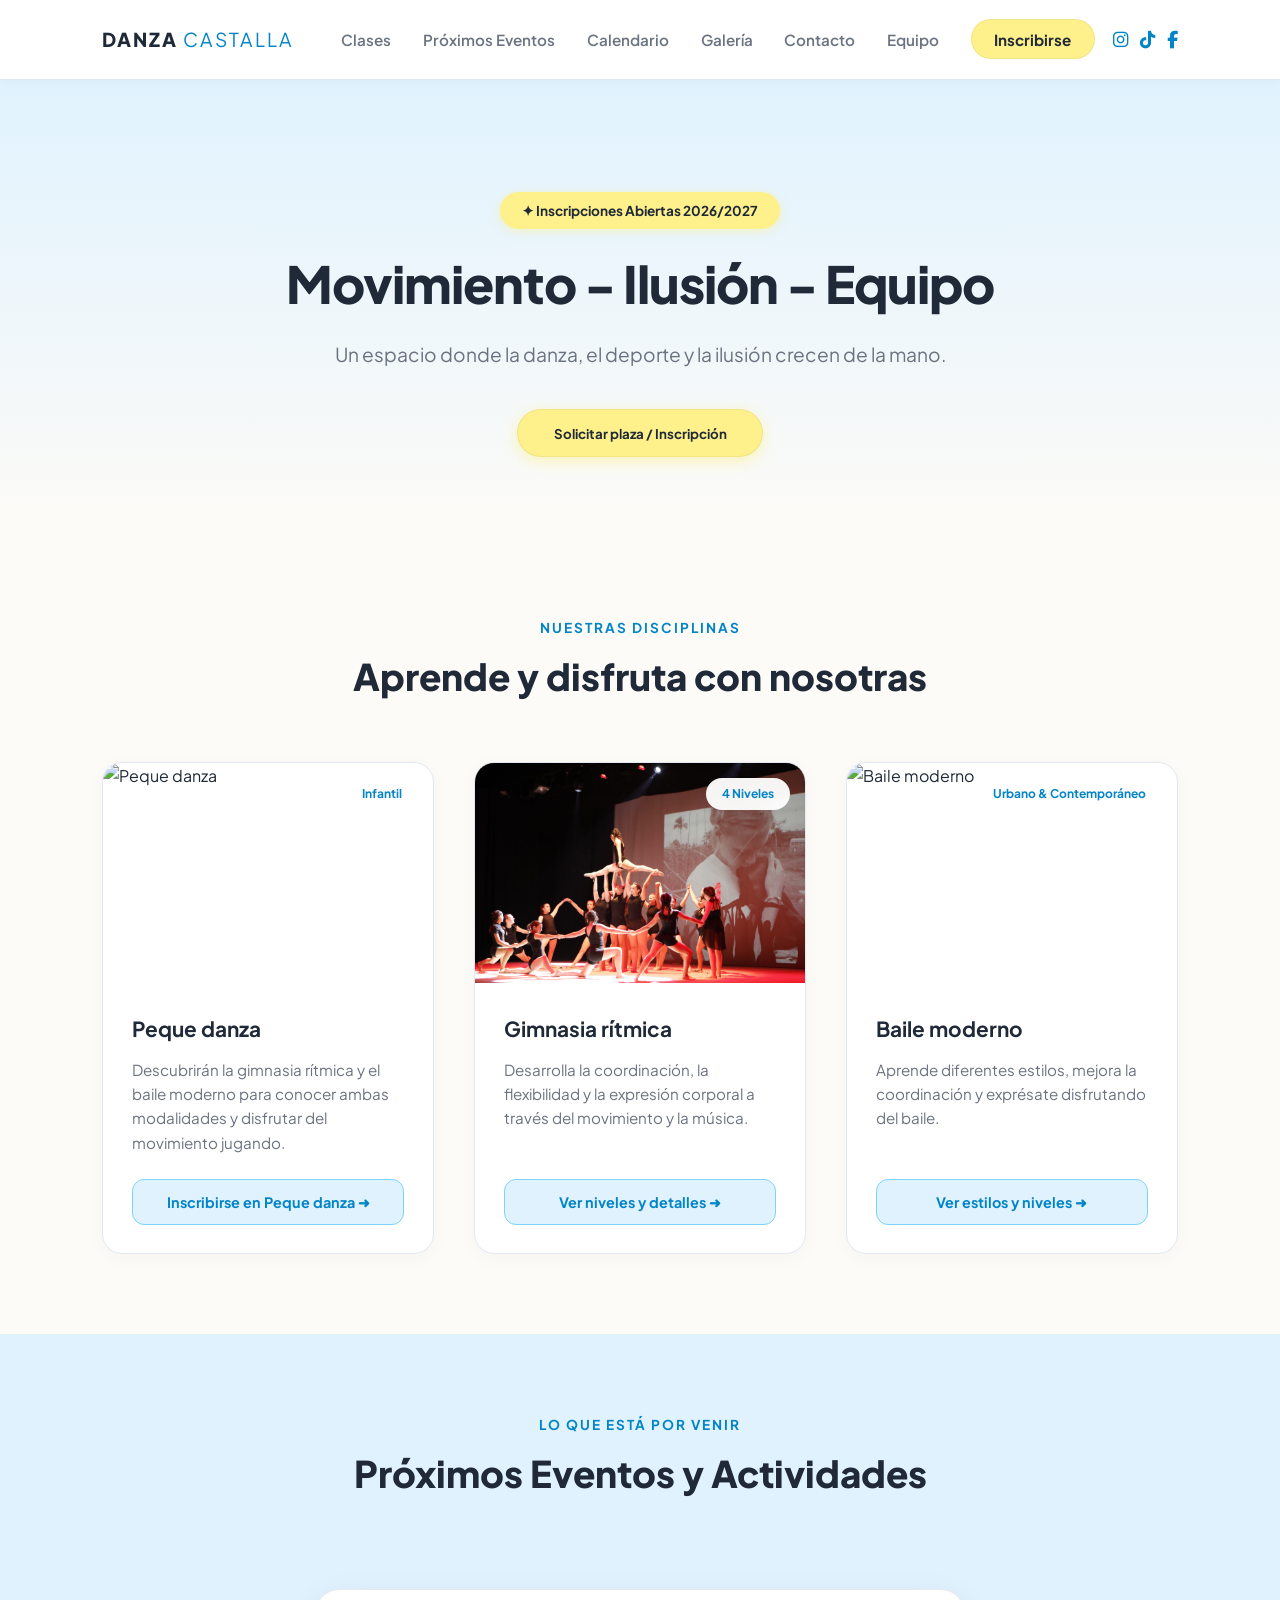
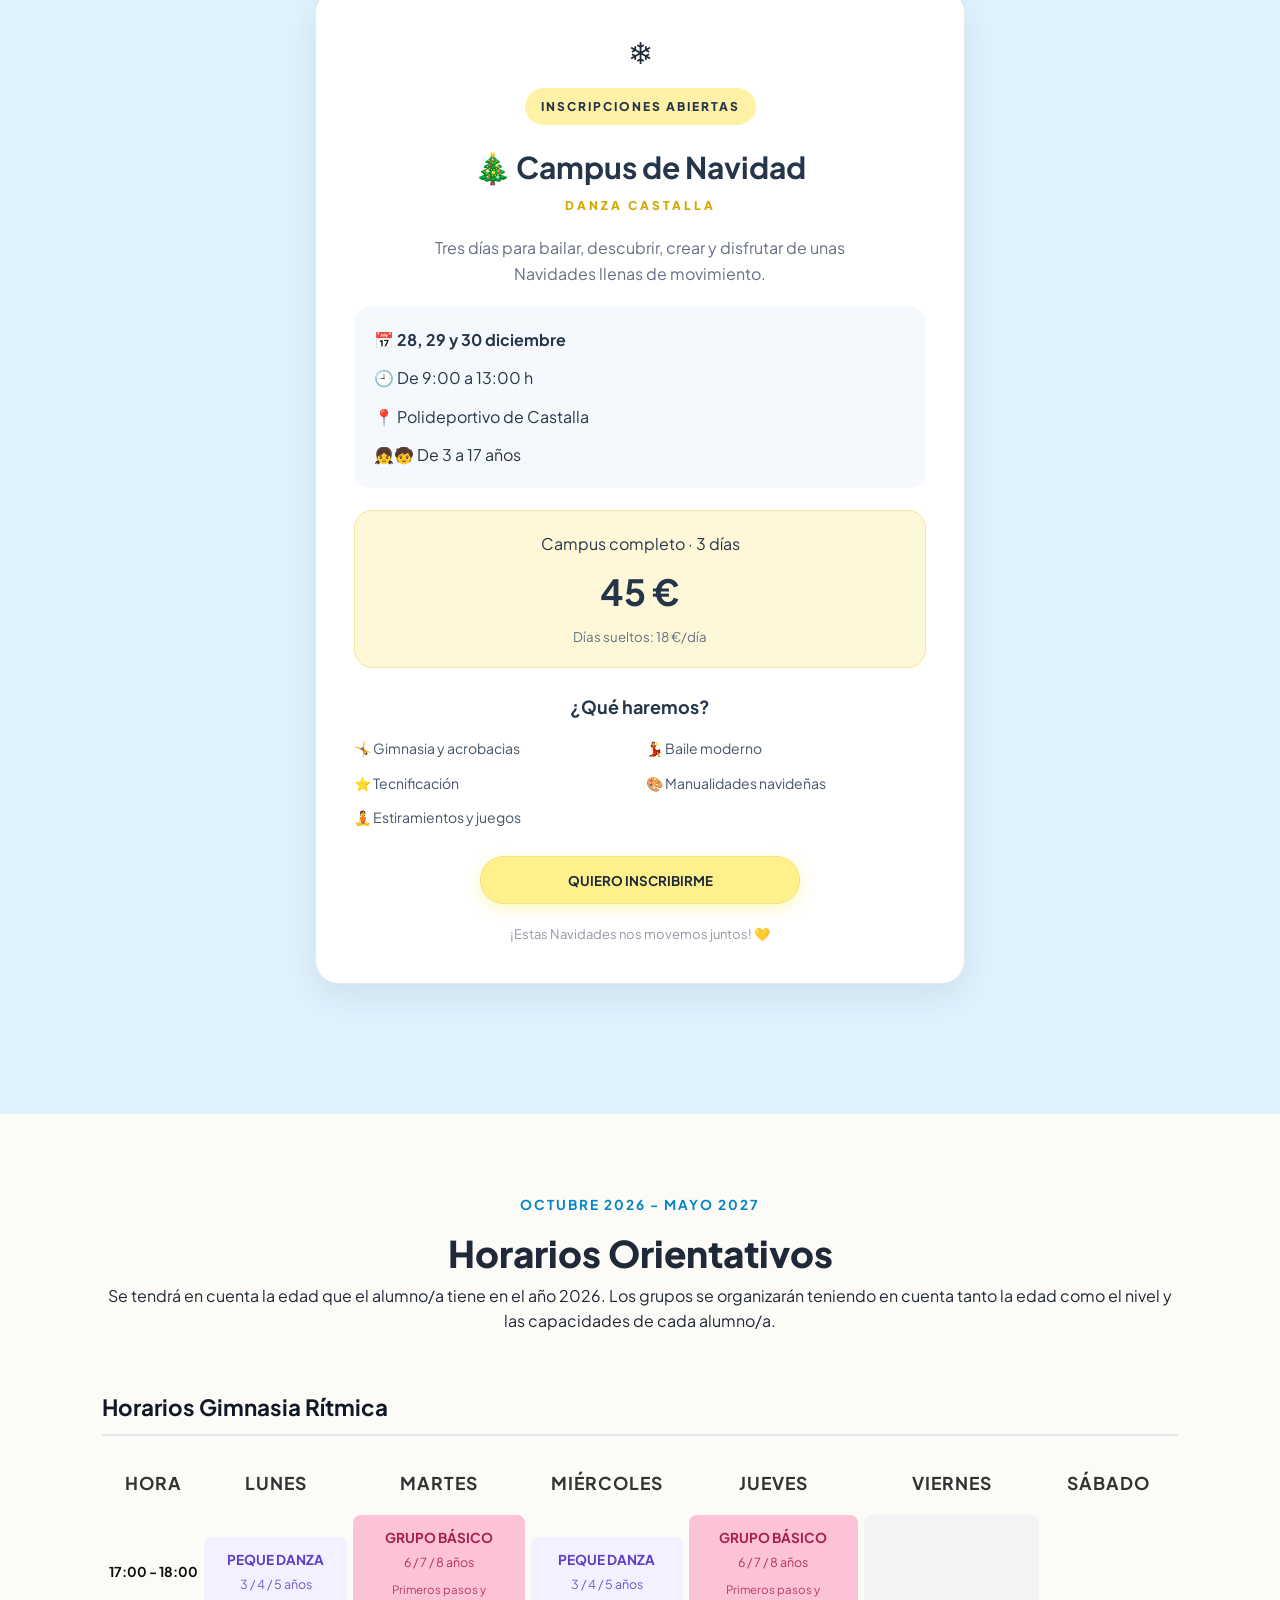
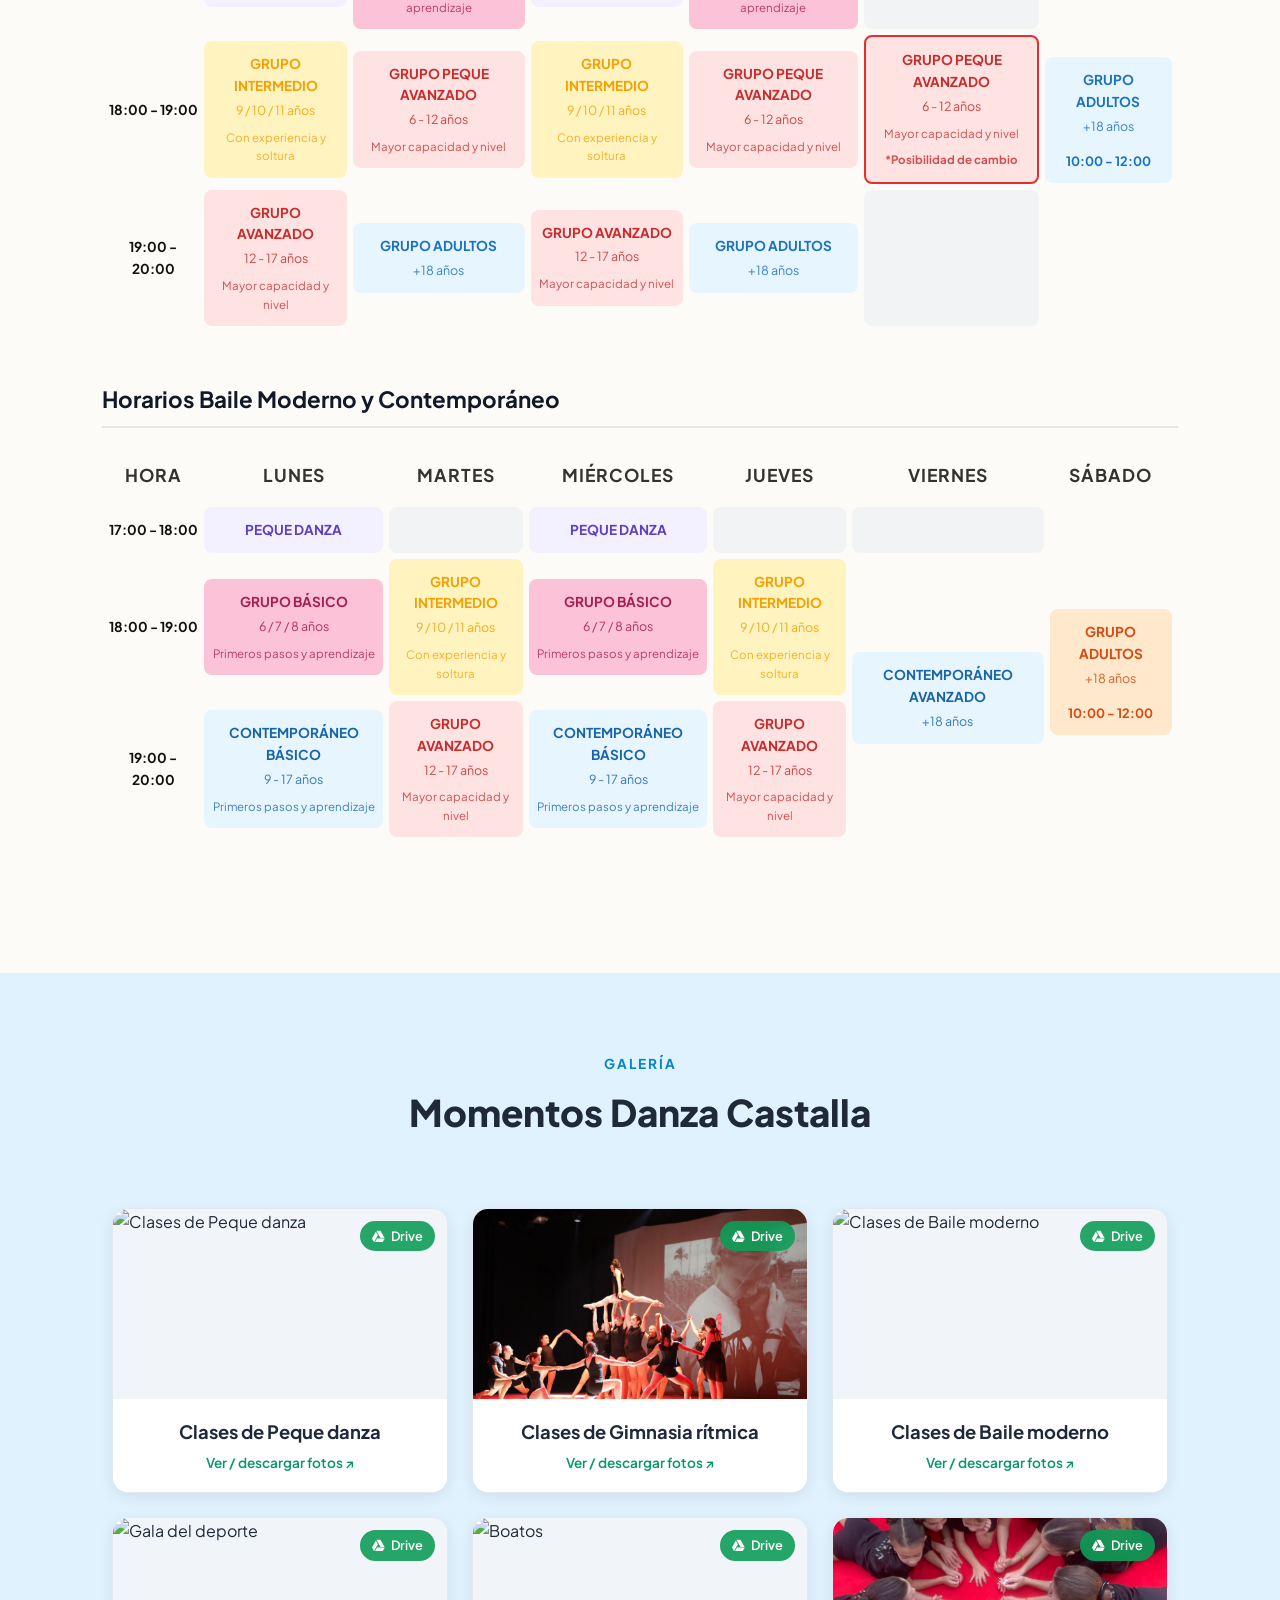
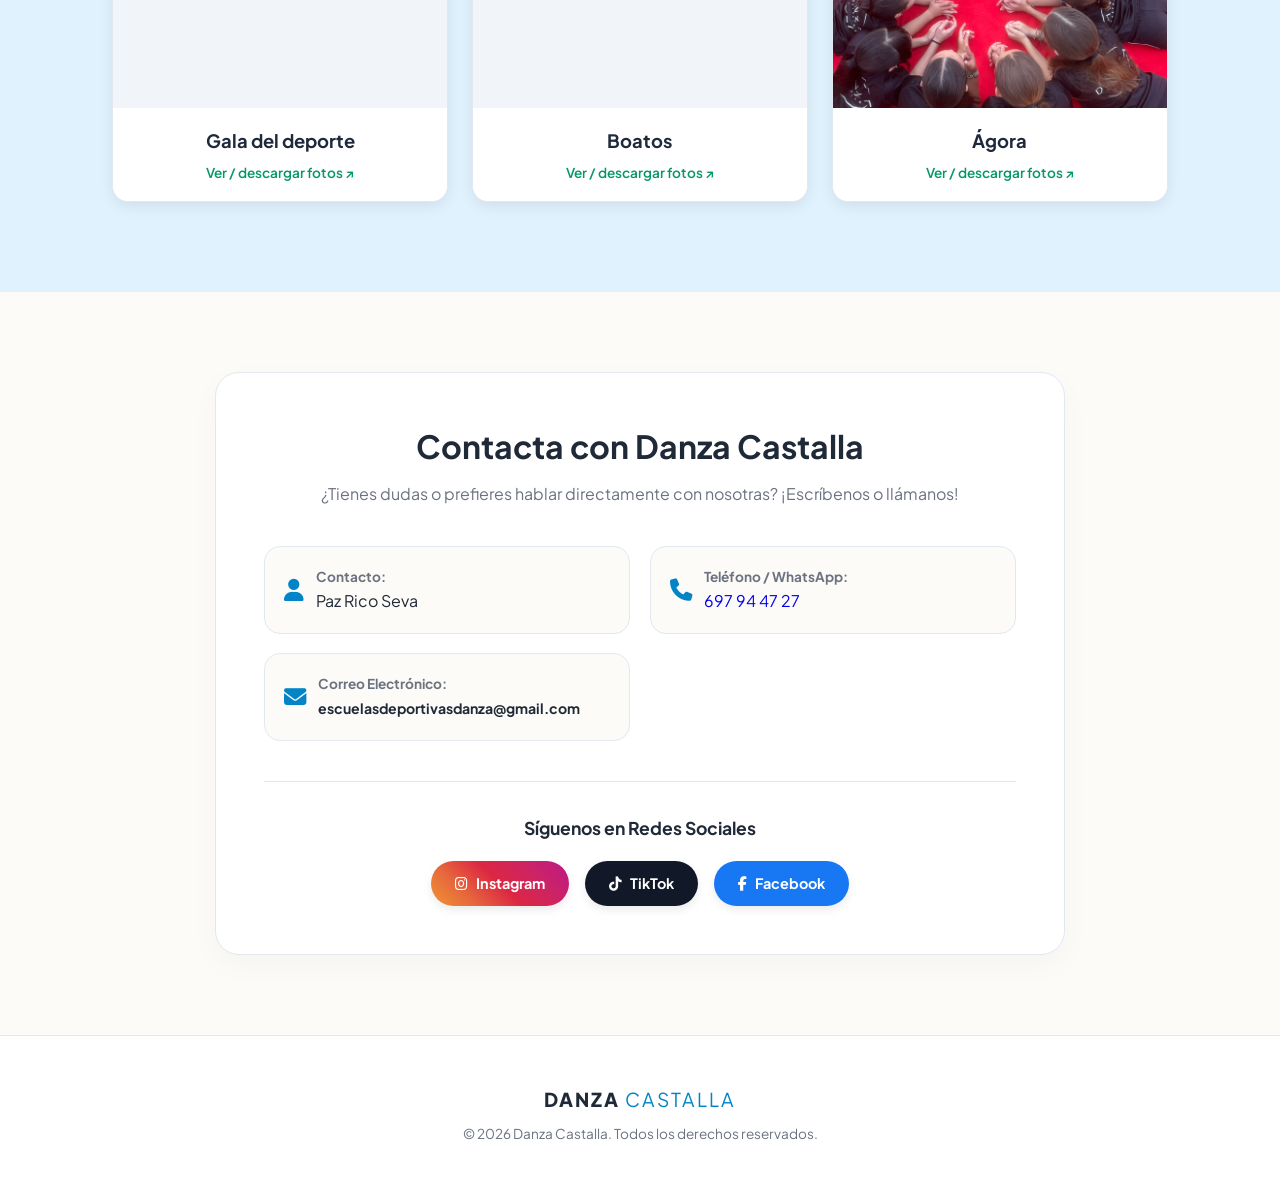
==== commit cbbf44d3: "Update index.html" ====
--- a/index.html
+++ b/index.html
@@ -427,6 +427,12 @@
       padding: 13px 22px;
       font-weight: 700;
       cursor: pointer;
+    }
+    /* Ocultar el menú superior en móviles para evitar que se descoloque */
+    @media (max-width: 768px) {
+      .nav {
+        display: none !important;
+      }
     }
   </style>
 </head>
